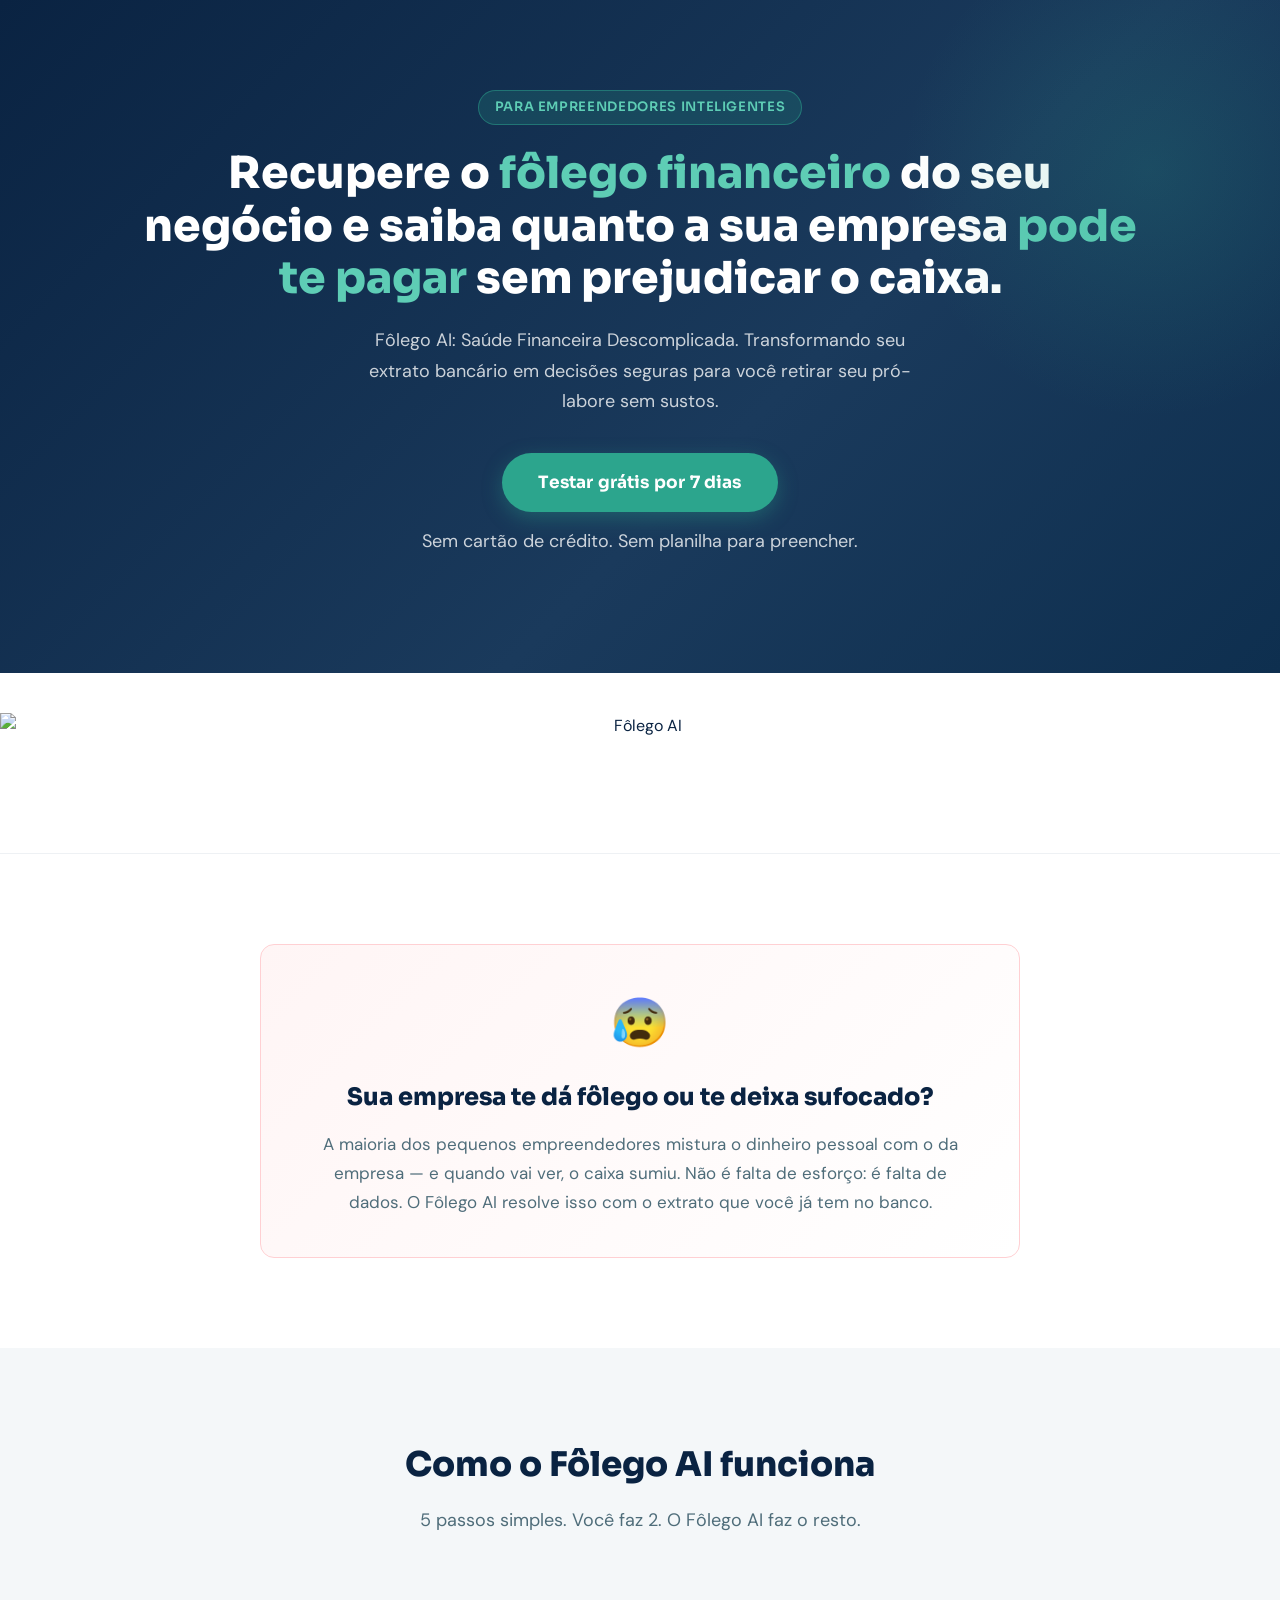
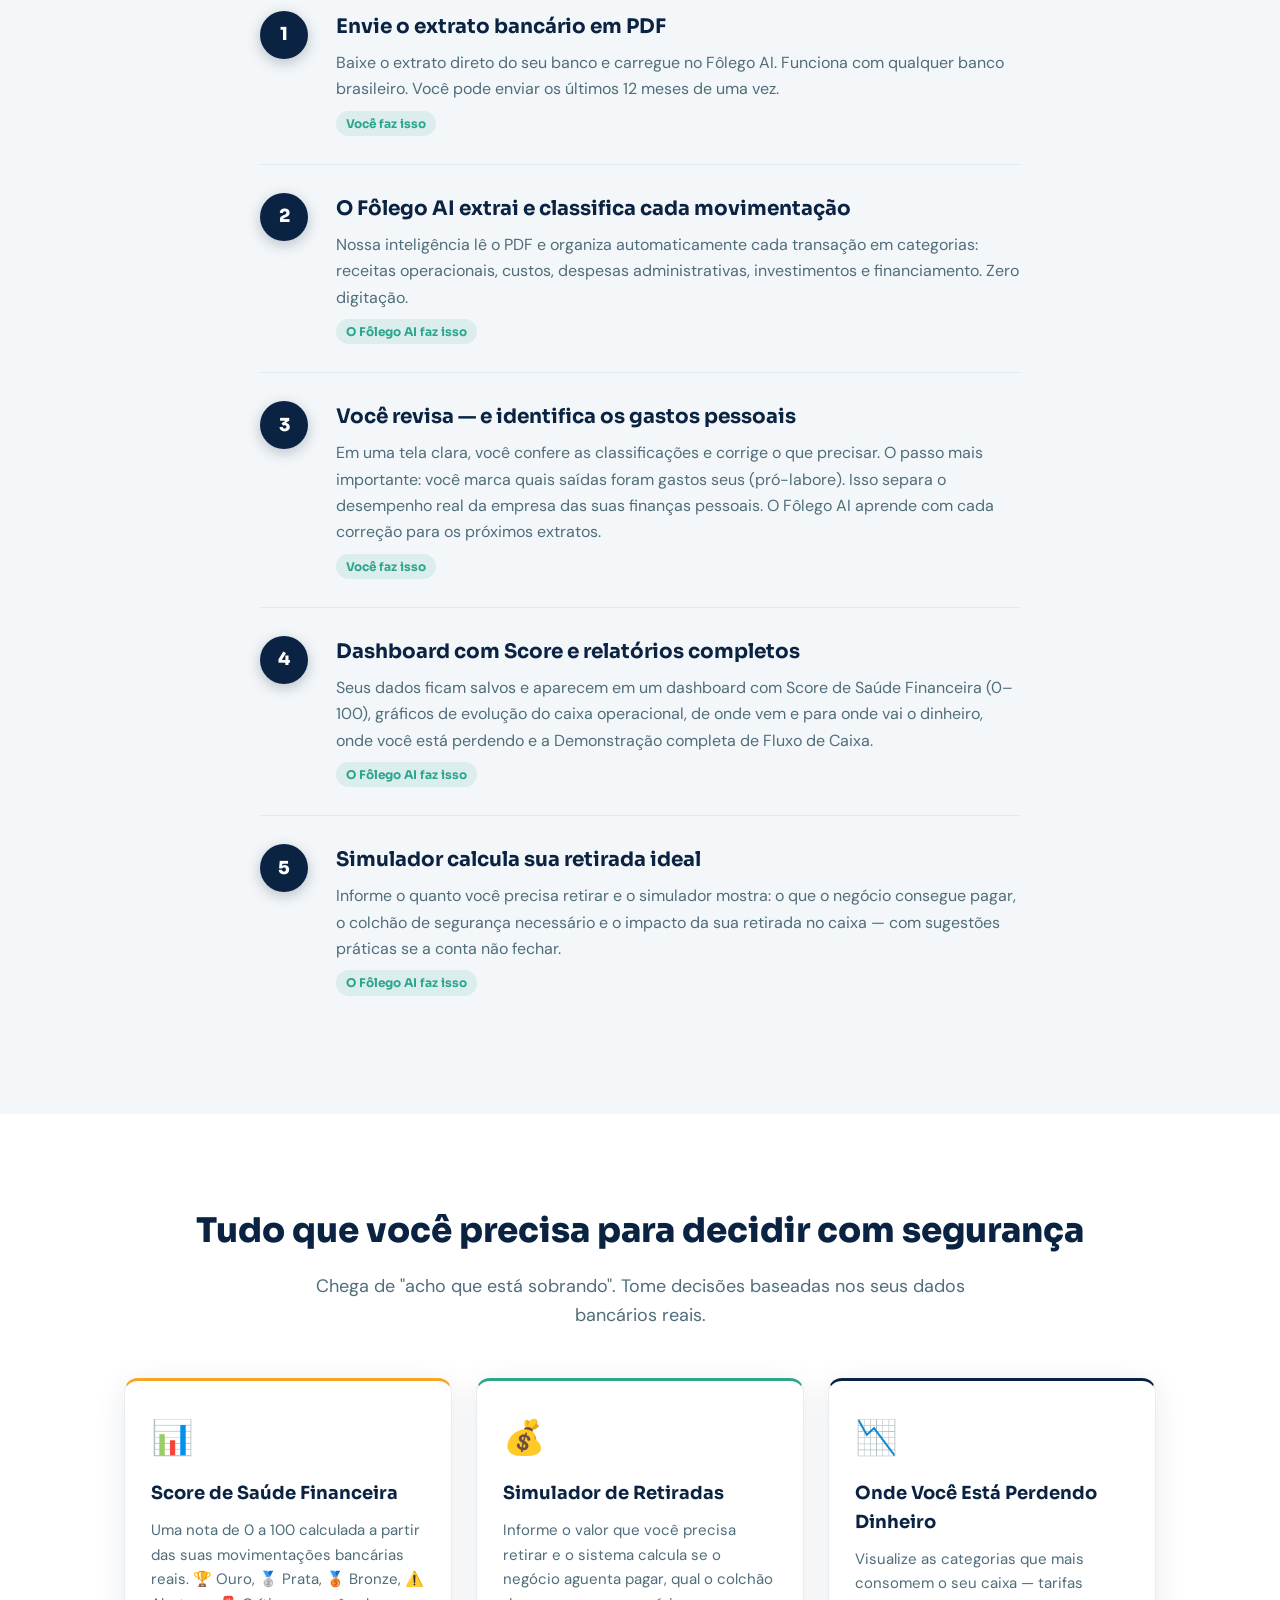
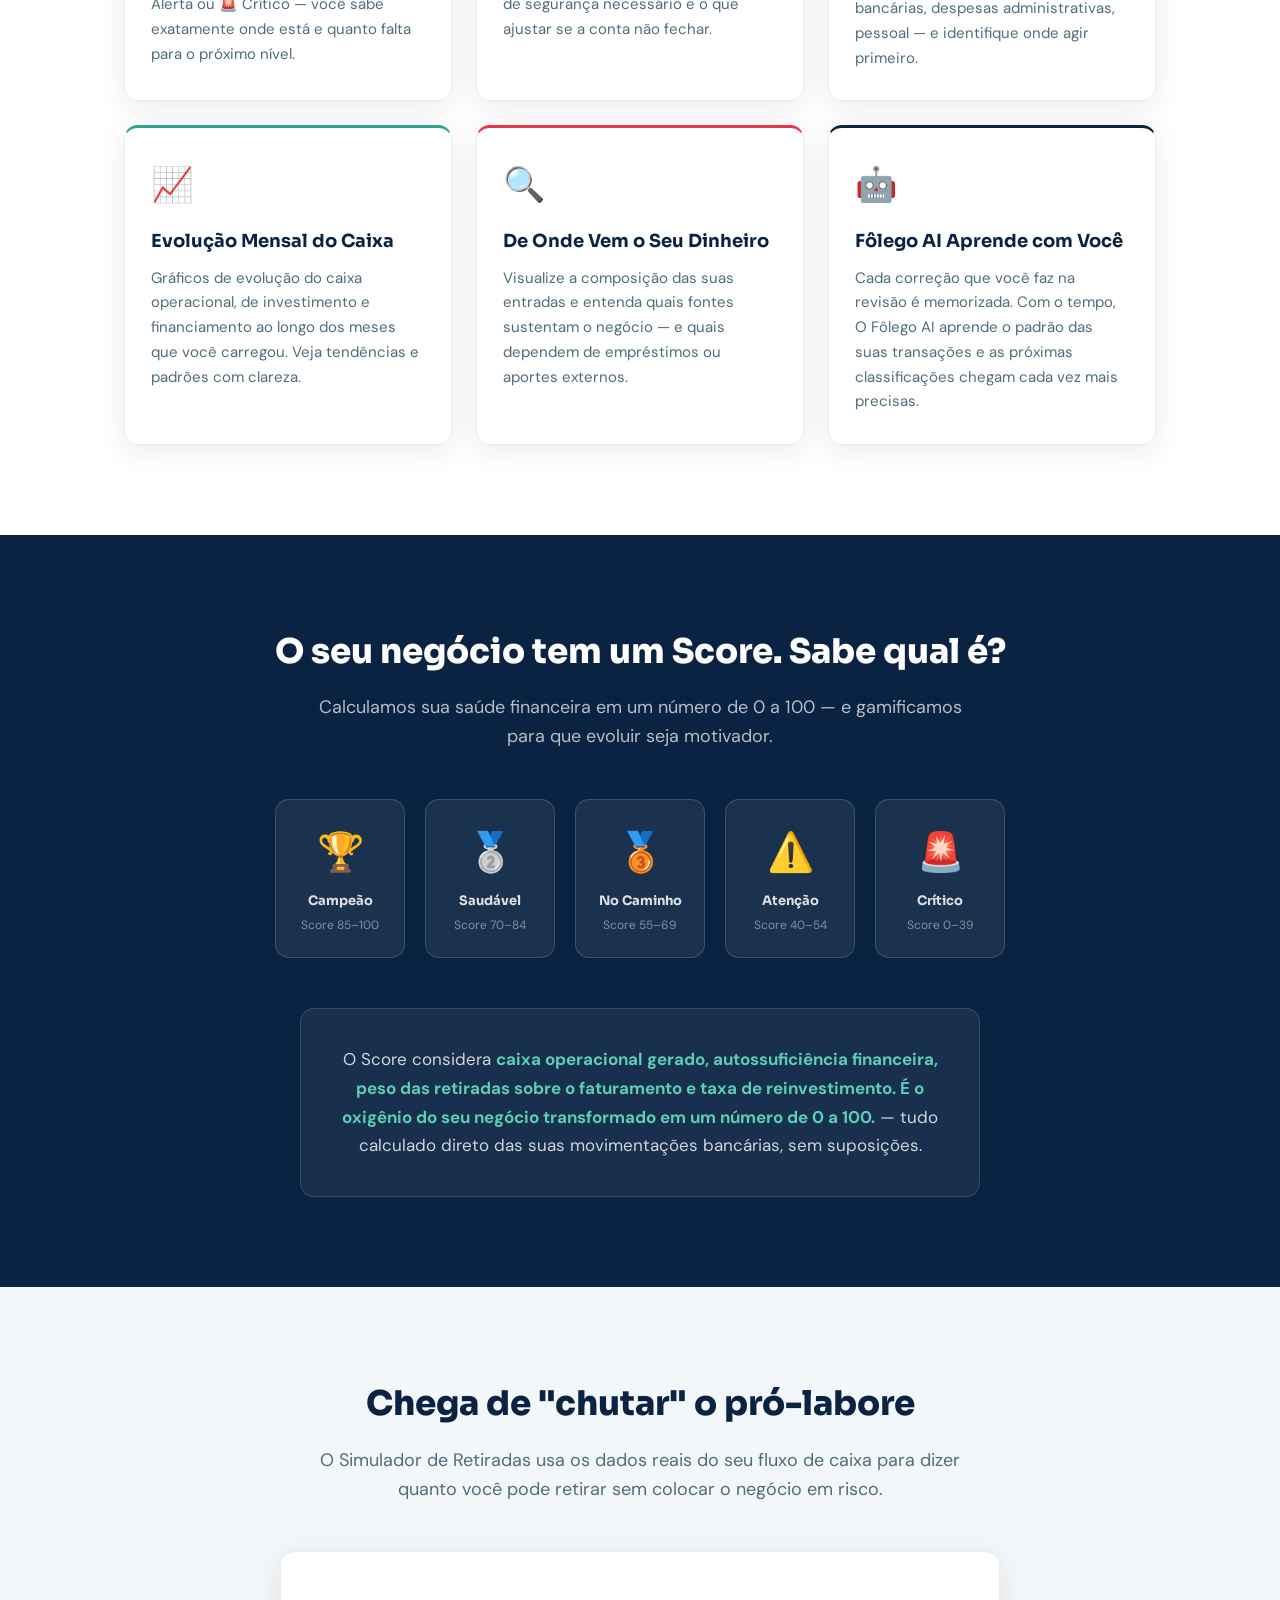
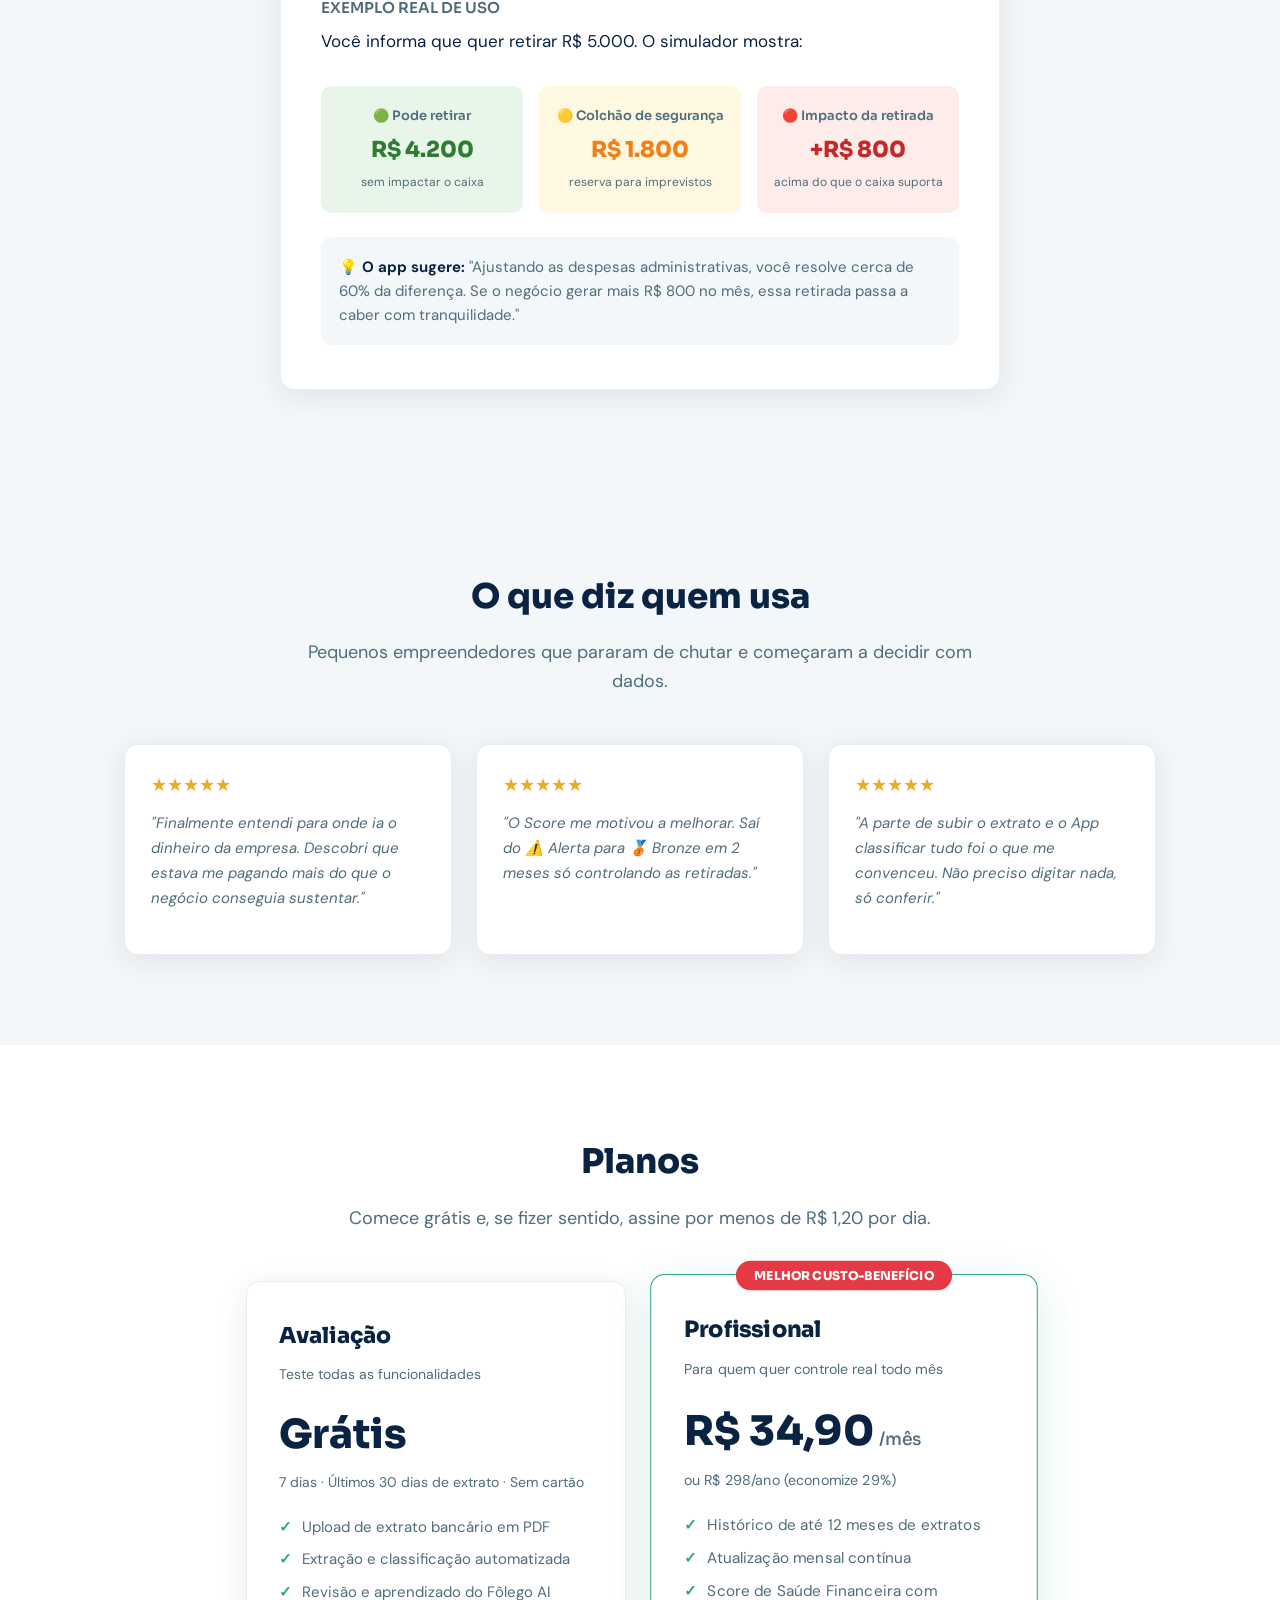
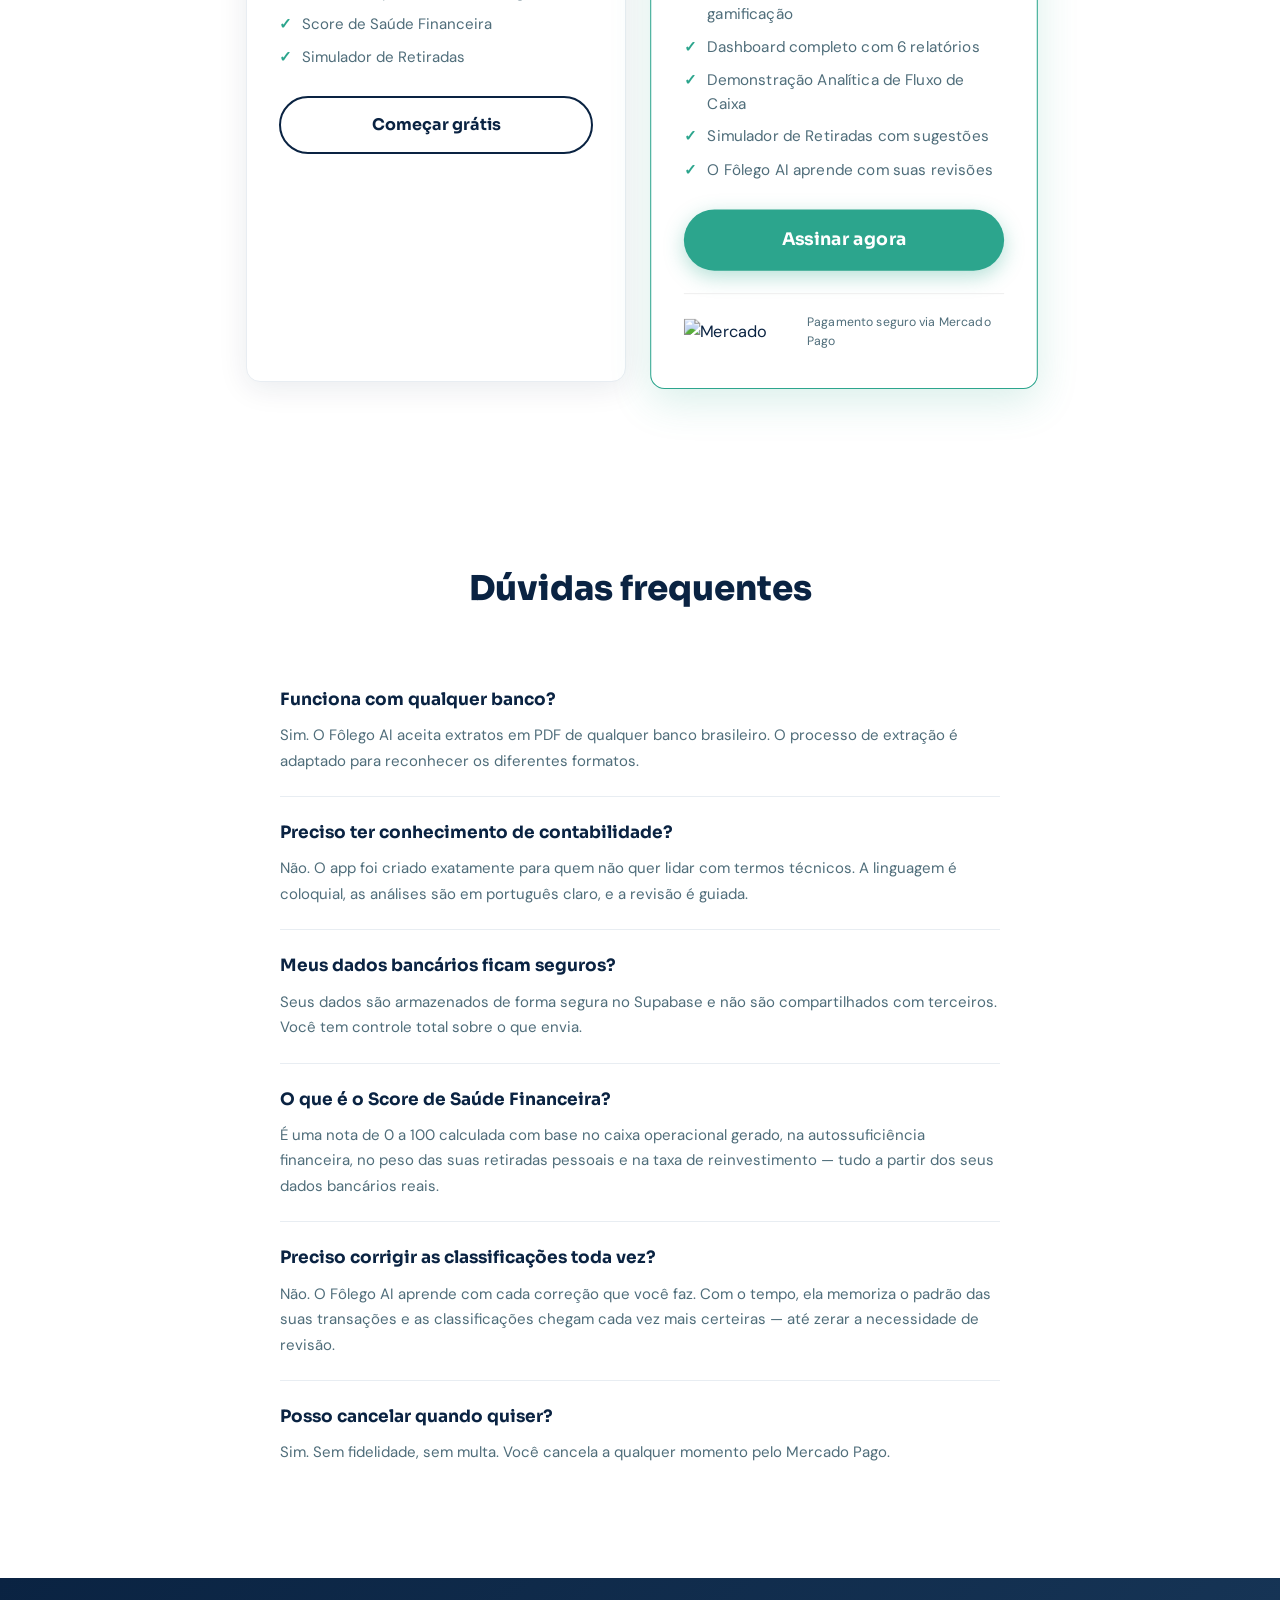
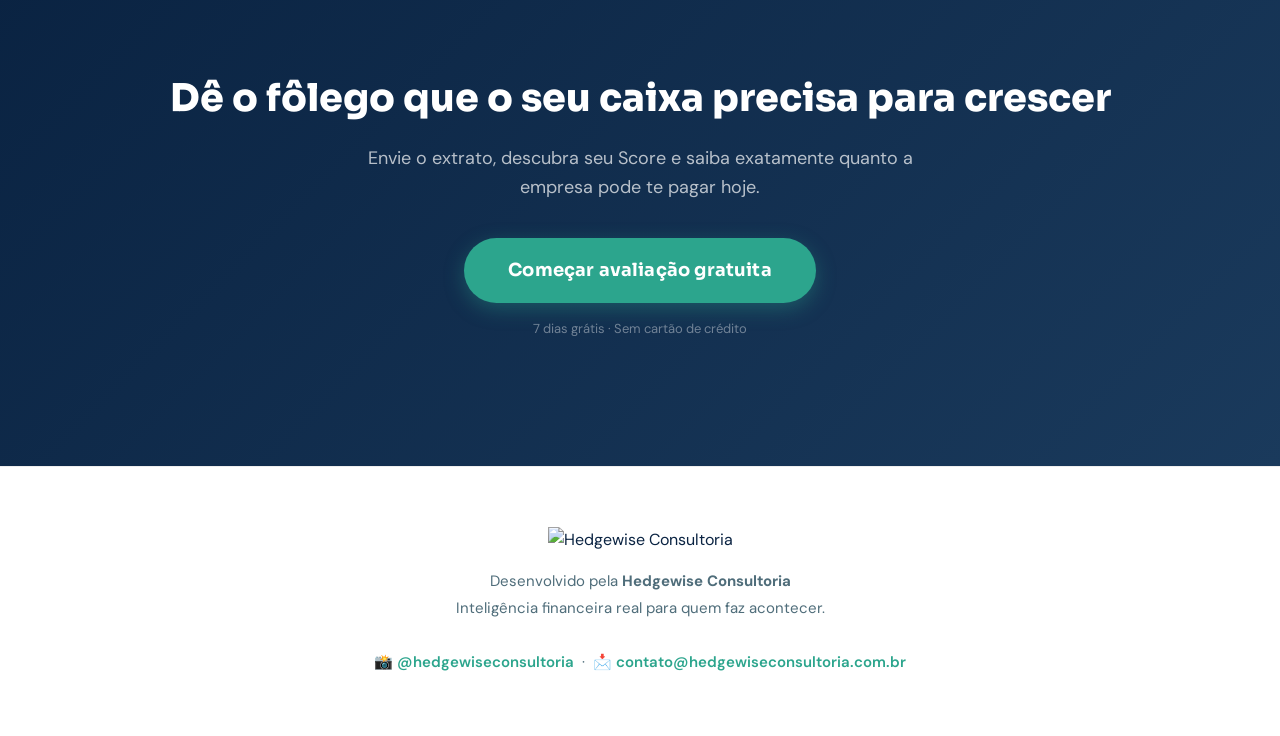
==== index.html @ f3ce1bfc "Update index.html" ====
<!doctype html>
<html lang="pt-BR">
<head>
  <link rel="apple-touch-icon" href="https://raw.githubusercontent.com/hedgewiseconsultoria/inteligenciafinanceira/main/logo.png">
  <link rel="icon" type="image/png" href="https://raw.githubusercontent.com/hedgewiseconsultoria/inteligenciafinanceira/main/logo.png">
  <meta charset="utf-8" />
  <meta name="viewport" content="width=device-width, initial-scale=1.0">

  <!-- SEO -->
  <title>Fôlego AI — Recupere a saúde financeira da sua empresa</title>
  <meta name="description" content="Saiba exatamente quanto pode retirar da sua empresa sem sufocar o caixa. O Fôlego AI analisa o seu extrato bancário e dá-lhe clareza para gerir o seu pró-labore com segurança.">
  <meta name="keywords" content="Fôlego AI, saúde financeira, gestão de caixa, retirada de sócios, pró-labore seguro, análise de extrato bancário, inteligência financeira para empresas, fluxo de caixa, gestão financeira, empreendedor, pequeno empreendedor, MEI, pró-labore, extrato bancário, saúde financeira empresa, simulador retiradas, finanças empresariais">
  <meta name="robots" content="index, follow">
  <meta property="og:title" content="Fôlego AI — O respiro que o seu caixa precisa">
  <meta property="og:description" content="Transforme o seu extrato bancário em decisões seguras. Descubra o seu Score de Saúde Financeira agora.">
  <meta property="og:image" content="https://raw.githubusercontent.com/hedgewiseconsultoria/inteligenciafinanceira/main/folego_ai.png">
  <meta property="og:type" content="website">

  <link href="https://fonts.googleapis.com/css2?family=Sora:wght@300;400;600;700;800&family=DM+Sans:wght@400;500;600&display=swap" rel="stylesheet">

  <style>
    :root {
      --primary: #0A2342;
      --secondary: #4F6D7A;
      --accent: #2CA58D;  
      --highlight: #E63946;
      --light: #F4F7F9;
      --white: #FFFFFF;
      --radius: 14px;
      --shadow: 0 6px 30px rgba(10,35,66,0.09);
    }

    * { margin: 0; padding: 0; box-sizing: border-box; }
    body { background: var(--white); color: var(--primary); line-height: 1.6; font-family: 'DM Sans', sans-serif; }
    h1,h2,h3,h4 { font-family: 'Sora', sans-serif; }
    .container { width: 100%; max-width: 1080px; margin: auto; padding: 0 24px; }
    section { padding: 90px 0; }
    section h2 { font-size: 34px; font-weight: 800; margin-bottom: 14px; text-align: center; color: var(--primary); }
    .section-sub { text-align: center; font-size: 18px; color: var(--secondary); max-width: 680px; margin: 0 auto 48px; }

    .btn {
      display: inline-block;
      background: var(--accent);
      color: var(--white);
      text-decoration: none;
      padding: 16px 36px;
      border-radius: 50px;
      font-weight: 700;
      font-size: 17px;
      font-family: 'Sora', sans-serif;
      transition: all 0.25s;
      box-shadow: 0 6px 20px rgba(44,165,141,0.35);
      letter-spacing: 0.01em;
    }
    .btn:hover { transform: translateY(-3px); box-shadow: 0 10px 30px rgba(44,165,141,0.45); }
    .btn-outline {
      display: inline-block;
      border: 2px solid var(--primary);
      color: var(--primary);
      text-decoration: none;
      padding: 14px 32px;
      border-radius: 50px;
      font-weight: 700;
      font-size: 16px;
      font-family: 'Sora', sans-serif;
      transition: all 0.25s;
    }
    .btn-outline:hover { background: var(--primary); color: white; }

    /* ===== HERO ===== */
    .hero {
      background: linear-gradient(135deg, #0A2342 0%, #1a3a5c 60%, #0e2f4f 100%);
      padding: 90px 0 80px;
      position: relative;
      overflow: hidden;
    }
    .hero::before {
      content: '';
      position: absolute;
      top: -80px; right: -120px;
      width: 500px; height: 500px;
      background: radial-gradient(circle, rgba(44,165,141,0.18) 0%, transparent 70%);
      border-radius: 50%;
    }
    .hero-inner {
      display: flex;
      align-items: center;
      justify-content: center;
    }
    .hero-text { width: 100%; max-width: 1000px; margin: 0 auto; text-align: center; }
    .hero-img { flex: 1; min-width: 280px; text-align: center; }
    .hero-img img { width: 100%; max-width: 600px; border-radius: 12px; box-shadow: 0 8px 40px rgba(0,0,0,0.25); }
    .hero-tag {
      display: inline-block;
      background: rgba(44,165,141,0.2);
      border: 1px solid rgba(44,165,141,0.5);
      color: #5ECDB5;
      padding: 6px 16px;
      border-radius: 50px;
      font-size: 13px;
      font-weight: 600;
      font-family: 'Sora', sans-serif;
      letter-spacing: 0.05em;
      text-transform: uppercase;
      margin-bottom: 22px;
    }
    .hero h1 {
      font-size: clamp(28px, 4vw, 44px);
      font-weight: 800;
      color: #fff;
      line-height: 1.2;
      margin-bottom: 20px;
    }
    .hero h1 span { color: #5ECDB5; }
    .hero p {
      font-size: 18px;
      color: rgba(255,255,255,0.78);
      margin-bottom: 36px;
      max-width: 560px;
      line-height: 1.7;
      margin-left: auto;
      margin-right: auto;
    }
    .hero-cta-group { display: flex; gap: 16px; flex-wrap: wrap; align-items: center; justify-content: center; }
    .hero-note { font-size: 13px; color: rgba(255,255,255,0.5); margin-top: 14px; }

    /* ===== LOGO BAND ===== */
    .logo-band {
      background: var(--white);
      padding: 40px 0;
      text-align: center;
      border-bottom: 1px solid #eef1f4;
    }
    .logo-band img {
      height: 100px;
      display: block;
      margin: 0 auto;
    }

    /* ===== PAIN SECTION ===== */
    .pain-section { background: var(--white); }
    .pain-box {
      background: linear-gradient(135deg, #fff5f5, #fff);
      border: 1.5px solid #ffd0d3;
      border-radius: var(--radius);
      padding: 40px 48px;
      max-width: 760px;
      margin: 0 auto;
      text-align: center;
    }
    .pain-box .icon { font-size: 48px; margin-bottom: 16px; }
    .pain-box h3 { font-size: 24px; font-weight: 800; color: var(--primary); margin-bottom: 14px; }
    .pain-box p { font-size: 17px; color: var(--secondary); line-height: 1.7; }

    /* ===== HOW IT WORKS ===== */
    .steps-section { background: var(--light); }
    .steps-grid { display: flex; flex-direction: column; gap: 0; max-width: 760px; margin: 0 auto; }
    .step {
      display: flex;
      gap: 28px;
      align-items: flex-start;
      padding: 28px 0;
      border-bottom: 1px solid #e2e8ed;
      position: relative;
    }
    .step:last-child { border-bottom: none; }
    .step-num {
      flex-shrink: 0;
      width: 48px; height: 48px;
      background: var(--primary);
      color: white;
      border-radius: 50%;
      display: flex; align-items: center; justify-content: center;
      font-family: 'Sora', sans-serif;
      font-weight: 800;
      font-size: 18px;
      box-shadow: 0 4px 14px rgba(10,35,66,0.25);
    }
    .step-content { flex: 1; }
    .step-content h3 { font-size: 20px; font-weight: 700; color: var(--primary); margin-bottom: 7px; }
    .step-content p { font-size: 16px; color: var(--secondary); line-height: 1.65; }
    .step-badge {
      display: inline-block;
      background: rgba(44,165,141,0.12);
      color: var(--accent);
      padding: 3px 10px;
      border-radius: 50px;
      font-size: 12px;
      font-weight: 700;
      font-family: 'Sora', sans-serif;
      margin-top: 8px;
    }

    /* ===== FEATURES ===== */
    .features-section { background: var(--white); }
    .features-grid { display: grid; grid-template-columns: repeat(auto-fit, minmax(290px, 1fr)); gap: 24px; }
    .feature-card {
      background: var(--white);
      border: 1.5px solid #e8edf2;
      border-radius: var(--radius);
      padding: 30px 26px;
      transition: all 0.25s;
      box-shadow: var(--shadow);
    }
    .feature-card:hover { transform: translateY(-4px); box-shadow: 0 14px 40px rgba(10,35,66,0.12); }
    .feature-card .f-icon { font-size: 34px; margin-bottom: 14px; }
    .feature-card h3 { font-size: 18px; font-weight: 700; margin-bottom: 10px; color: var(--primary); }
    .feature-card p { font-size: 15px; color: var(--secondary); line-height: 1.65; }
    .feature-accent { border-top: 3px solid var(--accent); }
    .feature-primary { border-top: 3px solid var(--primary); }
    .feature-highlight { border-top: 3px solid var(--highlight); }
    .feature-gold { border-top: 3px solid #F5A623; }

    /* ===== SCORE / GAMIFICATION ===== */
    .score-section { background: var(--primary); }
    .score-section h2, .score-section .section-sub { color: white; }
    .score-section .section-sub { color: rgba(255,255,255,0.7); }
    .badges-row {
      display: flex;
      justify-content: center;
      gap: 20px;
      flex-wrap: wrap;
      margin-bottom: 50px;
    }
    .badge-item {
      background: rgba(255,255,255,0.07);
      border: 1px solid rgba(255,255,255,0.15);
      border-radius: var(--radius);
      padding: 22px 18px;
      text-align: center;
      min-width: 130px;
      transition: transform 0.2s;
    }
    .badge-item:hover { transform: translateY(-4px); }
    .badge-item .b-icon { font-size: 38px; margin-bottom: 8px; }
    .badge-item .b-label { font-size: 13px; font-weight: 700; font-family: 'Sora', sans-serif; color: rgba(255,255,255,0.85); }
    .badge-item .b-range { font-size: 12px; color: rgba(255,255,255,0.45); margin-top: 4px; }
    .score-highlight {
      background: rgba(255,255,255,0.06);
      border: 1px solid rgba(255,255,255,0.12);
      border-radius: var(--radius);
      padding: 36px 40px;
      max-width: 680px;
      margin: 0 auto;
      text-align: center;
    }
    .score-highlight p { font-size: 17px; color: rgba(255,255,255,0.8); line-height: 1.7; }
    .score-highlight strong { color: #5ECDB5; }

    /* ===== SIMULATOR ===== */
    .simulator-section { background: var(--light); }
    .sim-card {
      background: var(--white);
      border-radius: var(--radius);
      box-shadow: var(--shadow);
      padding: 44px 40px;
      max-width: 720px;
      margin: 0 auto;
      border: 1.5px solid #e8edf2;
    }
    .sim-example {
      display: grid;
      grid-template-columns: 1fr 1fr 1fr;
      gap: 16px;
      margin-top: 30px;
    }
    .sim-box {
      border-radius: 10px;
      padding: 20px 16px;
      text-align: center;
    }
    .sim-box .sb-label { font-size: 13px; color: var(--secondary); font-weight: 600; margin-bottom: 6px; font-family: 'Sora', sans-serif; }
    .sim-box .sb-value { font-size: 22px; font-weight: 800; font-family: 'Sora', sans-serif; }
    .sim-box .sb-desc { font-size: 12px; color: var(--secondary); margin-top: 6px; }

    /* ===== PRICING ===== */
    .pricing-section { background: var(--white); }
    .pricing-grid { display: flex; gap: 28px; justify-content: center; flex-wrap: wrap; }
    .price-card {
      background: var(--white);
      border: 1.5px solid #e8edf2;
      border-radius: var(--radius);
      padding: 36px 32px;
      flex: 1;
      max-width: 380px;
      min-width: 280px;
      box-shadow: var(--shadow);
      position: relative;
    }
    .price-card.featured {
      border-color: var(--accent);
      box-shadow: 0 12px 40px rgba(44,165,141,0.18);
      transform: scale(1.02);
    }
    .price-badge {
      position: absolute;
      top: -14px; left: 50%;
      transform: translateX(-50%);
      background: var(--highlight);
      color: white;
      padding: 5px 18px;
      border-radius: 50px;
      font-size: 12px;
      font-weight: 800;
      font-family: 'Sora', sans-serif;
      white-space: nowrap;
    }
    .price-card h3 { font-size: 22px; font-weight: 800; margin-bottom: 10px; }
    .price-amount { font-size: 40px; font-weight: 800; font-family: 'Sora', sans-serif; color: var(--primary); margin: 18px 0 4px; }
    .price-amount span { font-size: 17px; font-weight: 500; color: var(--secondary); }
    .price-desc { font-size: 14px; color: var(--secondary); margin-bottom: 22px; }
    .price-features { list-style: none; padding: 0; margin: 18px 0 28px; }
    .price-features li {
      display: flex; gap: 10px; align-items: flex-start;
      font-size: 15px; color: var(--secondary);
      margin-bottom: 10px; line-height: 1.5;
    }
    .price-features li::before { content: '✓'; color: var(--accent); font-weight: 800; flex-shrink: 0; }
    .mp-row { display: flex; align-items: center; gap: 10px; margin-top: 22px; padding-top: 18px; border-top: 1px solid #eee; }
    .mp-row img { height: 26px; }
    .mp-row span { font-size: 12px; color: var(--secondary); }

    /* ===== SOCIAL PROOF ===== */
    .proof-section { background: var(--light); }
    .testimonials { display: grid; grid-template-columns: repeat(auto-fit, minmax(280px, 1fr)); gap: 24px; }
    .testimonial {
      background: var(--white);
      border-radius: var(--radius);
      padding: 26px;
      box-shadow: var(--shadow);
      border: 1.5px solid #e8edf2;
    }
    .testimonial .stars { color: #F5A623; font-size: 18px; margin-bottom: 12px; }
    .testimonial p { font-size: 15px; color: var(--secondary); line-height: 1.65; font-style: italic; margin-bottom: 18px; }
    .testimonial .author { font-size: 14px; font-weight: 700; color: var(--primary); font-family: 'Sora', sans-serif; }
    .testimonial .author-role { font-size: 12px; color: var(--secondary); }

    /* ===== FAQ ===== */
    .faq-section { background: var(--white); }
    .faq-list { max-width: 720px; margin: 0 auto; }
    .faq-item { border-bottom: 1px solid #e8edf2; padding: 22px 0; }
    .faq-item:last-child { border-bottom: none; }
    .faq-q { font-size: 17px; font-weight: 700; color: var(--primary); margin-bottom: 10px; font-family: 'Sora', sans-serif; }
    .faq-a { font-size: 15px; color: var(--secondary); line-height: 1.7; }

    /* ===== CTA FINAL ===== */
    .cta-final {
      background: linear-gradient(135deg, #0A2342 0%, #1a3a5c 100%);
      padding: 90px 0;
      text-align: center;
    }
    .cta-final h2 { color: white; font-size: 38px; margin-bottom: 16px; }
    .cta-final p { color: rgba(255,255,255,0.7); font-size: 18px; max-width: 560px; margin: 0 auto 36px; }

    /* ===== FOOTER ===== */
    footer { background: var(--white); border-top: 1px solid #eee; padding: 60px 0; text-align: center; }
    .footer-logo img { height: 100px; margin-bottom: 16px; }
    footer p { font-size: 15px; color: var(--secondary); line-height: 1.8; }
    footer a { color: var(--accent); font-weight: 600; text-decoration: none; }

    /* ===== RESPONSIVE ===== */
    @media(max-width:640px) {
      .hero-inner { flex-direction: column-reverse; gap: 30px; }
      .hero h1 { font-size: 28px; }
      .sim-example { grid-template-columns: 1fr; }
      .price-card.featured { transform: none; }
    }
  </style>
</head>
<body>

<!-- ===== HERO ===== -->
<section class="hero">
  <div class="container">
    <div class="hero-inner">
      <div class="hero-text">
        <div class="hero-tag">Para empreendedores inteligentes</div>
        <h1>Recupere o <span>fôlego financeiro</span> do seu negócio e saiba quanto a sua empresa <span>pode te pagar</span> sem prejudicar o caixa.</h1>
        <p>Fôlego AI: Saúde Financeira Descomplicada. Transformando seu extrato bancário em decisões seguras para você retirar seu pró-labore sem sustos.</p>
        <div class="hero-cta-group">
          <a href="https://inteligenciafinanceira.streamlit.app" target="_blank" class="btn">Testar grátis por 7 dias</a>
        </div>
        <p class="hero-note">Sem cartão de crédito. Sem planilha para preencher.</p>
      </div>

    </div>
  </div>
</section>

<!-- ===== LOGO BAND ===== -->
<div class="logo-band">
  <img src="https://raw.githubusercontent.com/hedgewiseconsultoria/inteligenciafinanceira/main/folego_ai.png" alt="Fôlego AI">
</div>

<!-- ===== DOR ===== -->
<section class="pain-section">
  <div class="container">
    <div class="pain-box">
      <div class="icon">😰</div>
      <h3>Sua empresa te dá fôlego ou te deixa sufocado?</h3>
      <p>A maioria dos pequenos empreendedores mistura o dinheiro pessoal com o da empresa — e quando vai ver, o caixa sumiu. Não é falta de esforço: é falta de dados. O Fôlego AI resolve isso com o extrato que você já tem no banco.</p>
    </div>
  </div>
</section>

<!-- ===== COMO FUNCIONA ===== -->
<section class="steps-section">
  <div class="container">
    <h2>Como o Fôlego AI funciona</h2>
    <p class="section-sub">5 passos simples. Você faz 2. O Fôlego AI faz o resto.</p>
    <div class="steps-grid">
      <div class="step">
        <div class="step-num">1</div>
        <div class="step-content">
          <h3>Envie o extrato bancário em PDF</h3>
          <p>Baixe o extrato direto do seu banco e carregue no Fôlego AI. Funciona com qualquer banco brasileiro. Você pode enviar os últimos 12 meses de uma vez.</p>
          <span class="step-badge">Você faz isso</span>
        </div>
      </div>
      <div class="step">
        <div class="step-num">2</div>
        <div class="step-content">
          <h3>O Fôlego AI extrai e classifica cada movimentação</h3>
          <p>Nossa inteligência lê o PDF e organiza automaticamente cada transação em categorias: receitas operacionais, custos, despesas administrativas, investimentos e financiamento. Zero digitação.</p>
          <span class="step-badge">O Fôlego AI faz isso</span>
        </div>
      </div>
      <div class="step">
        <div class="step-num">3</div>
        <div class="step-content">
          <h3>Você revisa — e identifica os gastos pessoais</h3>
          <p>Em uma tela clara, você confere as classificações e corrige o que precisar. O passo mais importante: você marca quais saídas foram gastos seus (pró-labore). Isso separa o desempenho real da empresa das suas finanças pessoais. O Fôlego AI aprende com cada correção para os próximos extratos.</p>
          <span class="step-badge">Você faz isso</span>
        </div>
      </div>
      <div class="step">
        <div class="step-num">4</div>
        <div class="step-content">
          <h3>Dashboard com Score e relatórios completos</h3>
          <p>Seus dados ficam salvos e aparecem em um dashboard com Score de Saúde Financeira (0–100), gráficos de evolução do caixa operacional, de onde vem e para onde vai o dinheiro, onde você está perdendo e a Demonstração completa de Fluxo de Caixa.</p>
          <span class="step-badge">O Fôlego AI faz isso</span>
        </div>
      </div>
      <div class="step">
        <div class="step-num">5</div>
        <div class="step-content">
          <h3>Simulador calcula sua retirada ideal</h3>
          <p>Informe o quanto você precisa retirar e o simulador mostra: o que o negócio consegue pagar, o colchão de segurança necessário e o impacto da sua retirada no caixa — com sugestões práticas se a conta não fechar.</p>
          <span class="step-badge">O Fôlego AI faz isso</span>
        </div>
      </div>
    </div>
  </div>
</section>

<!-- ===== FUNCIONALIDADES ===== -->
<section class="features-section">
  <div class="container">
    <h2>Tudo que você precisa para decidir com segurança</h2>
    <p class="section-sub">Chega de "acho que está sobrando". Tome decisões baseadas nos seus dados bancários reais.</p>
    <div class="features-grid">
      <div class="feature-card feature-gold">
        <div class="f-icon">📊</div>
        <h3>Score de Saúde Financeira</h3>
        <p>Uma nota de 0 a 100 calculada a partir das suas movimentações bancárias reais. 🏆 Ouro, 🥈 Prata, 🥉 Bronze, ⚠️ Alerta ou 🚨 Crítico — você sabe exatamente onde está e quanto falta para o próximo nível.</p>
      </div>
      <div class="feature-card feature-accent">
        <div class="f-icon">💰</div>
        <h3>Simulador de Retiradas</h3>
        <p>Informe o valor que você precisa retirar e o sistema calcula se o negócio aguenta pagar, qual o colchão de segurança necessário e o que ajustar se a conta não fechar.</p>
      </div>
      <div class="feature-card feature-primary">
        <div class="f-icon">📉</div>
        <h3>Onde Você Está Perdendo Dinheiro</h3>
        <p>Visualize as categorias que mais consomem o seu caixa — tarifas bancárias, despesas administrativas, pessoal — e identifique onde agir primeiro.</p>
      </div>
      <div class="feature-card feature-accent">
        <div class="f-icon">📈</div>
        <h3>Evolução Mensal do Caixa</h3>
        <p>Gráficos de evolução do caixa operacional, de investimento e financiamento ao longo dos meses que você carregou. Veja tendências e padrões com clareza.</p>
      </div>
      <div class="feature-card feature-highlight">
        <div class="f-icon">🔍</div>
        <h3>De Onde Vem o Seu Dinheiro</h3>
        <p>Visualize a composição das suas entradas e entenda quais fontes sustentam o negócio — e quais dependem de empréstimos ou aportes externos.</p>
      </div>
      <div class="feature-card feature-primary">
        <div class="f-icon">🤖</div>
        <h3>Fôlego AI Aprende com Você</h3>
        <p>Cada correção que você faz na revisão é memorizada. Com o tempo, O Fôlego AI aprende o padrão das suas transações e as próximas classificações chegam cada vez mais precisas.</p>
      </div>
    </div>
  </div>
</section>

<!-- ===== GAMIFICATION / SCORE ===== -->
<section class="score-section">
  <div class="container">
    <h2>O seu negócio tem um Score. Sabe qual é?</h2>
    <p class="section-sub">Calculamos sua saúde financeira em um número de 0 a 100 — e gamificamos para que evoluir seja motivador.</p>
    <div class="badges-row">
      <div class="badge-item">
        <div class="b-icon">🏆</div>
        <div class="b-label">Campeão</div>
        <div class="b-range">Score 85–100</div>
      </div>
      <div class="badge-item">
        <div class="b-icon">🥈</div>
        <div class="b-label">Saudável</div>
        <div class="b-range">Score 70–84</div>
      </div>
      <div class="badge-item">
        <div class="b-icon">🥉</div>
        <div class="b-label">No Caminho</div>
        <div class="b-range">Score 55–69</div>
      </div>
      <div class="badge-item">
        <div class="b-icon">⚠️</div>
        <div class="b-label">Atenção</div>
        <div class="b-range">Score 40–54</div>
      </div>
      <div class="badge-item">
        <div class="b-icon">🚨</div>
        <div class="b-label">Crítico</div>
        <div class="b-range">Score 0–39</div>
      </div>
    </div>
    <div class="score-highlight">
      <p>O Score considera <strong>caixa operacional gerado, autossuficiência financeira, peso das retiradas sobre o faturamento e taxa de reinvestimento. É o oxigênio do seu negócio transformado em um número de 0 a 100.</strong> — tudo calculado direto das suas movimentações bancárias, sem suposições.</p>
    </div>
  </div>
</section>

<!-- ===== SIMULADOR EXAMPLE ===== -->
<section class="simulator-section">
  <div class="container">
    <h2>Chega de "chutar" o pró-labore</h2>
    <p class="section-sub">O Simulador de Retiradas usa os dados reais do seu fluxo de caixa para dizer quanto você pode retirar sem colocar o negócio em risco.</p>
    <div class="sim-card">
      <p style="font-size:15px; color:var(--secondary); margin-bottom: 8px; font-weight:600; font-family:'Sora',sans-serif;">EXEMPLO REAL DE USO</p>
      <p style="font-size:17px; color:var(--primary); margin-bottom:24px;">Você informa que quer retirar R$ 5.000. O simulador mostra:</p>
      <div class="sim-example">
        <div class="sim-box" style="background:#E8F5E9;">
          <div class="sb-label">🟢 Pode retirar</div>
          <div class="sb-value" style="color:#2e7d32;">R$ 4.200</div>
          <div class="sb-desc">sem impactar o caixa</div>
        </div>
        <div class="sim-box" style="background:#FFF8E1;">
          <div class="sb-label">🟡 Colchão de segurança</div>
          <div class="sb-value" style="color:#f57f17;">R$ 1.800</div>
          <div class="sb-desc">reserva para imprevistos</div>
        </div>
        <div class="sim-box" style="background:#FDECEA;">
          <div class="sb-label">🔴 Impacto da retirada</div>
          <div class="sb-value" style="color:#c62828;">+R$ 800</div>
          <div class="sb-desc">acima do que o caixa suporta</div>
        </div>
      </div>
      <div style="margin-top:24px; padding:18px; background:var(--light); border-radius:10px; font-size:15px; color:var(--secondary);">
        💡 <strong style="color:var(--primary);">O app sugere:</strong> "Ajustando as despesas administrativas, você resolve cerca de 60% da diferença. Se o negócio gerar mais R$ 800 no mês, essa retirada passa a caber com tranquilidade."
      </div>
    </div>
  </div>
</section>

<!-- ===== PROVA SOCIAL ===== -->
<section class="proof-section">
  <div class="container">
    <h2>O que diz quem usa</h2>
    <p class="section-sub">Pequenos empreendedores que pararam de chutar e começaram a decidir com dados.</p>
    <div class="testimonials">
      <div class="testimonial">
        <div class="stars">★★★★★</div>
        <p>"Finalmente entendi para onde ia o dinheiro da empresa. Descobri que estava me pagando mais do que o negócio conseguia sustentar."</p>
        <div class="author"><!-- Nome do cliente --></div>
        <div class="author-role"><!-- Segmento / cargo --></div>
      </div>
      <div class="testimonial">
        <div class="stars">★★★★★</div>
        <p>"O Score me motivou a melhorar. Saí do ⚠️ Alerta para 🥉 Bronze em 2 meses só controlando as retiradas."</p>
        <div class="author"><!-- Nome do cliente --></div>
        <div class="author-role"><!-- Segmento / cargo --></div>
      </div>
      <div class="testimonial">
        <div class="stars">★★★★★</div>
        <p>"A parte de subir o extrato e o App classificar tudo foi o que me convenceu. Não preciso digitar nada, só conferir."</p>
        <div class="author"><!-- Nome do cliente --></div>
        <div class="author-role"><!-- Segmento / cargo --></div>
      </div>
    </div>
  </div>
</section>

<!-- ===== PRICING ===== -->
<section class="pricing-section">
  <div class="container">
    <h2>Planos</h2>
    <p class="section-sub">Comece grátis e, se fizer sentido, assine por menos de R$ 1,20 por dia.</p>
    <div class="pricing-grid">
      <div class="price-card">
        <h3>Avaliação</h3>
        <p style="font-size:14px; color:var(--secondary);">Teste todas as funcionalidades</p>
        <div class="price-amount">Grátis<span></span></div>
        <p class="price-desc">7 dias · Últimos 30 dias de extrato · Sem cartão</p>
        <ul class="price-features">
          <li>Upload de extrato bancário em PDF</li>
          <li>Extração e classificação automatizada</li>
          <li>Revisão e aprendizado do Fôlego AI</li>
          <li>Score de Saúde Financeira</li>
          <li>Simulador de Retiradas</li>
        </ul>
        <a href="https://inteligenciafinanceira.streamlit.app" target="_blank" class="btn-outline" style="display:block; text-align:center;">Começar grátis</a>
      </div>
      <div class="price-card featured">
        <div class="price-badge">MELHOR CUSTO-BENEFÍCIO</div>
        <h3>Profissional</h3>
        <p style="font-size:14px; color:var(--secondary);">Para quem quer controle real todo mês</p>
        <div class="price-amount">R$ 34,90<span> /mês</span></div>
        <p class="price-desc">ou R$ 298/ano (economize 29%)</p>
        <ul class="price-features">
          <li>Histórico de até 12 meses de extratos</li>
          <li>Atualização mensal contínua</li>
          <li>Score de Saúde Financeira com gamificação</li>
          <li>Dashboard completo com 6 relatórios</li>
          <li>Demonstração Analítica de Fluxo de Caixa</li>
          <li>Simulador de Retiradas com sugestões</li>
          <li>O Fôlego AI aprende com suas revisões</li>
        </ul>
        <a href="https://inteligenciafinanceira.streamlit.app" target="_blank" class="btn" style="display:block; text-align:center;">Assinar agora</a>
        <div class="mp-row">
          <img src="https://raw.githubusercontent.com/hedgewiseconsultoria/inteligenciafinanceira/main/mp_logo.png" alt="Mercado Pago">
          <span>Pagamento seguro via Mercado Pago</span>
        </div>
      </div>
    </div>
  </div>
</section>

<!-- ===== FAQ ===== -->
<section class="faq-section">
  <div class="container">
    <h2>Dúvidas frequentes</h2>
    <p class="section-sub"></p>
    <div class="faq-list">
      <div class="faq-item">
        <div class="faq-q">Funciona com qualquer banco?</div>
        <div class="faq-a">Sim. O Fôlego AI aceita extratos em PDF de qualquer banco brasileiro. O processo de extração é adaptado para reconhecer os diferentes formatos.</div>
      </div>
      <div class="faq-item">
        <div class="faq-q">Preciso ter conhecimento de contabilidade?</div>
        <div class="faq-a">Não. O app foi criado exatamente para quem não quer lidar com termos técnicos. A linguagem é coloquial, as análises são em português claro, e a revisão é guiada.</div>
      </div>
      <div class="faq-item">
        <div class="faq-q">Meus dados bancários ficam seguros?</div>
        <div class="faq-a">Seus dados são armazenados de forma segura no Supabase e não são compartilhados com terceiros. Você tem controle total sobre o que envia.</div>
      </div>
      <div class="faq-item">
        <div class="faq-q">O que é o Score de Saúde Financeira?</div>
        <div class="faq-a">É uma nota de 0 a 100 calculada com base no caixa operacional gerado, na autossuficiência financeira, no peso das suas retiradas pessoais e na taxa de reinvestimento — tudo a partir dos seus dados bancários reais.</div>
      </div>
      <div class="faq-item">
        <div class="faq-q">Preciso corrigir as classificações toda vez?</div>
        <div class="faq-a">Não. O Fôlego AI aprende com cada correção que você faz. Com o tempo, ela memoriza o padrão das suas transações e as classificações chegam cada vez mais certeiras — até zerar a necessidade de revisão.</div>
      </div>
      <div class="faq-item">
        <div class="faq-q">Posso cancelar quando quiser?</div>
        <div class="faq-a">Sim. Sem fidelidade, sem multa. Você cancela a qualquer momento pelo Mercado Pago.</div>
      </div>
    </div>
  </div>
</section>

<!-- ===== CTA FINAL ===== -->
<section class="cta-final">
  <div class="container">
    <h2>Dê o fôlego que o seu caixa precisa para crescer</h2>
    <p>Envie o extrato, descubra seu Score e saiba exatamente quanto a empresa pode te pagar hoje.</p>
    <a href="https://inteligenciafinanceira.streamlit.app" target="_blank" class="btn" style="font-size:18px; padding:18px 44px;">Começar avaliação gratuita</a>
    <p style="color:rgba(255,255,255,0.4); font-size:13px; margin-top:16px;">7 dias grátis · Sem cartão de crédito</p>
  </div>
</section>

<!-- ===== FOOTER ===== -->
<footer>
  <div class="container">
    <div class="footer-logo">
      <img src="https://raw.githubusercontent.com/hedgewiseconsultoria/inteligenciafinanceira/main/logo.png" alt="Hedgewise Consultoria">
    </div>
    <p>
      Desenvolvido pela <strong>Hedgewise Consultoria</strong><br>
      Inteligência financeira real para quem faz acontecer.<br><br>
      📸 <a href="https://instagram.com/hedgewiseconsultoria" target="_blank">@hedgewiseconsultoria</a> &nbsp;·&nbsp;
      📩 <a href="mailto:contato@hedgewiseconsultoria.com.br">contato@hedgewiseconsultoria.com.br</a
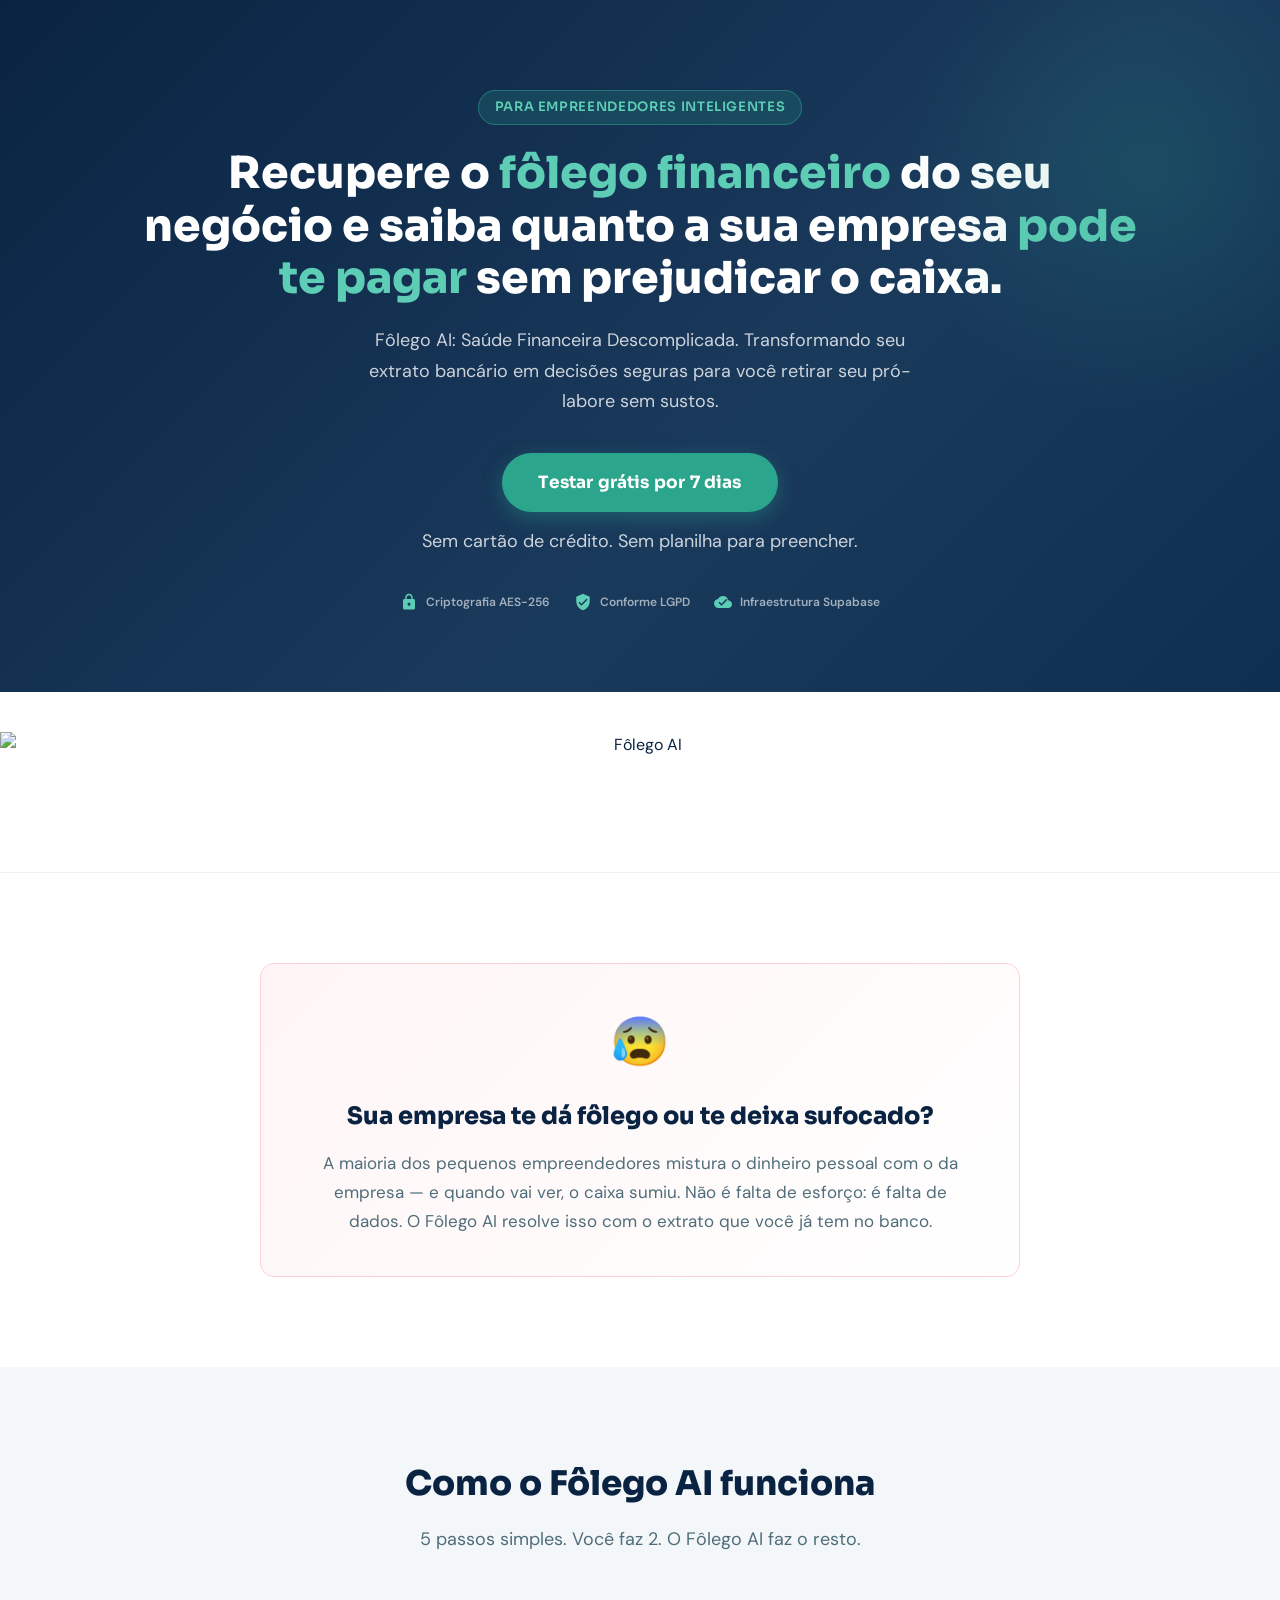
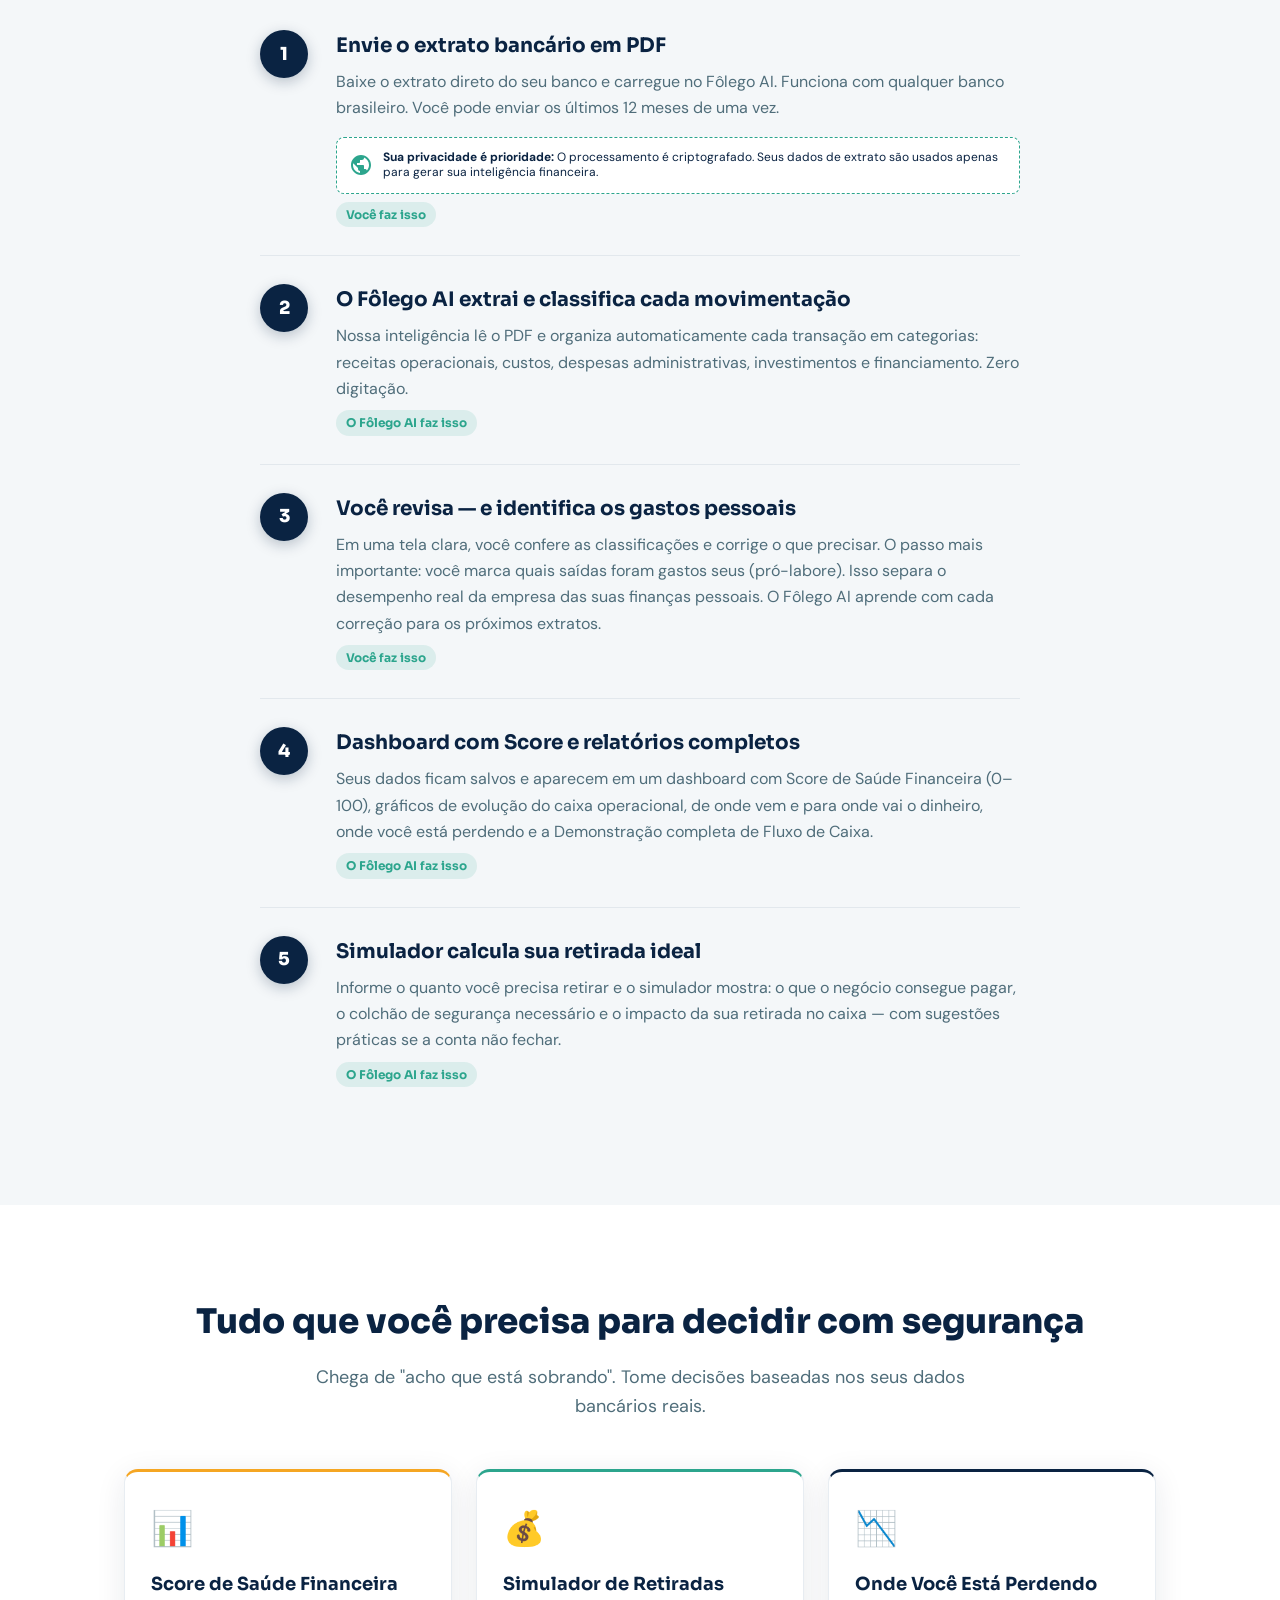
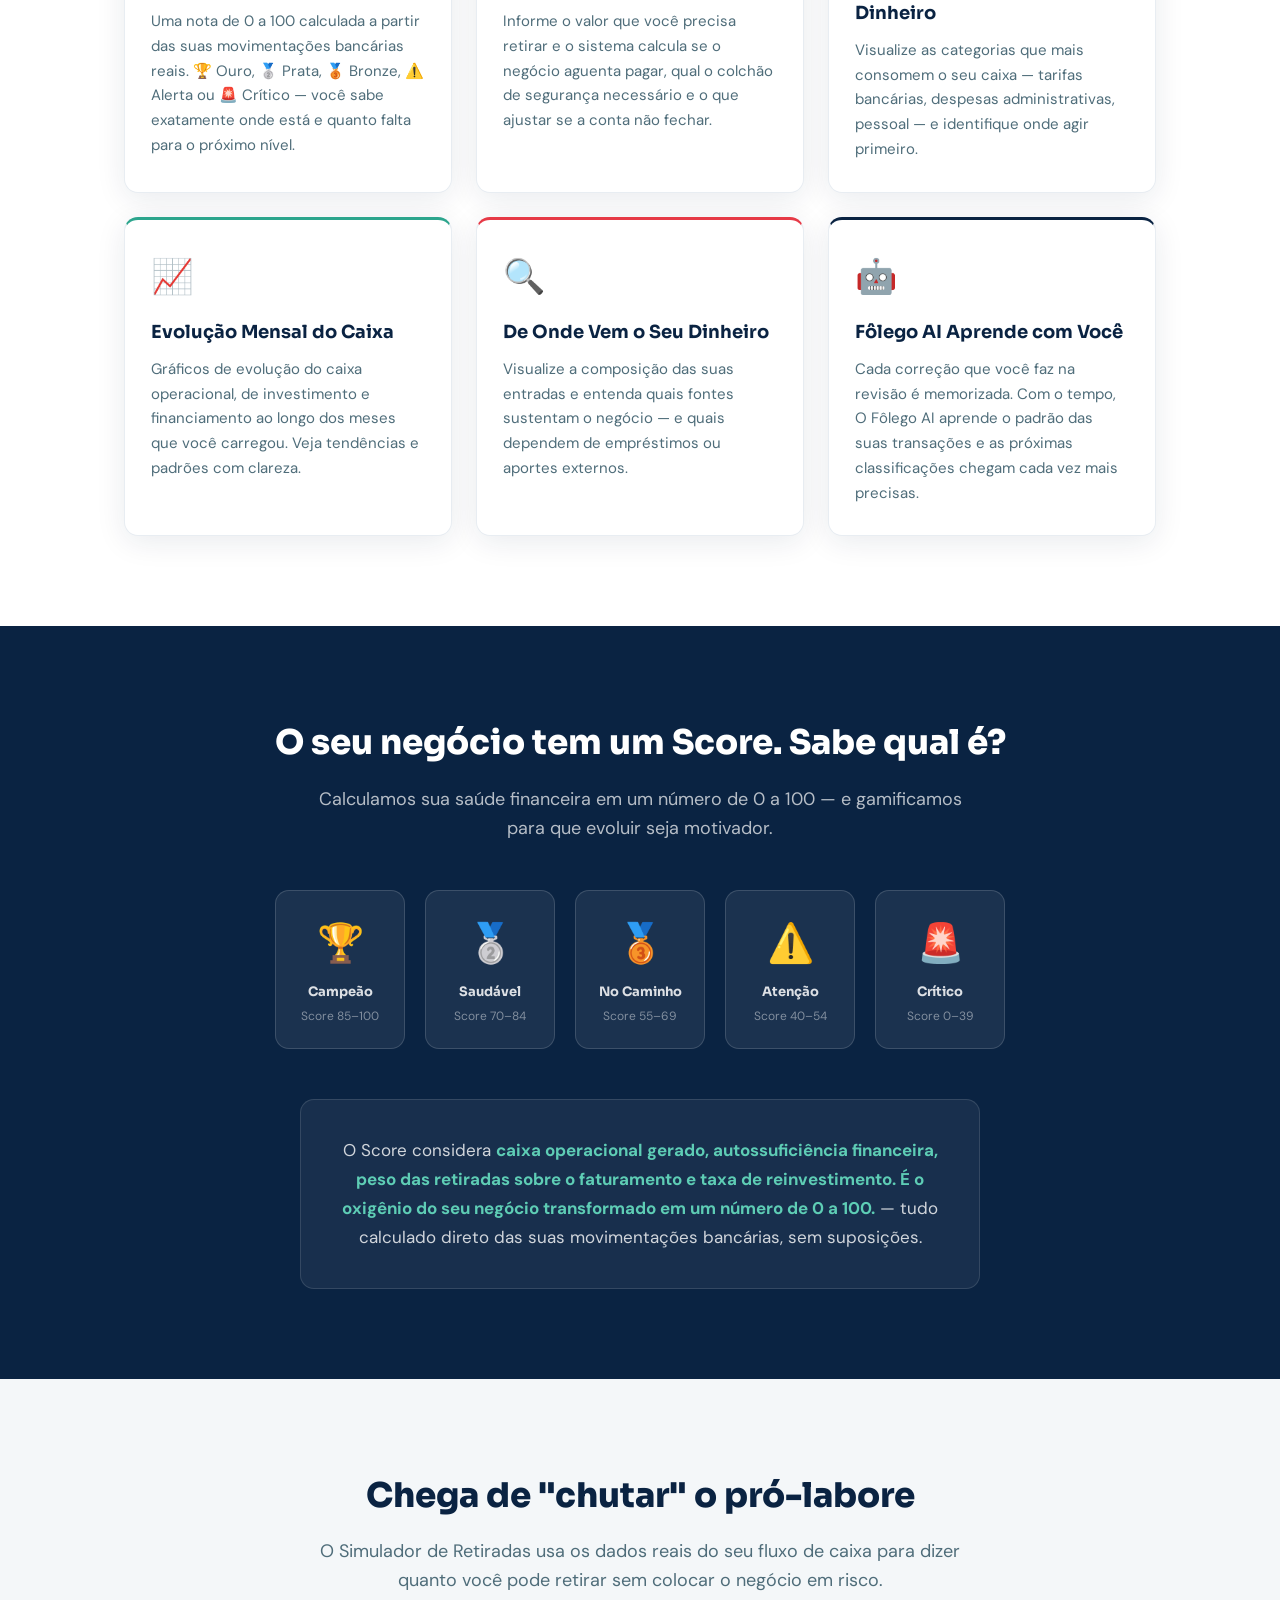
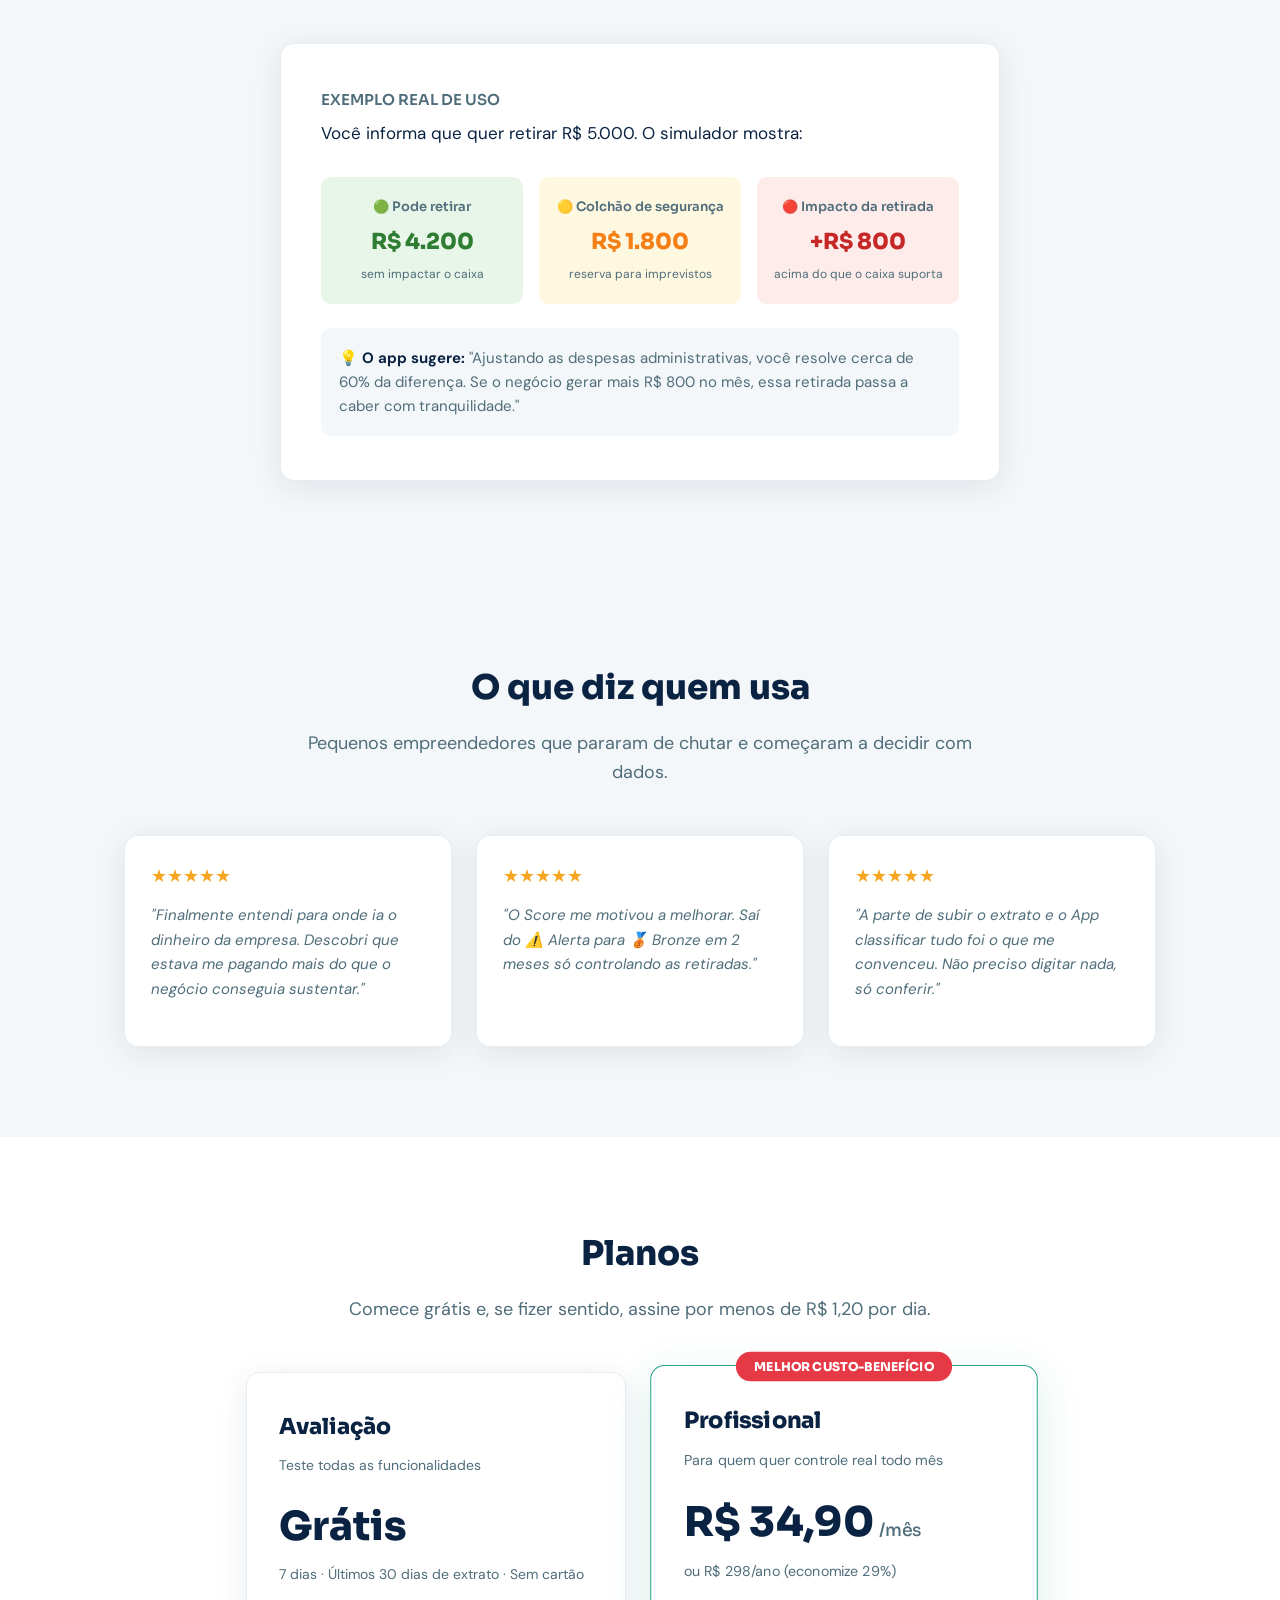
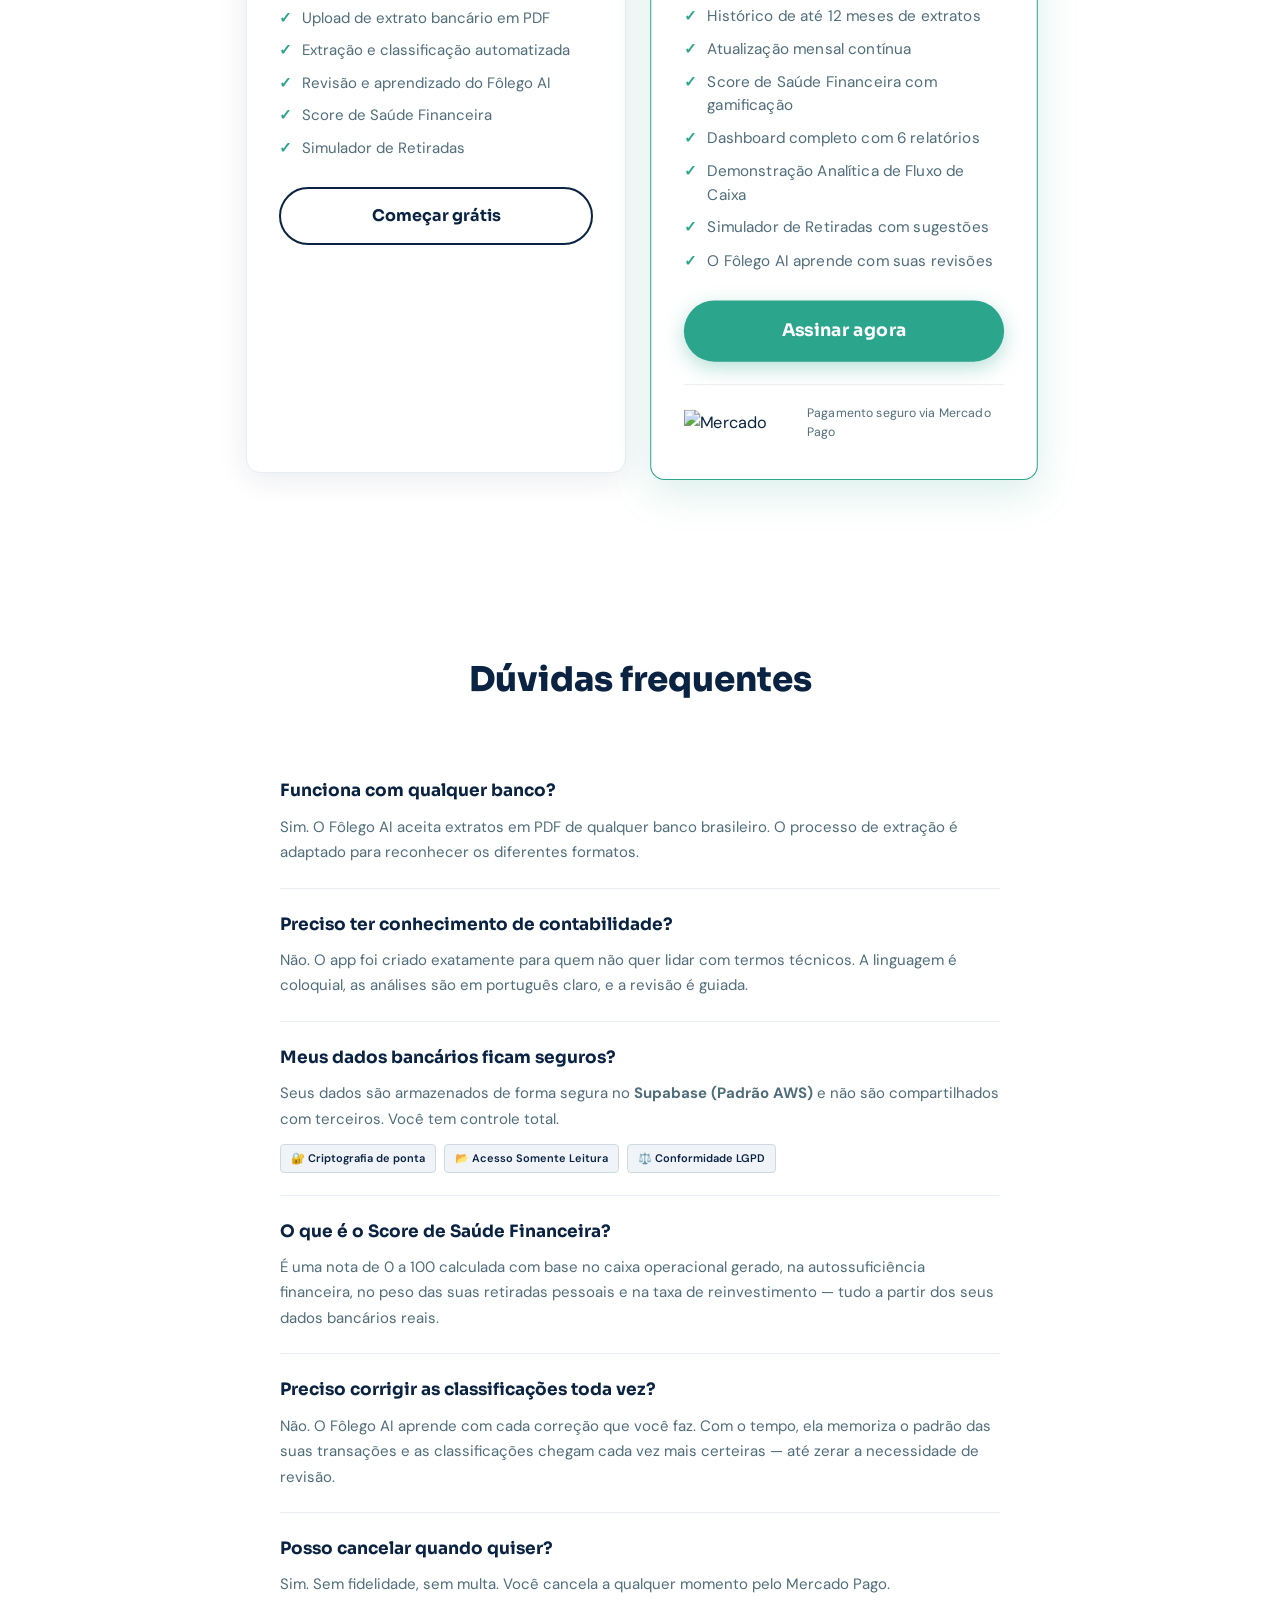
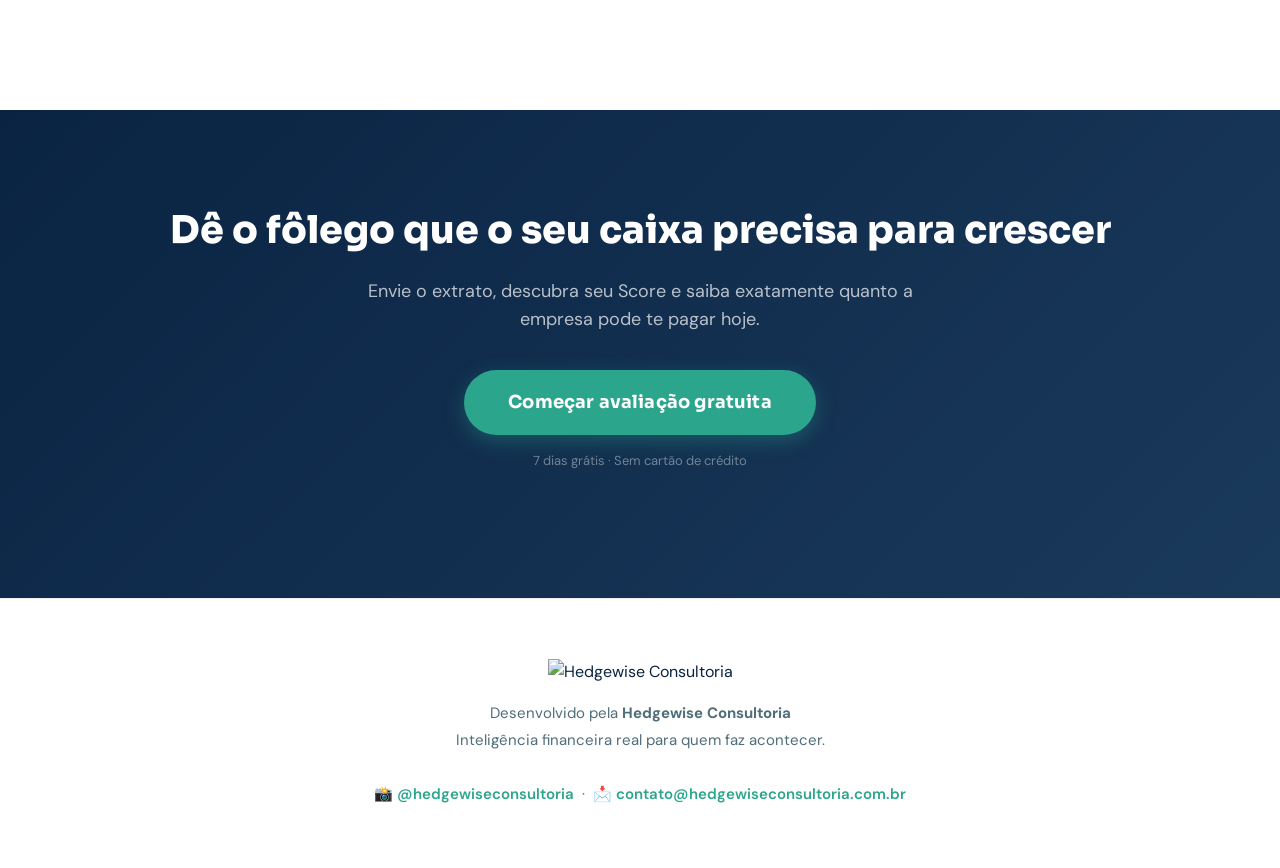
==== commit 42df9184: "Update index.html" ====
--- a/index.html
+++ b/index.html
@@ -6,7 +6,6 @@
   <meta charset="utf-8" />
   <meta name="viewport" content="width=device-width, initial-scale=1.0">
 
-  <!-- SEO -->
   <title>Fôlego AI — Recupere a saúde financeira da sua empresa</title>
   <meta name="description" content="Saiba exatamente quanto pode retirar da sua empresa sem sufocar o caixa. O Fôlego AI analisa o seu extrato bancário e dá-lhe clareza para gerir o seu pró-labore com segurança.">
   <meta name="keywords" content="Fôlego AI, saúde financeira, gestão de caixa, retirada de sócios, pró-labore seguro, análise de extrato bancário, inteligência financeira para empresas, fluxo de caixa, gestão financeira, empreendedor, pequeno empreendedor, MEI, pró-labore, extrato bancário, saúde financeira empresa, simulador retiradas, finanças empresariais">
@@ -66,6 +65,28 @@
       transition: all 0.25s;
     }
     .btn-outline:hover { background: var(--primary); color: white; }
+
+    /* Estilos dos Selos de Confiança */
+    .trust-badges-hero {
+      display: flex;
+      justify-content: center;
+      gap: 24px;
+      margin-top: 30px;
+      flex-wrap: wrap;
+    }
+    .trust-badge-item {
+      display: flex;
+      align-items: center;
+      gap: 8px;
+      color: rgba(255,255,255,0.6);
+      font-size: 12px;
+      font-weight: 600;
+    }
+    .trust-badge-item svg {
+      width: 18px;
+      height: 18px;
+      fill: #5ECDB5;
+    }
 
     /* ===== HERO ===== */
     .hero {
@@ -369,7 +390,6 @@
 </head>
 <body>
 
-<!-- ===== HERO ===== -->
 <section class="hero">
   <div class="container">
     <div class="hero-inner">
@@ -381,18 +401,31 @@
           <a href="https://inteligenciafinanceira.streamlit.app" target="_blank" class="btn">Testar grátis por 7 dias</a>
         </div>
         <p class="hero-note">Sem cartão de crédito. Sem planilha para preencher.</p>
-      </div>
-
-    </div>
-  </div>
-</section>
-
-<!-- ===== LOGO BAND ===== -->
+        
+        <div class="trust-badges-hero">
+            <div class="trust-badge-item">
+                <svg viewBox="0 0 24 24"><path d="M18 8h-1V6c0-2.76-2.24-5-5-5S7 3.24 7 6v2H6c-1.1 0-2 .9-2 2v10c0 1.1.9 2 2 2h12c1.1 0 2-.9 2-2V10c0-1.1-.9-2-2-2zm-6 9c-1.1 0-2-.9-2-2s.9-2 2-2 2 .9 2 2-.9 2-2 2zm3.1-9H8.9V6c0-1.71 1.39-3.1 3.1-3.1 1.71 0 3.1 1.39 3.1 3.1v2z"/></svg>
+                Criptografia AES-256
+            </div>
+            <div class="trust-badge-item">
+                <svg viewBox="0 0 24 24"><path d="M12 1L3 5v6c0 5.55 3.84 10.74 9 12 5.16-1.26 9-6.45 9-12V5l-9-4zm-2 16l-4-4 1.41-1.41L10 14.17l6.59-6.59L18 9l-8 8z"/></svg>
+                Conforme LGPD
+            </div>
+            <div class="trust-badge-item">
+                <svg viewBox="0 0 24 24"><path d="M19.35 10.04C18.67 6.59 15.64 4 12 4 9.11 4 6.6 5.64 5.35 8.04 2.34 8.36 0 10.91 0 14c0 3.31 2.69 6 6 6h13c2.76 0 5-2.24 5-5 0-2.64-2.05-4.78-4.65-4.96zM10 17l-4-4 1.41-1.41L10 14.17l6.59-6.59L18 9l-8 8z"/></svg>
+                Infraestrutura Supabase
+            </div>
+        </div>
+      </div>
+
+    </div>
+  </div>
+</section>
+
 <div class="logo-band">
   <img src="https://raw.githubusercontent.com/hedgewiseconsultoria/inteligenciafinanceira/main/folego_ai.png" alt="Fôlego AI">
 </div>
 
-<!-- ===== DOR ===== -->
 <section class="pain-section">
   <div class="container">
     <div class="pain-box">
@@ -403,7 +436,6 @@
   </div>
 </section>
 
-<!-- ===== COMO FUNCIONA ===== -->
 <section class="steps-section">
   <div class="container">
     <h2>Como o Fôlego AI funciona</h2>
@@ -414,6 +446,14 @@
         <div class="step-content">
           <h3>Envie o extrato bancário em PDF</h3>
           <p>Baixe o extrato direto do seu banco e carregue no Fôlego AI. Funciona com qualquer banco brasileiro. Você pode enviar os últimos 12 meses de uma vez.</p>
+          
+          <div style="margin-top: 15px; display: flex; gap: 10px; align-items: center; background: #fff; padding: 12px; border-radius: 8px; border: 1px dashed var(--accent);">
+            <svg style="width:24px; height:24px; fill:var(--accent); flex-shrink:0;" viewBox="0 0 24 24"><path d="M12 2C6.48 2 2 6.48 2 12s4.48 10 10 10 10-4.48 10-10S17.52 2 12 2zm-1 17.93c-3.95-.49-7-3.85-7-7.93 0-.62.08-1.21.21-1.79L9 15v1c0 1.1.9 2 2 2v1.93zm6.9-2.54c-.26-.81-1-1.39-1.9-1.39h-1v-3c0-.55-.45-1-1-1H8v-2h2c.55 0 1-.45 1-1V7h2c1.1 0 2-.9 2-2v-.41c2.93 1.19 5 4.06 5 7.41 0 2.08-.8 3.97-2.1 5.39z"/></svg>
+            <p style="font-size: 12px !important; line-height: 1.3 !important; color: var(--primary) !important; margin: 0 !important;">
+                <strong>Sua privacidade é prioridade:</strong> O processamento é criptografado. Seus dados de extrato são usados apenas para gerar sua inteligência financeira.
+            </p>
+          </div>
+
           <span class="step-badge">Você faz isso</span>
         </div>
       </div>
@@ -453,7 +493,6 @@
   </div>
 </section>
 
-<!-- ===== FUNCIONALIDADES ===== -->
 <section class="features-section">
   <div class="container">
     <h2>Tudo que você precisa para decidir com segurança</h2>
@@ -493,7 +532,6 @@
   </div>
 </section>
 
-<!-- ===== GAMIFICATION / SCORE ===== -->
 <section class="score-section">
   <div class="container">
     <h2>O seu negócio tem um Score. Sabe qual é?</h2>
@@ -531,7 +569,6 @@
   </div>
 </section>
 
-<!-- ===== SIMULADOR EXAMPLE ===== -->
 <section class="simulator-section">
   <div class="container">
     <h2>Chega de "chutar" o pró-labore</h2>
@@ -563,7 +600,6 @@
   </div>
 </section>
 
-<!-- ===== PROVA SOCIAL ===== -->
 <section class="proof-section">
   <div class="container">
     <h2>O que diz quem usa</h2>
@@ -572,26 +608,25 @@
       <div class="testimonial">
         <div class="stars">★★★★★</div>
         <p>"Finalmente entendi para onde ia o dinheiro da empresa. Descobri que estava me pagando mais do que o negócio conseguia sustentar."</p>
-        <div class="author"><!-- Nome do cliente --></div>
-        <div class="author-role"><!-- Segmento / cargo --></div>
+        <div class="author"></div>
+        <div class="author-role"></div>
       </div>
       <div class="testimonial">
         <div class="stars">★★★★★</div>
         <p>"O Score me motivou a melhorar. Saí do ⚠️ Alerta para 🥉 Bronze em 2 meses só controlando as retiradas."</p>
-        <div class="author"><!-- Nome do cliente --></div>
-        <div class="author-role"><!-- Segmento / cargo --></div>
+        <div class="author"></div>
+        <div class="author-role"></div>
       </div>
       <div class="testimonial">
         <div class="stars">★★★★★</div>
         <p>"A parte de subir o extrato e o App classificar tudo foi o que me convenceu. Não preciso digitar nada, só conferir."</p>
-        <div class="author"><!-- Nome do cliente --></div>
-        <div class="author-role"><!-- Segmento / cargo --></div>
-      </div>
-    </div>
-  </div>
-</section>
-
-<!-- ===== PRICING ===== -->
+        <div class="author"></div>
+        <div class="author-role"></div>
+      </div>
+    </div>
+  </div>
+</section>
+
 <section class="pricing-section">
   <div class="container">
     <h2>Planos</h2>
@@ -636,7 +671,6 @@
   </div>
 </section>
 
-<!-- ===== FAQ ===== -->
 <section class="faq-section">
   <div class="container">
     <h2>Dúvidas frequentes</h2>
@@ -652,7 +686,14 @@
       </div>
       <div class="faq-item">
         <div class="faq-q">Meus dados bancários ficam seguros?</div>
-        <div class="faq-a">Seus dados são armazenados de forma segura no Supabase e não são compartilhados com terceiros. Você tem controle total sobre o que envia.</div>
+        <div class="faq-a">
+          Seus dados são armazenados de forma segura no <strong>Supabase (Padrão AWS)</strong> e não são compartilhados com terceiros. Você tem controle total.
+          <div style="display: flex; gap: 8px; margin-top: 12px; flex-wrap: wrap;">
+            <span style="font-size: 11px; background: #f0f4f8; padding: 4px 10px; border-radius: 4px; border: 1px solid #d1d9e0; color: var(--primary); font-weight: 600;">🔐 Criptografia de ponta</span>
+            <span style="font-size: 11px; background: #f0f4f8; padding: 4px 10px; border-radius: 4px; border: 1px solid #d1d9e0; color: var(--primary); font-weight: 600;">📂 Acesso Somente Leitura</span>
+            <span style="font-size: 11px; background: #f0f4f8; padding: 4px 10px; border-radius: 4px; border: 1px solid #d1d9e0; color: var(--primary); font-weight: 600;">⚖️ Conformidade LGPD</span>
+          </div>
+        </div>
       </div>
       <div class="faq-item">
         <div class="faq-q">O que é o Score de Saúde Financeira?</div>
@@ -670,7 +711,6 @@
   </div>
 </section>
 
-<!-- ===== CTA FINAL ===== -->
 <section class="cta-final">
   <div class="container">
     <h2>Dê o fôlego que o seu caixa precisa para crescer</h2>
@@ -680,7 +720,6 @@
   </div>
 </section>
 
-<!-- ===== FOOTER ===== -->
 <footer>
   <div class="container">
     <div class="footer-logo">
@@ -690,4 +729,10 @@
       Desenvolvido pela <strong>Hedgewise Consultoria</strong><br>
       Inteligência financeira real para quem faz acontecer.<br><br>
       📸 <a href="https://instagram.com/hedgewiseconsultoria" target="_blank">@hedgewiseconsultoria</a> &nbsp;·&nbsp;
-      📩 <a href="mailto:contato@hedgewiseconsultoria.com.br">contato@hedgewiseconsultoria.com.br</a
+      📩 <a href="mailto:contato@hedgewiseconsultoria.com.br">contato@hedgewiseconsultoria.com.br</a>
+    </p>
+  </div>
+</footer>
+
+</body>
+</html>
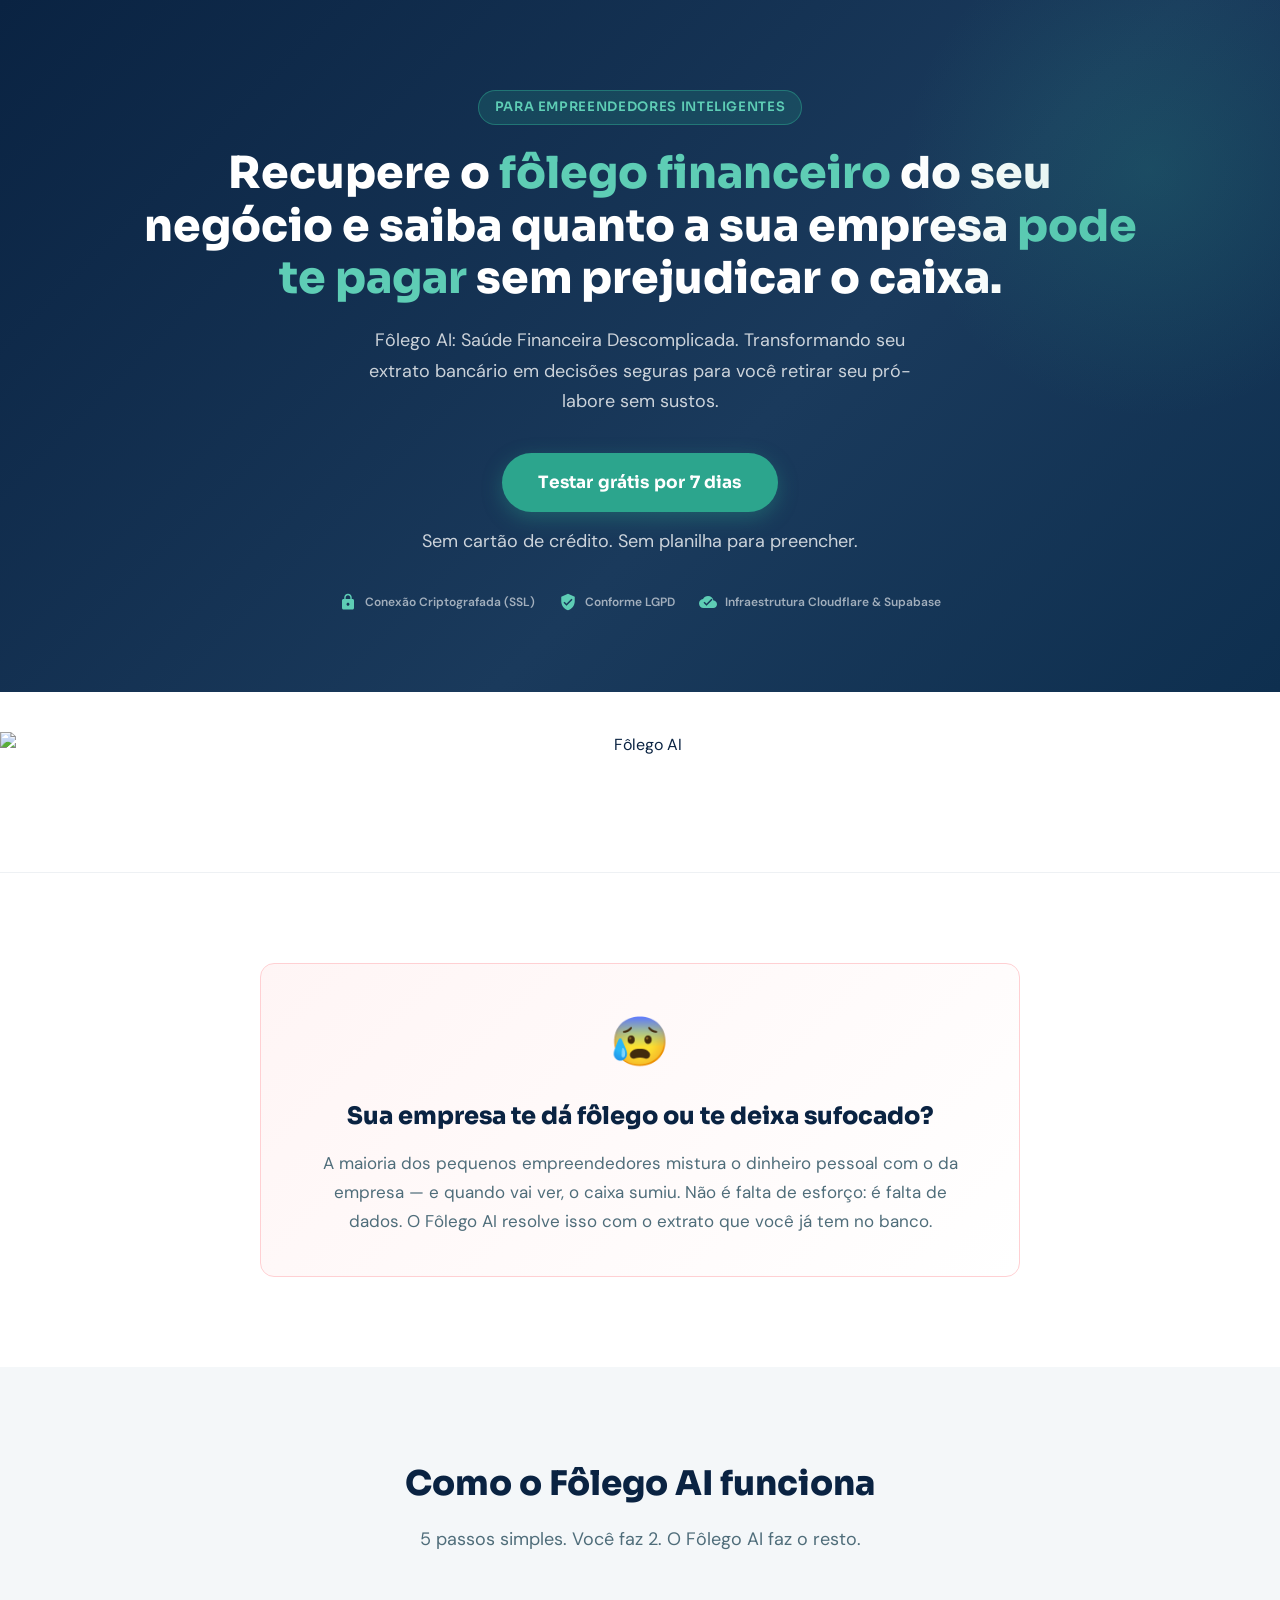
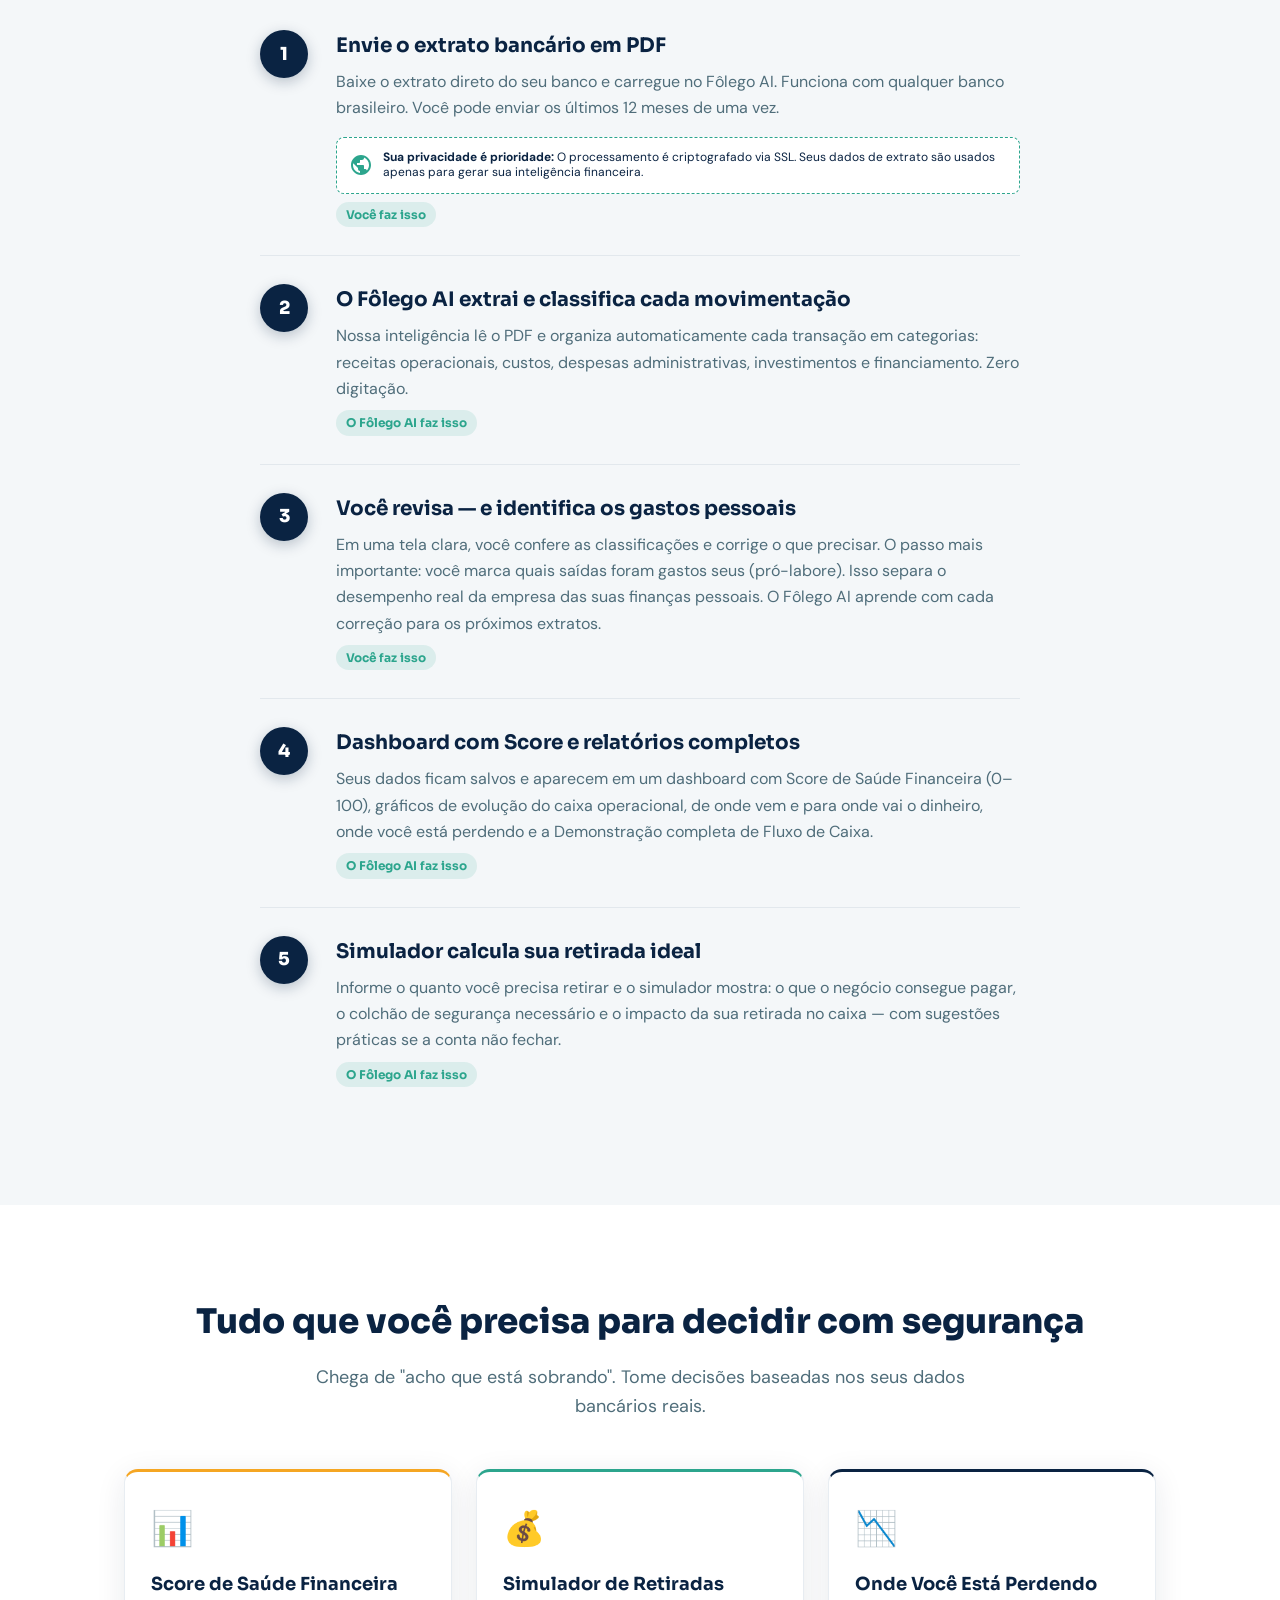
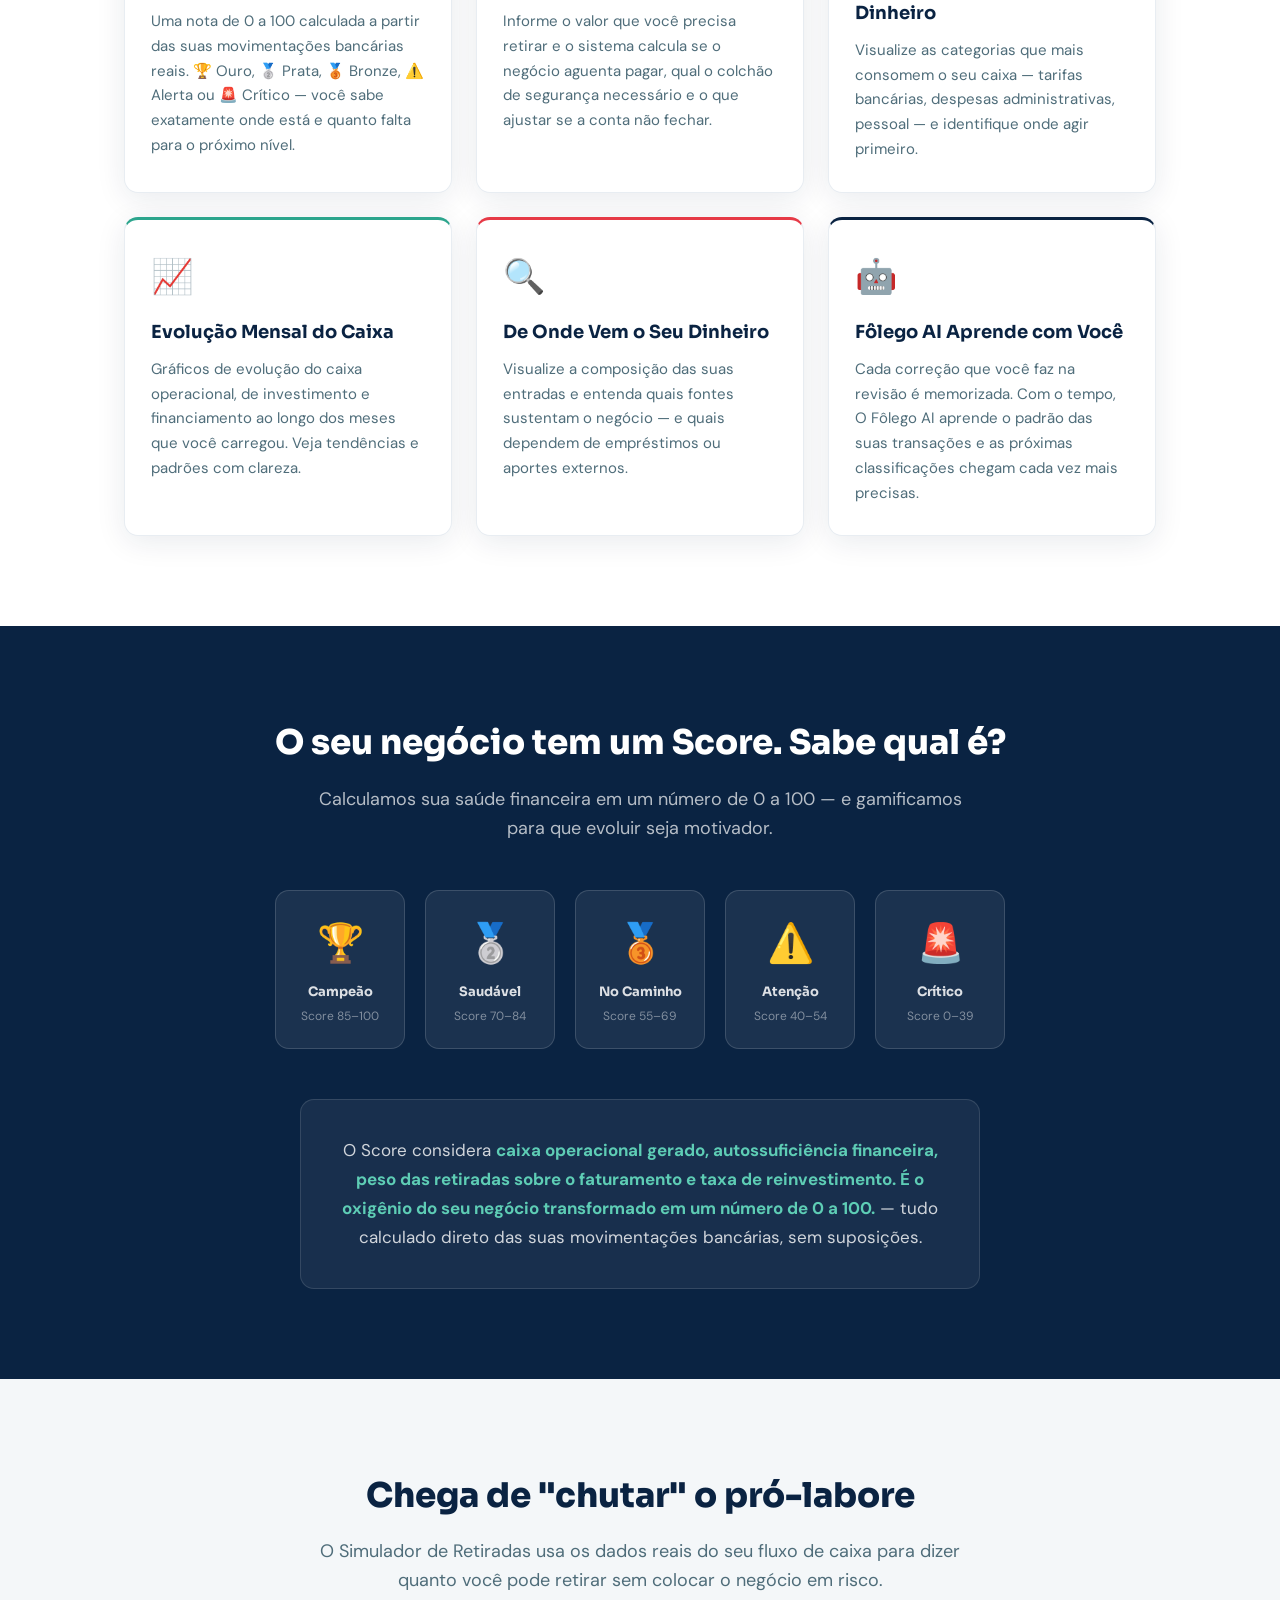
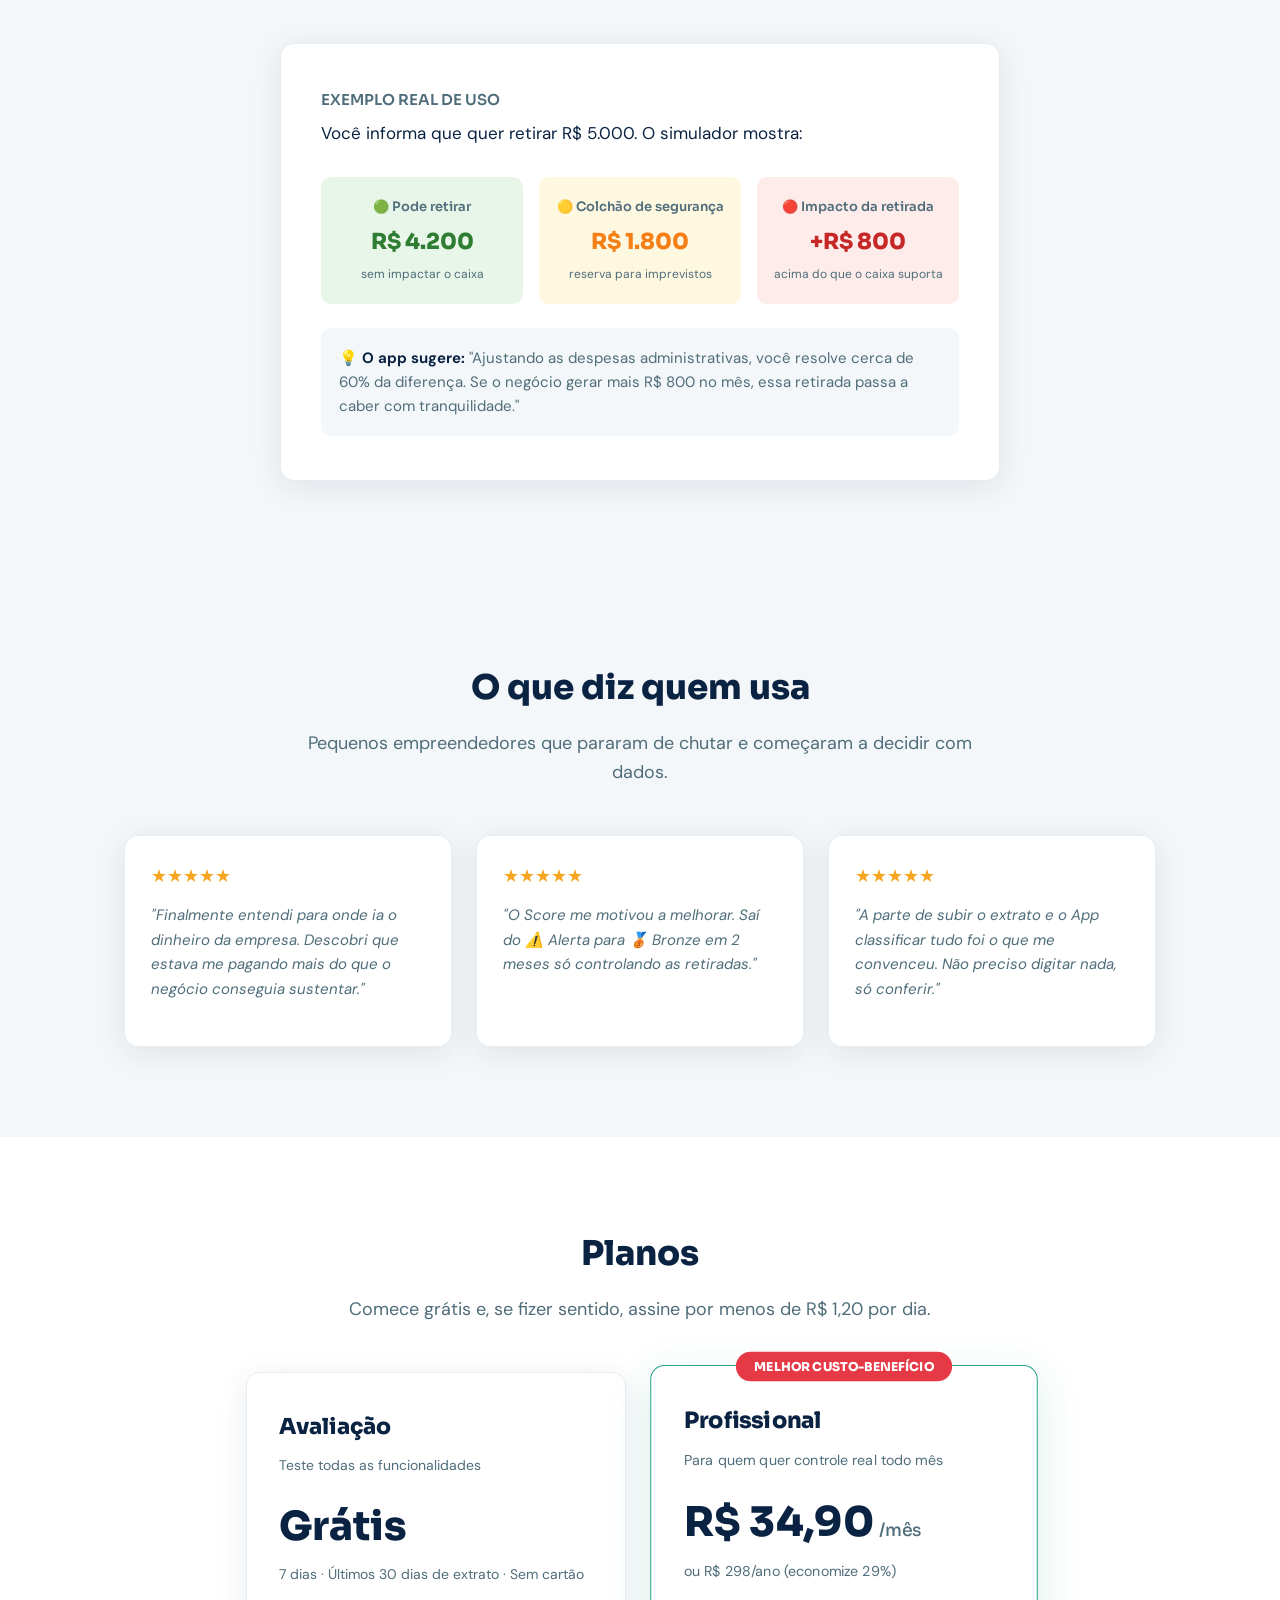
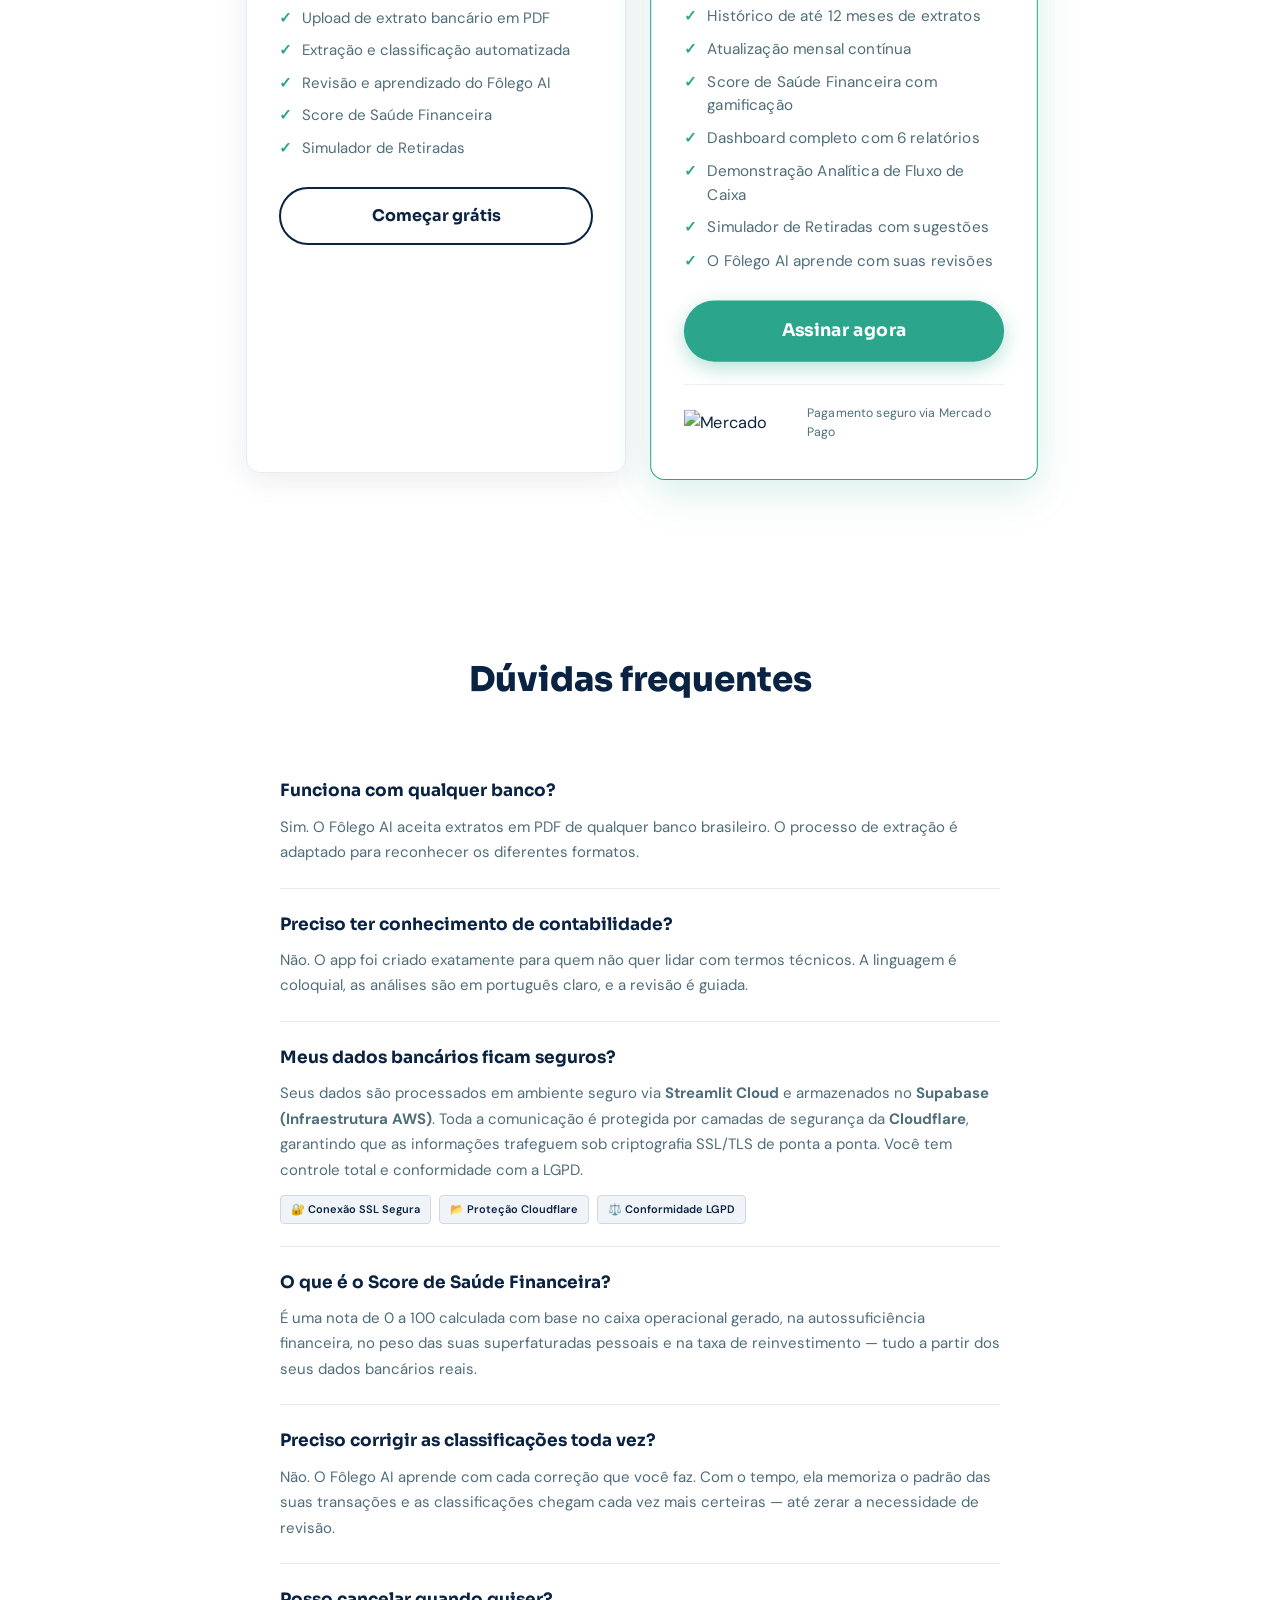
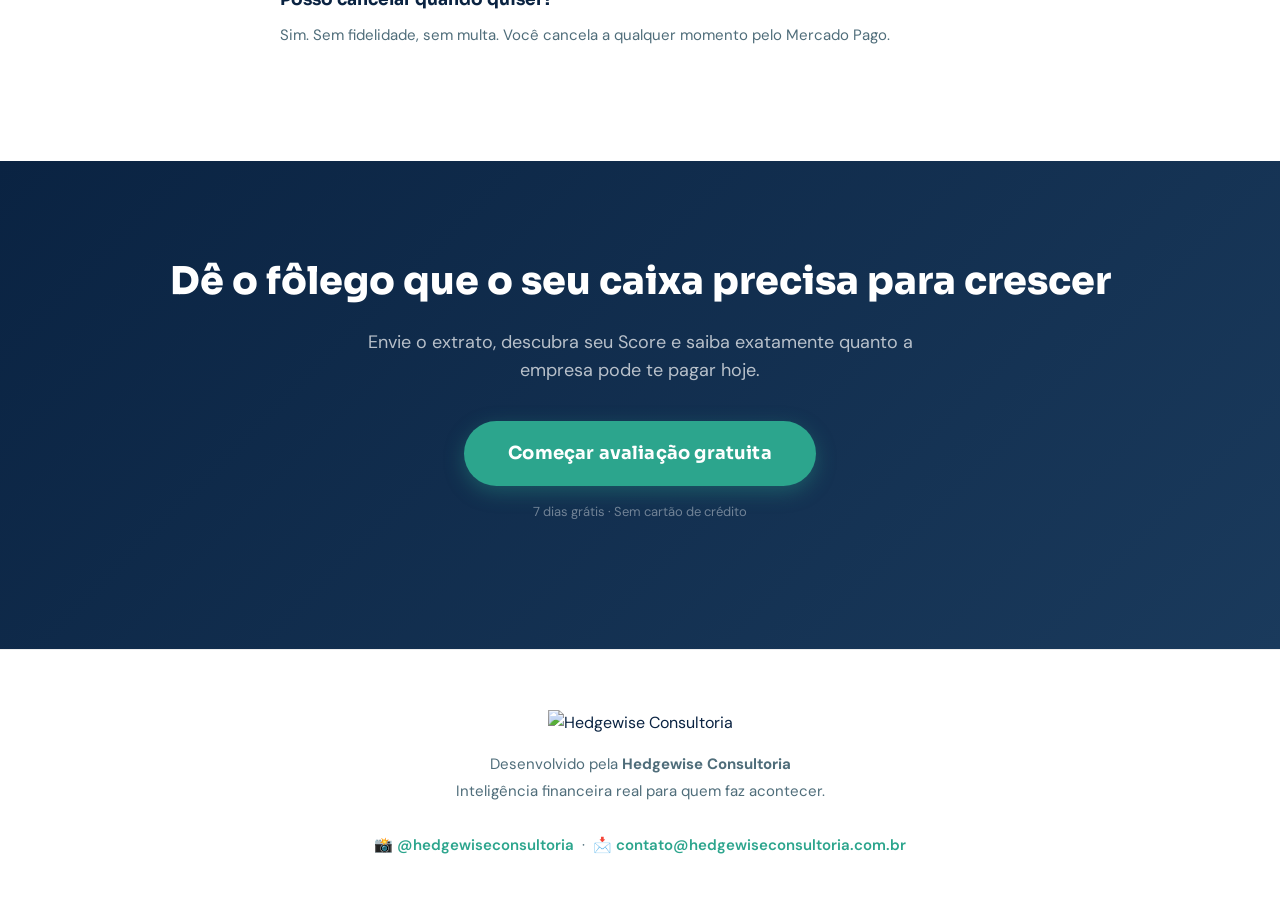
==== commit 3cc7dfd7: "Update index.html" ====
--- a/index.html
+++ b/index.html
@@ -405,7 +405,7 @@
         <div class="trust-badges-hero">
             <div class="trust-badge-item">
                 <svg viewBox="0 0 24 24"><path d="M18 8h-1V6c0-2.76-2.24-5-5-5S7 3.24 7 6v2H6c-1.1 0-2 .9-2 2v10c0 1.1.9 2 2 2h12c1.1 0 2-.9 2-2V10c0-1.1-.9-2-2-2zm-6 9c-1.1 0-2-.9-2-2s.9-2 2-2 2 .9 2 2-.9 2-2 2zm3.1-9H8.9V6c0-1.71 1.39-3.1 3.1-3.1 1.71 0 3.1 1.39 3.1 3.1v2z"/></svg>
-                Criptografia AES-256
+                Conexão Criptografada (SSL)
             </div>
             <div class="trust-badge-item">
                 <svg viewBox="0 0 24 24"><path d="M12 1L3 5v6c0 5.55 3.84 10.74 9 12 5.16-1.26 9-6.45 9-12V5l-9-4zm-2 16l-4-4 1.41-1.41L10 14.17l6.59-6.59L18 9l-8 8z"/></svg>
@@ -413,7 +413,7 @@
             </div>
             <div class="trust-badge-item">
                 <svg viewBox="0 0 24 24"><path d="M19.35 10.04C18.67 6.59 15.64 4 12 4 9.11 4 6.6 5.64 5.35 8.04 2.34 8.36 0 10.91 0 14c0 3.31 2.69 6 6 6h13c2.76 0 5-2.24 5-5 0-2.64-2.05-4.78-4.65-4.96zM10 17l-4-4 1.41-1.41L10 14.17l6.59-6.59L18 9l-8 8z"/></svg>
-                Infraestrutura Supabase
+                Infraestrutura Cloudflare & Supabase
             </div>
         </div>
       </div>
@@ -450,7 +450,7 @@
           <div style="margin-top: 15px; display: flex; gap: 10px; align-items: center; background: #fff; padding: 12px; border-radius: 8px; border: 1px dashed var(--accent);">
             <svg style="width:24px; height:24px; fill:var(--accent); flex-shrink:0;" viewBox="0 0 24 24"><path d="M12 2C6.48 2 2 6.48 2 12s4.48 10 10 10 10-4.48 10-10S17.52 2 12 2zm-1 17.93c-3.95-.49-7-3.85-7-7.93 0-.62.08-1.21.21-1.79L9 15v1c0 1.1.9 2 2 2v1.93zm6.9-2.54c-.26-.81-1-1.39-1.9-1.39h-1v-3c0-.55-.45-1-1-1H8v-2h2c.55 0 1-.45 1-1V7h2c1.1 0 2-.9 2-2v-.41c2.93 1.19 5 4.06 5 7.41 0 2.08-.8 3.97-2.1 5.39z"/></svg>
             <p style="font-size: 12px !important; line-height: 1.3 !important; color: var(--primary) !important; margin: 0 !important;">
-                <strong>Sua privacidade é prioridade:</strong> O processamento é criptografado. Seus dados de extrato são usados apenas para gerar sua inteligência financeira.
+                <strong>Sua privacidade é prioridade:</strong> O processamento é criptografado via SSL. Seus dados de extrato são usados apenas para gerar sua inteligência financeira.
             </p>
           </div>
 
@@ -687,17 +687,17 @@
       <div class="faq-item">
         <div class="faq-q">Meus dados bancários ficam seguros?</div>
         <div class="faq-a">
-          Seus dados são armazenados de forma segura no <strong>Supabase (Padrão AWS)</strong> e não são compartilhados com terceiros. Você tem controle total.
+          Seus dados são processados em ambiente seguro via <strong>Streamlit Cloud</strong> e armazenados no <strong>Supabase (Infraestrutura AWS)</strong>. Toda a comunicação é protegida por camadas de segurança da <strong>Cloudflare</strong>, garantindo que as informações trafeguem sob criptografia SSL/TLS de ponta a ponta. Você tem controle total e conformidade com a LGPD.
           <div style="display: flex; gap: 8px; margin-top: 12px; flex-wrap: wrap;">
-            <span style="font-size: 11px; background: #f0f4f8; padding: 4px 10px; border-radius: 4px; border: 1px solid #d1d9e0; color: var(--primary); font-weight: 600;">🔐 Criptografia de ponta</span>
-            <span style="font-size: 11px; background: #f0f4f8; padding: 4px 10px; border-radius: 4px; border: 1px solid #d1d9e0; color: var(--primary); font-weight: 600;">📂 Acesso Somente Leitura</span>
+            <span style="font-size: 11px; background: #f0f4f8; padding: 4px 10px; border-radius: 4px; border: 1px solid #d1d9e0; color: var(--primary); font-weight: 600;">🔐 Conexão SSL Segura</span>
+            <span style="font-size: 11px; background: #f0f4f8; padding: 4px 10px; border-radius: 4px; border: 1px solid #d1d9e0; color: var(--primary); font-weight: 600;">📂 Proteção Cloudflare</span>
             <span style="font-size: 11px; background: #f0f4f8; padding: 4px 10px; border-radius: 4px; border: 1px solid #d1d9e0; color: var(--primary); font-weight: 600;">⚖️ Conformidade LGPD</span>
           </div>
         </div>
       </div>
       <div class="faq-item">
         <div class="faq-q">O que é o Score de Saúde Financeira?</div>
-        <div class="faq-a">É uma nota de 0 a 100 calculada com base no caixa operacional gerado, na autossuficiência financeira, no peso das suas retiradas pessoais e na taxa de reinvestimento — tudo a partir dos seus dados bancários reais.</div>
+        <div class="faq-a">É uma nota de 0 a 100 calculada com base no caixa operacional gerado, na autossuficiência financeira, no peso das suas superfaturadas pessoais e na taxa de reinvestimento — tudo a partir dos seus dados bancários reais.</div>
       </div>
       <div class="faq-item">
         <div class="faq-q">Preciso corrigir as classificações toda vez?</div>
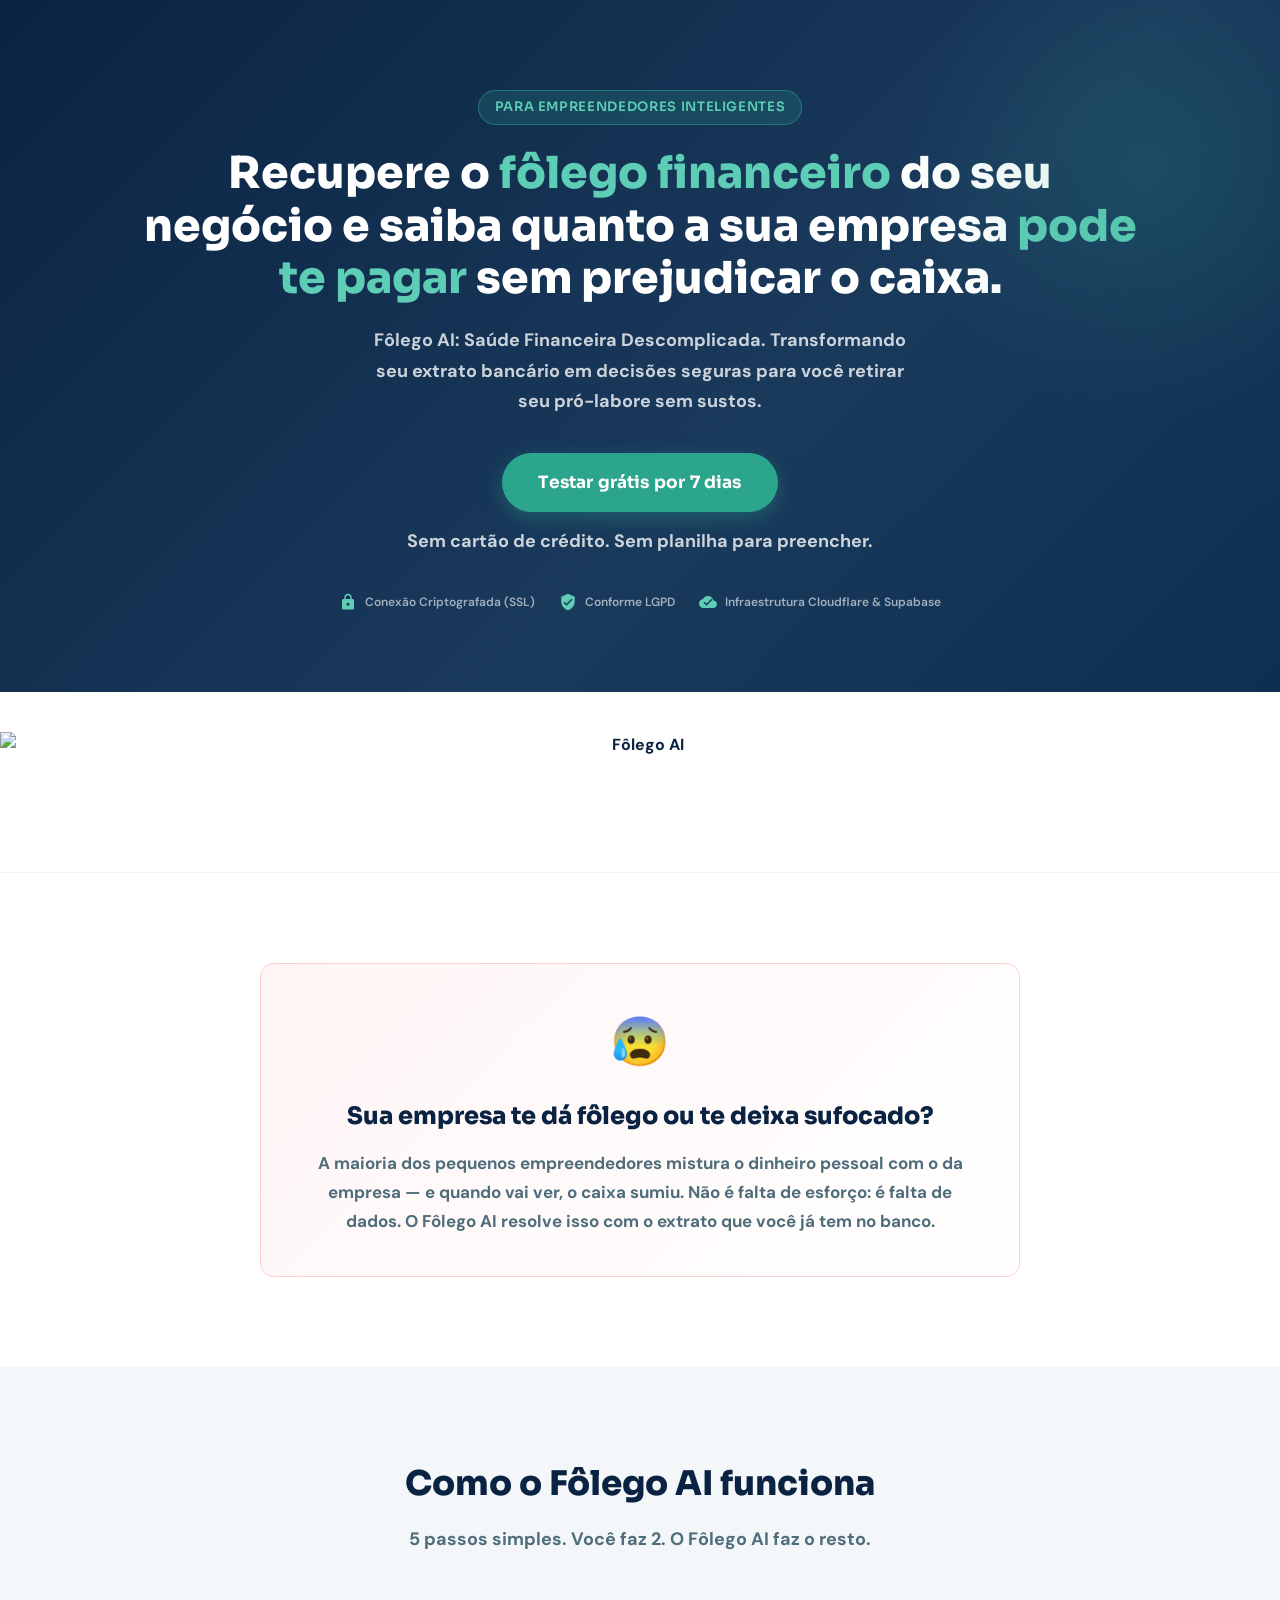
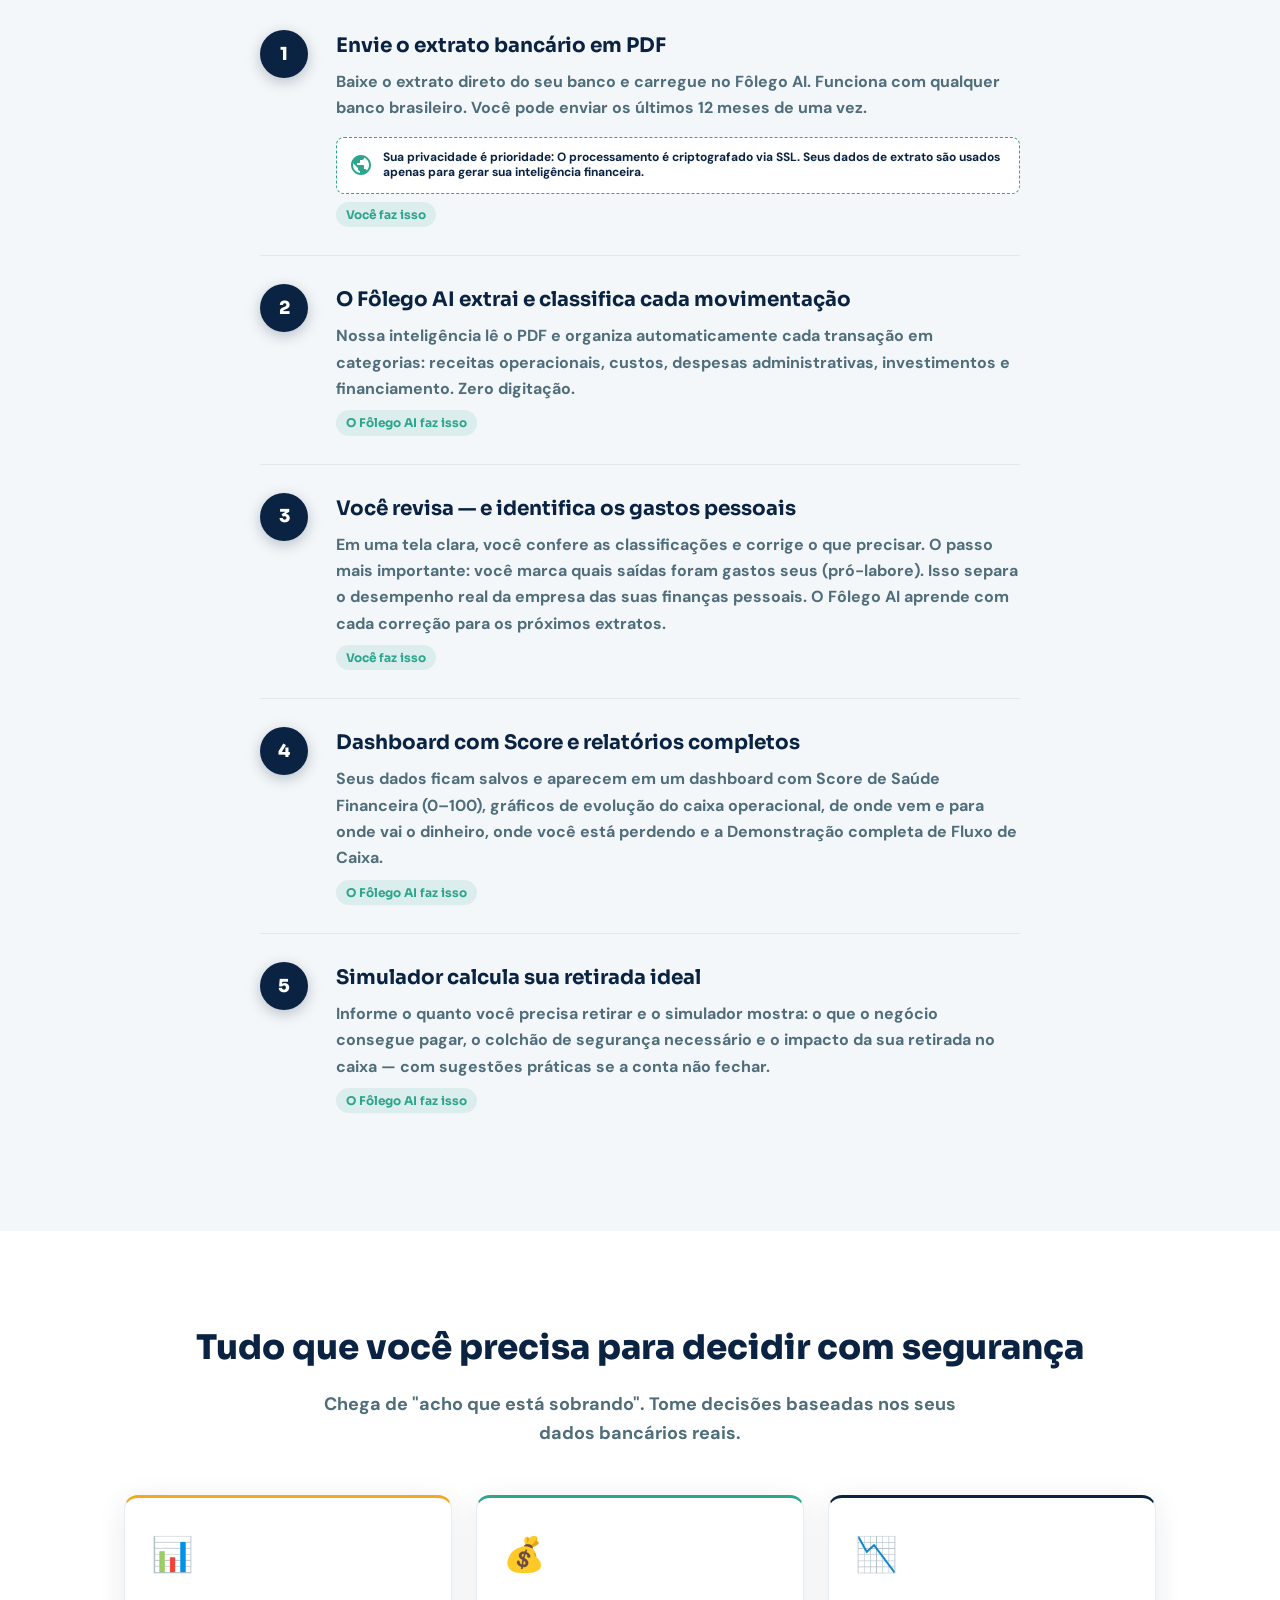
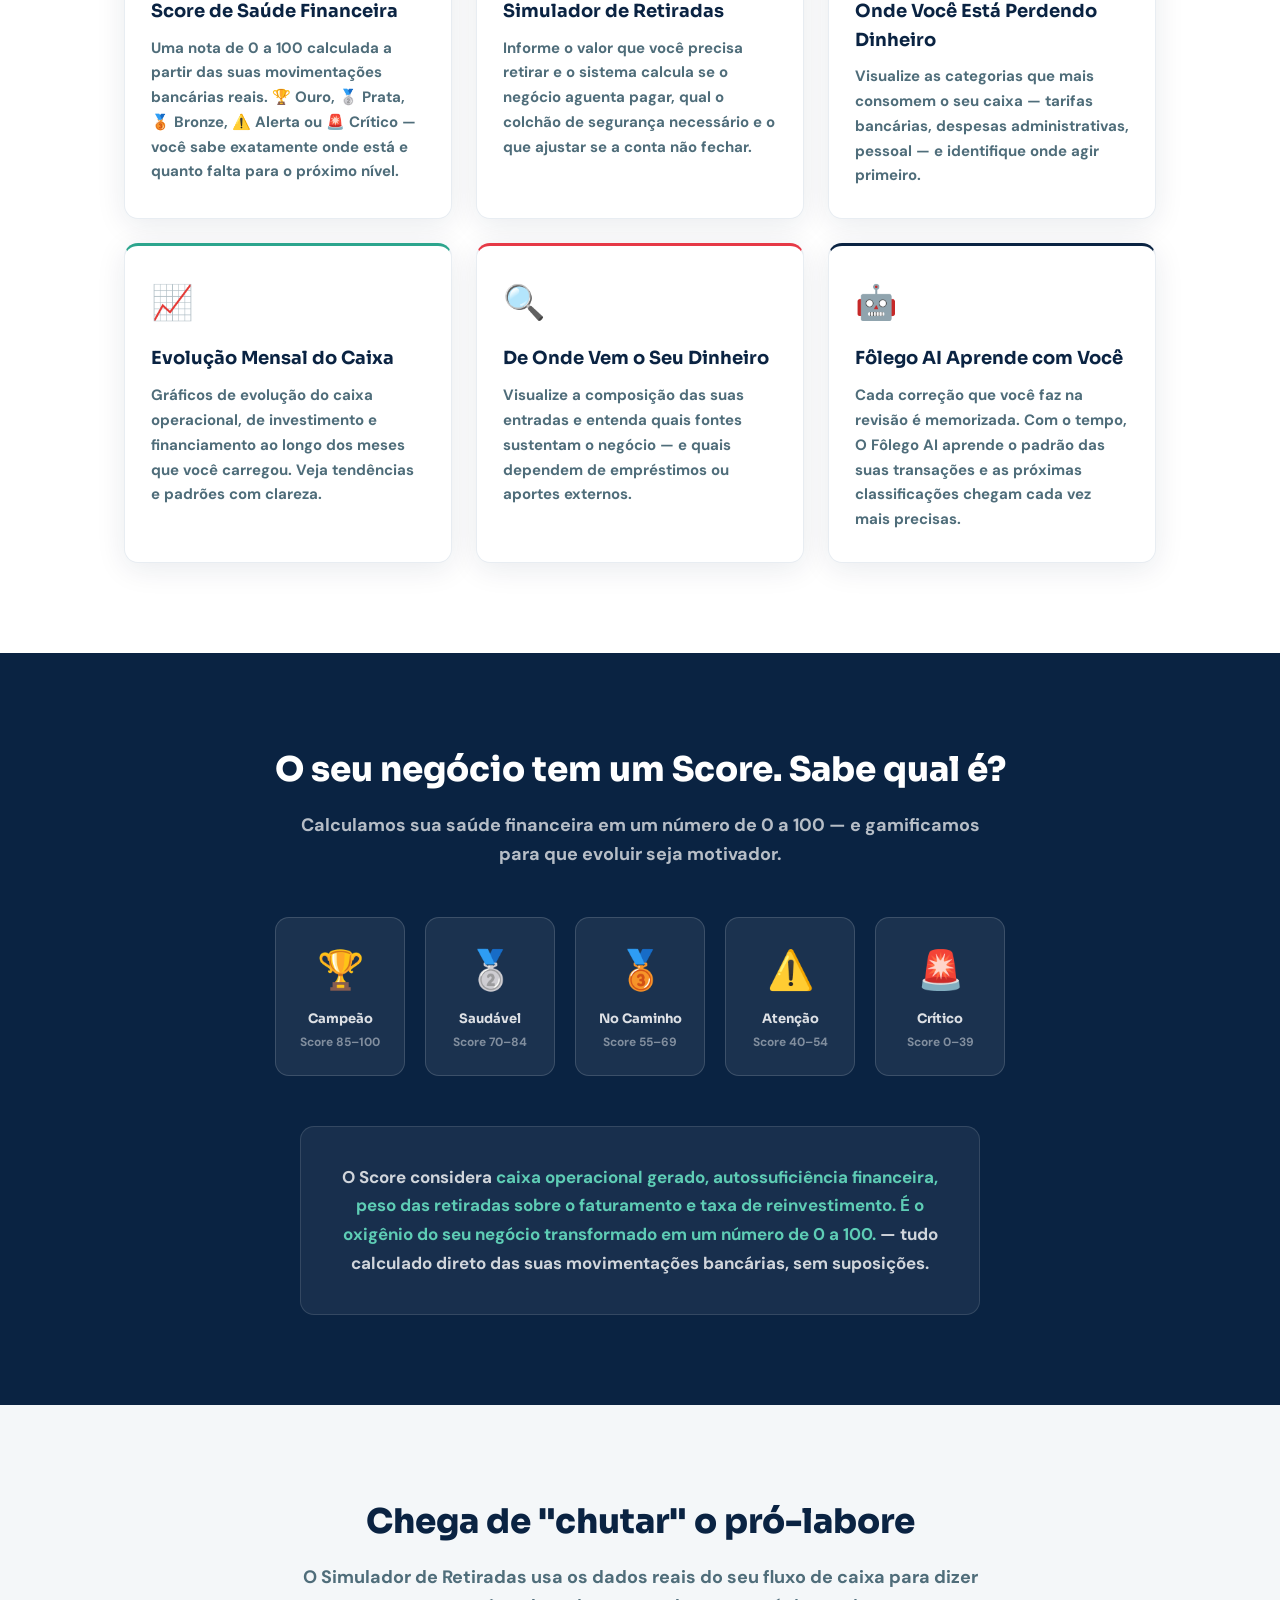
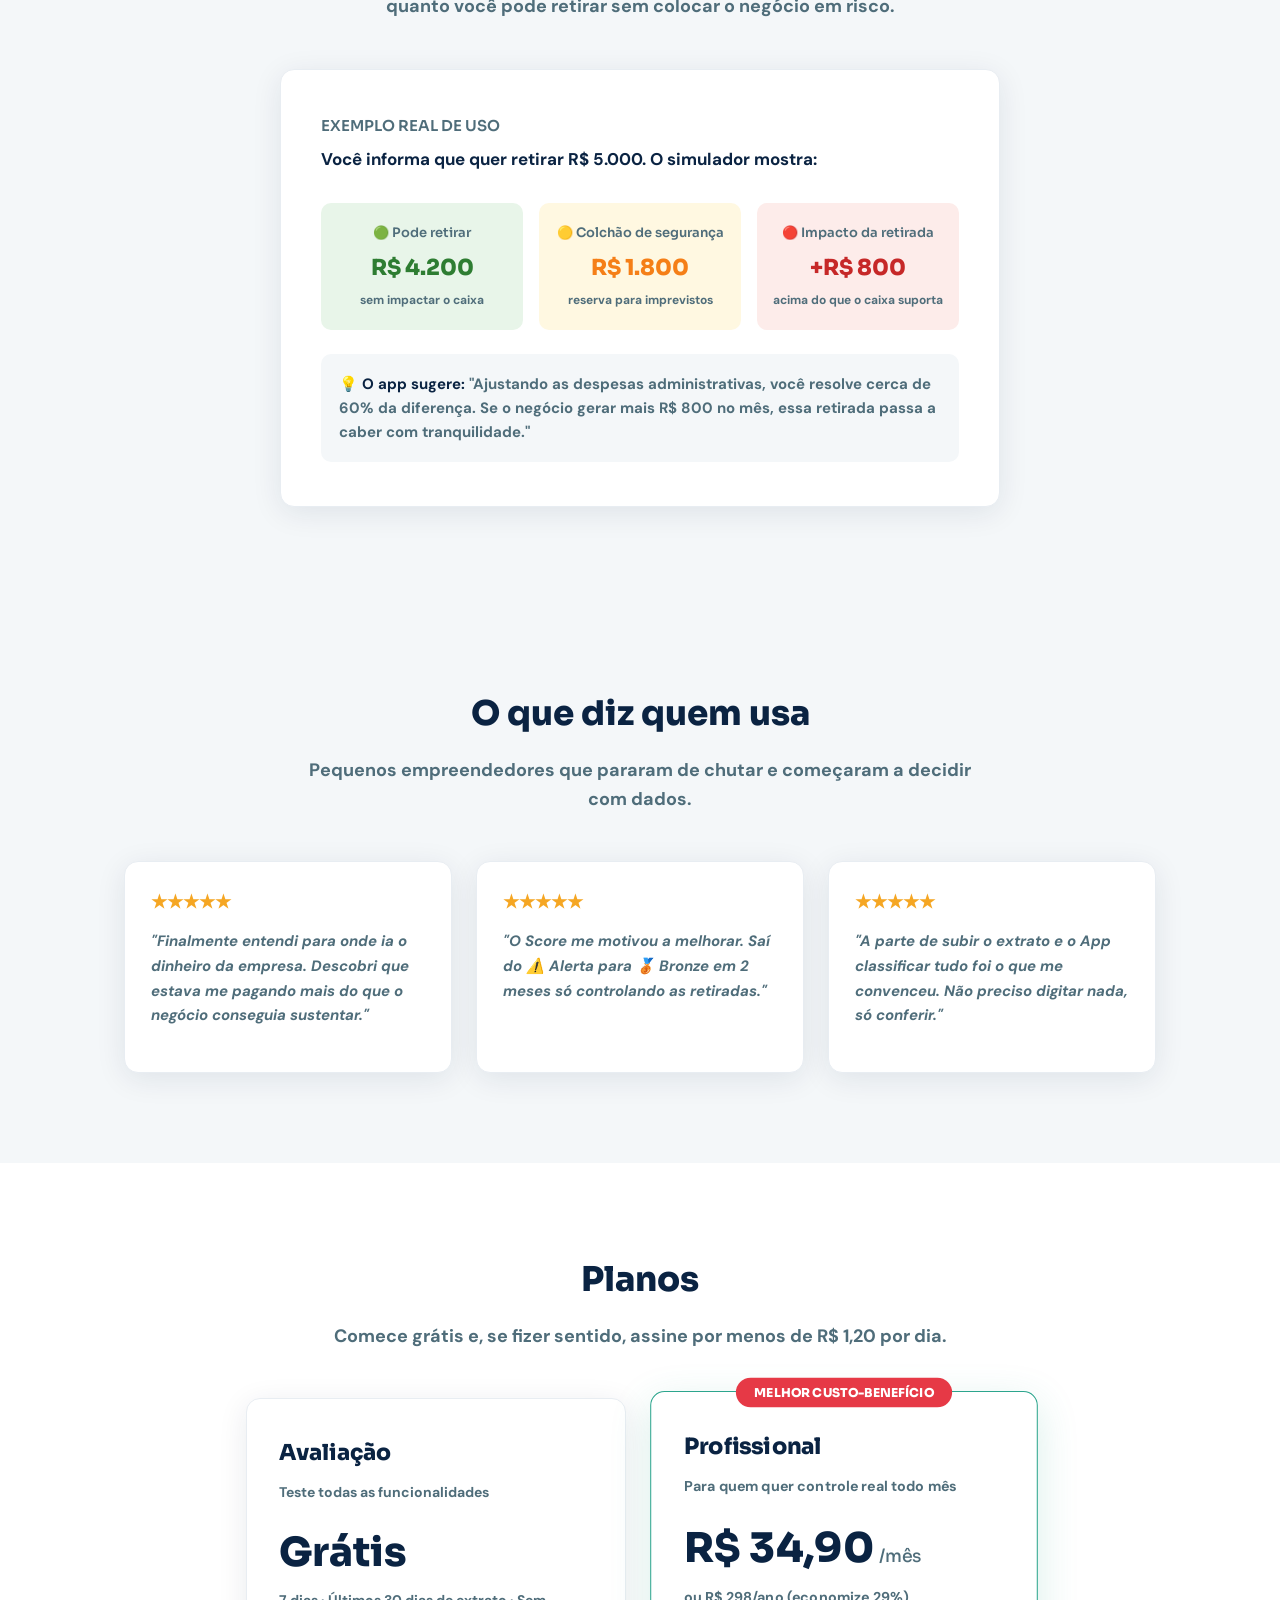
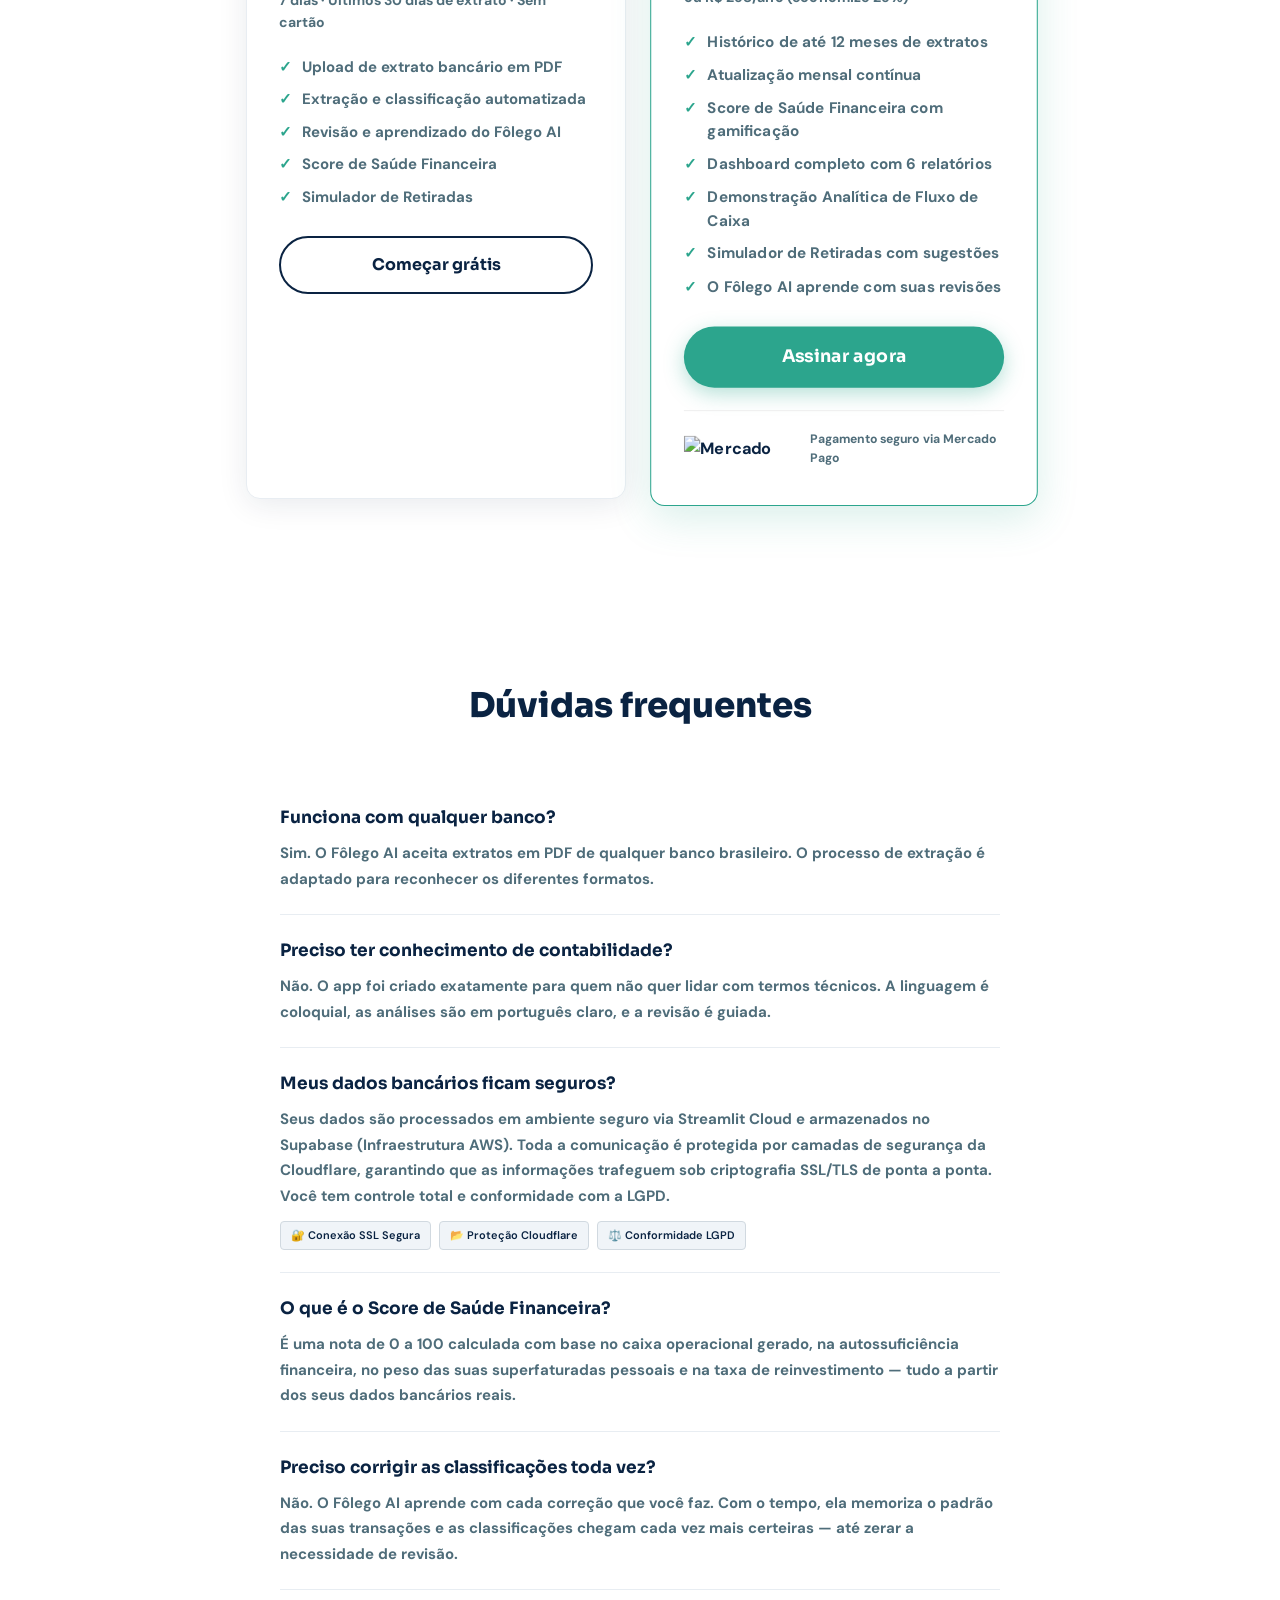
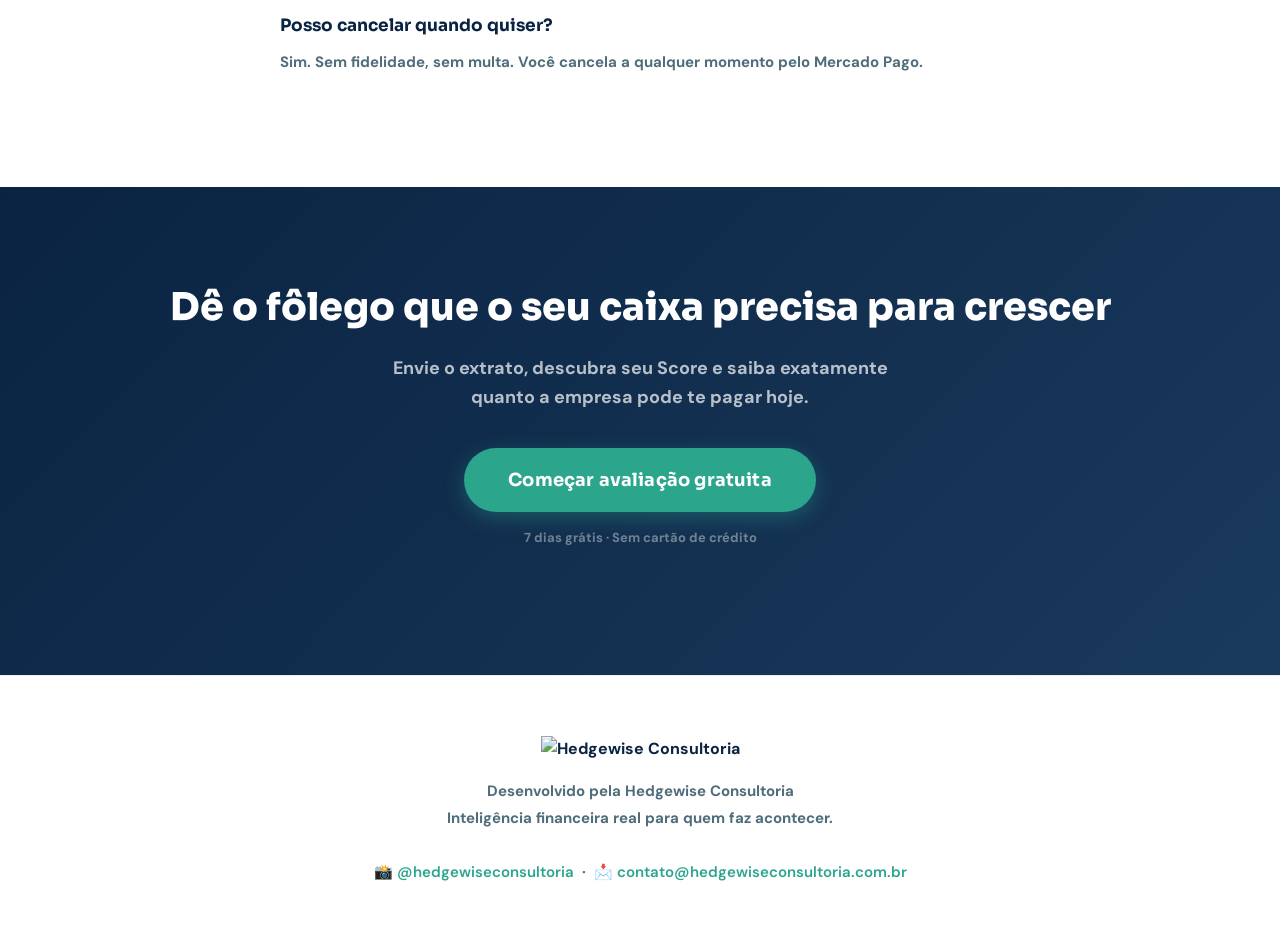
==== commit c15a66be: "Update index.html" ====
--- a/index.html
+++ b/index.html
@@ -396,7 +396,7 @@
       <div class="hero-text">
         <div class="hero-tag">Para empreendedores inteligentes</div>
         <h1>Recupere o <span>fôlego financeiro</span> do seu negócio e saiba quanto a sua empresa <span>pode te pagar</span> sem prejudicar o caixa.</h1>
-        <p>Fôlego AI: Saúde Financeira Descomplicada. Transformando seu extrato bancário em decisões seguras para você retirar seu pró-labore sem sustos.</p>
+        <p><strong>Fôlego AI<strong>: Saúde Financeira Descomplicada. Transformando seu extrato bancário em decisões seguras para você retirar seu pró-labore sem sustos.</p>
         <div class="hero-cta-group">
           <a href="https://inteligenciafinanceira.streamlit.app" target="_blank" class="btn">Testar grátis por 7 dias</a>
         </div>
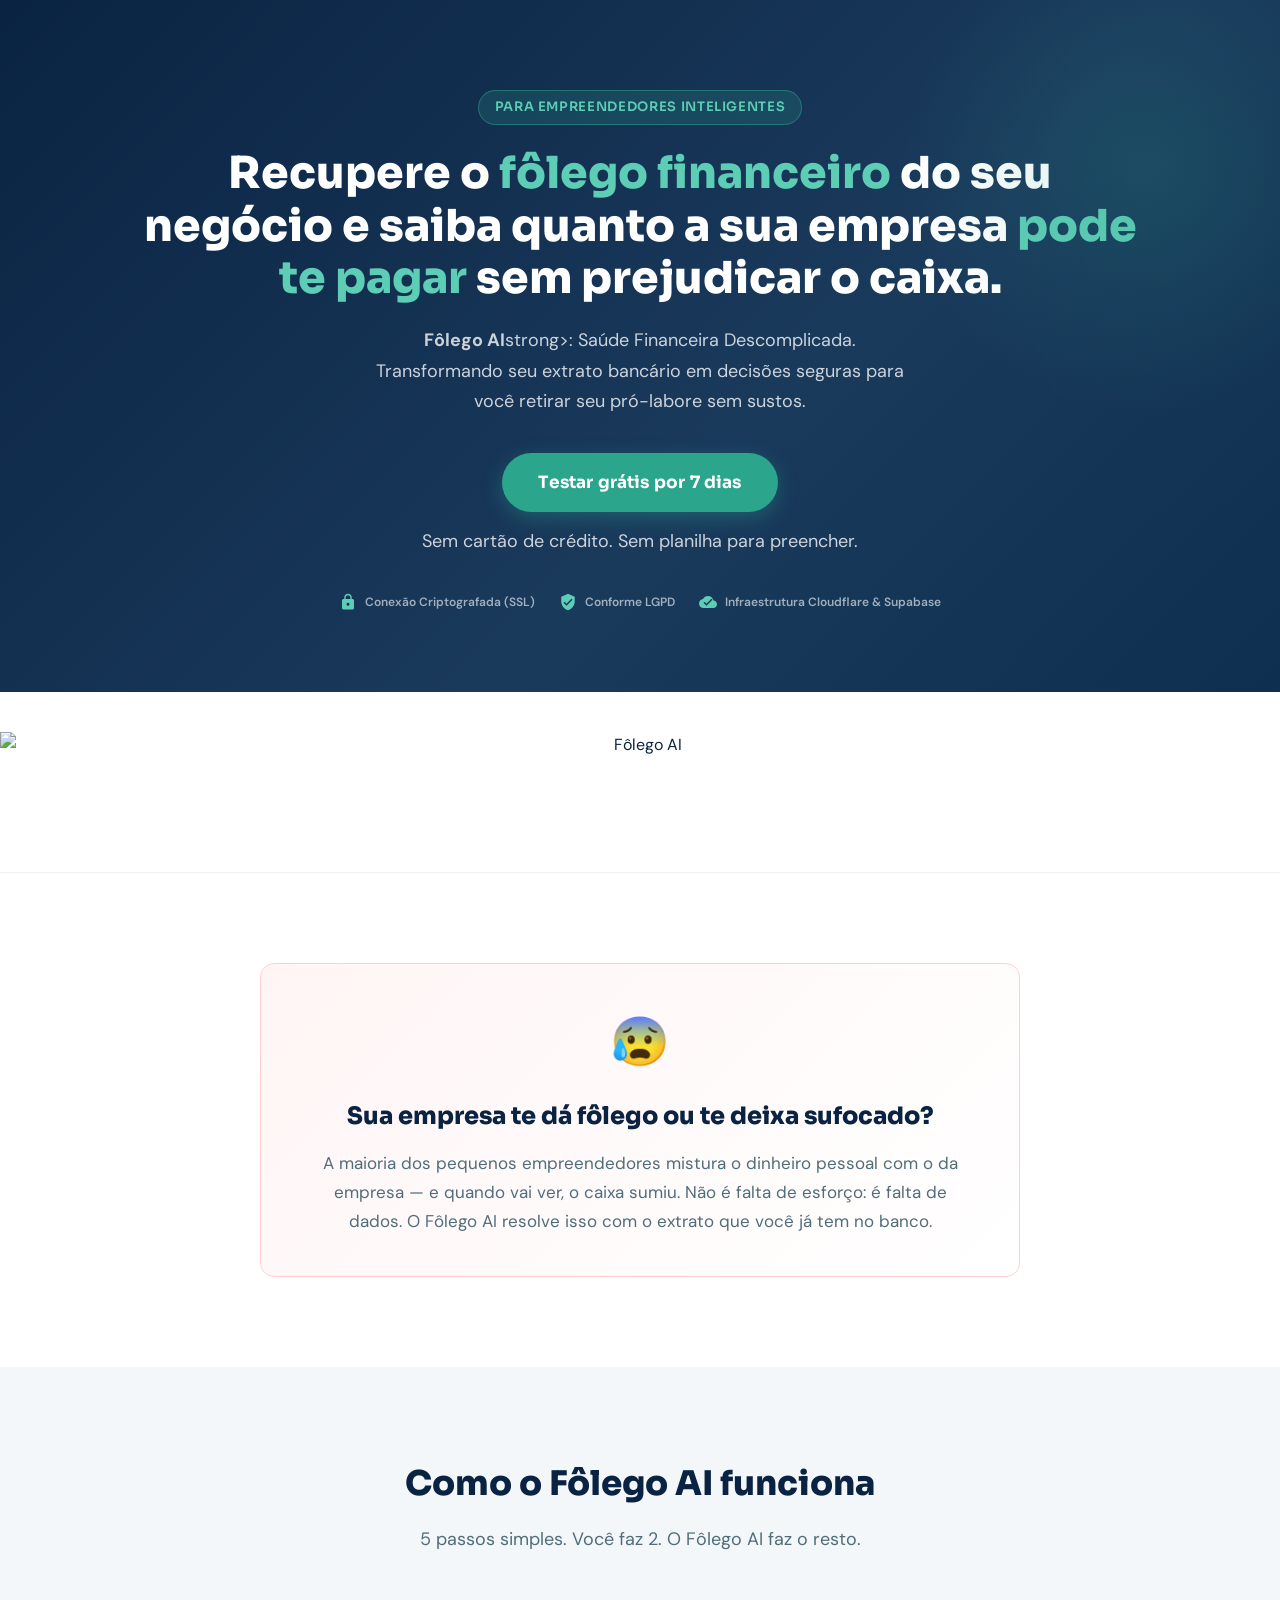
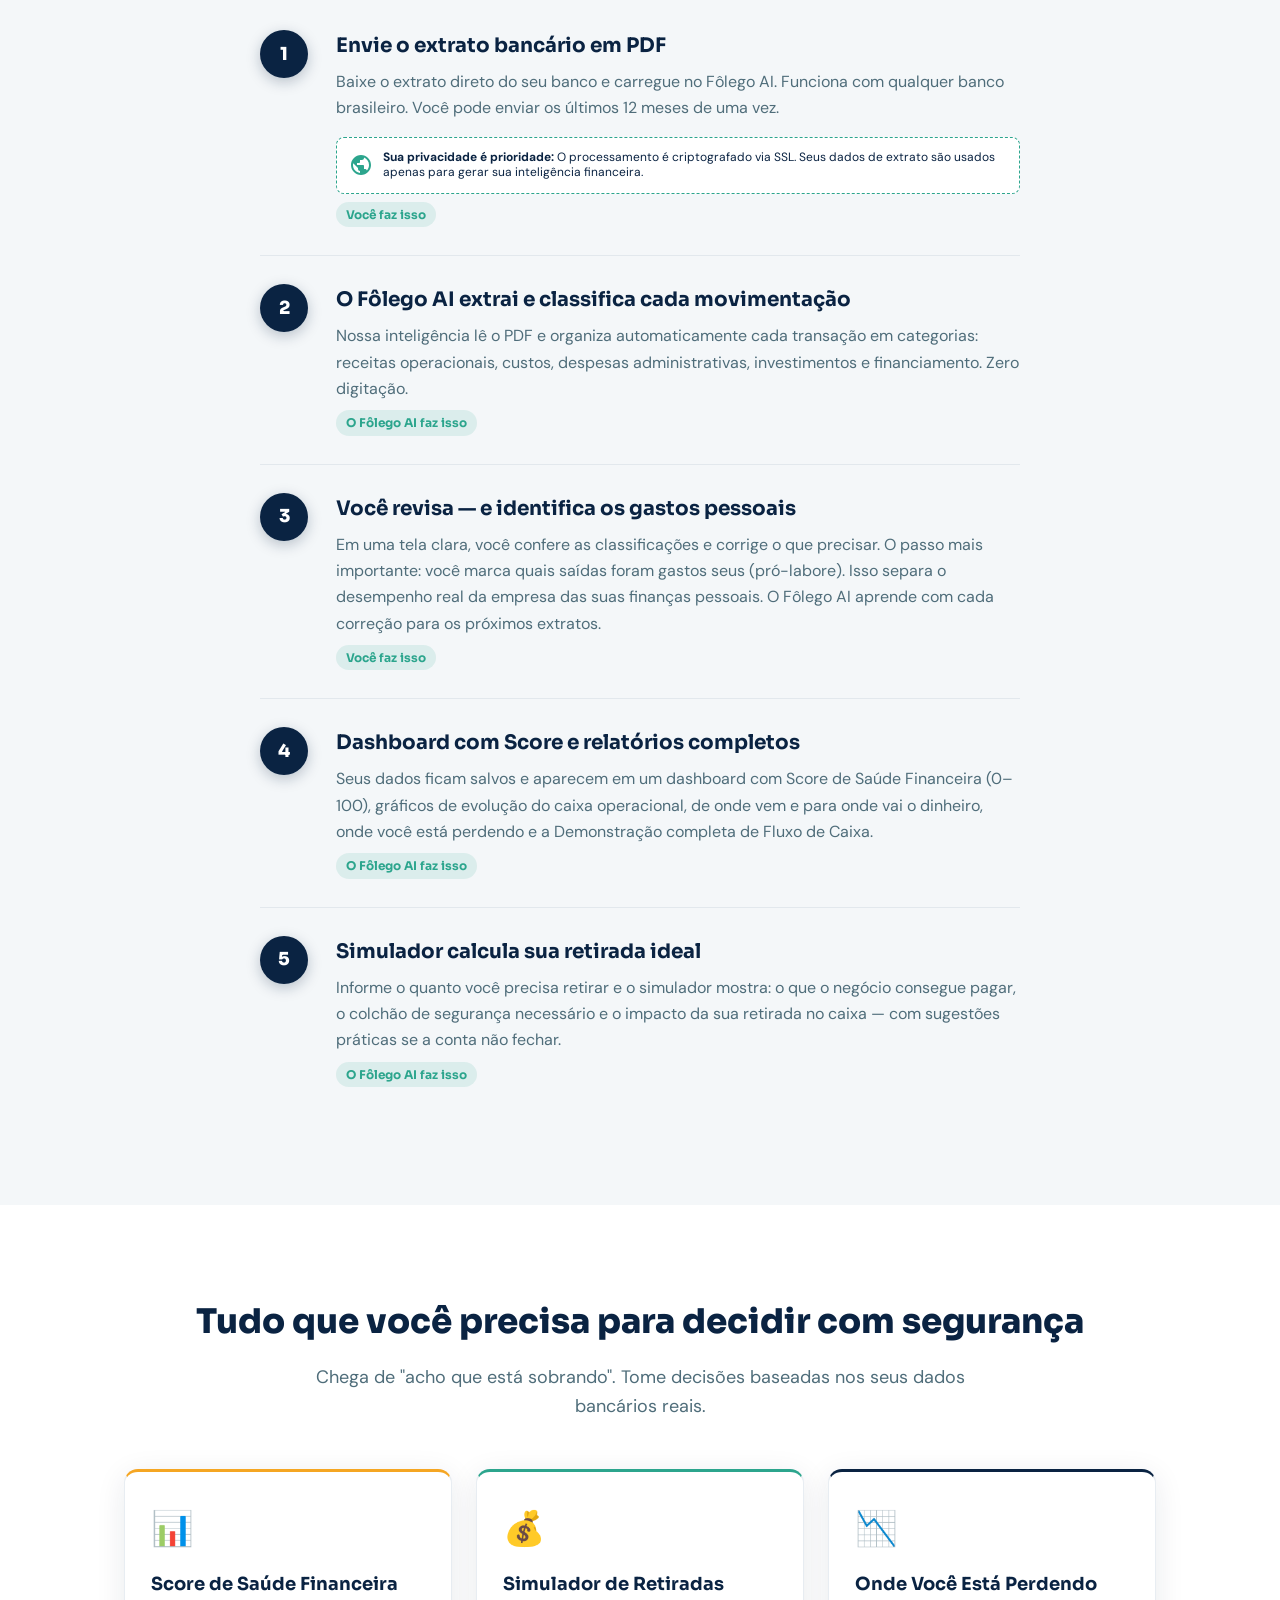
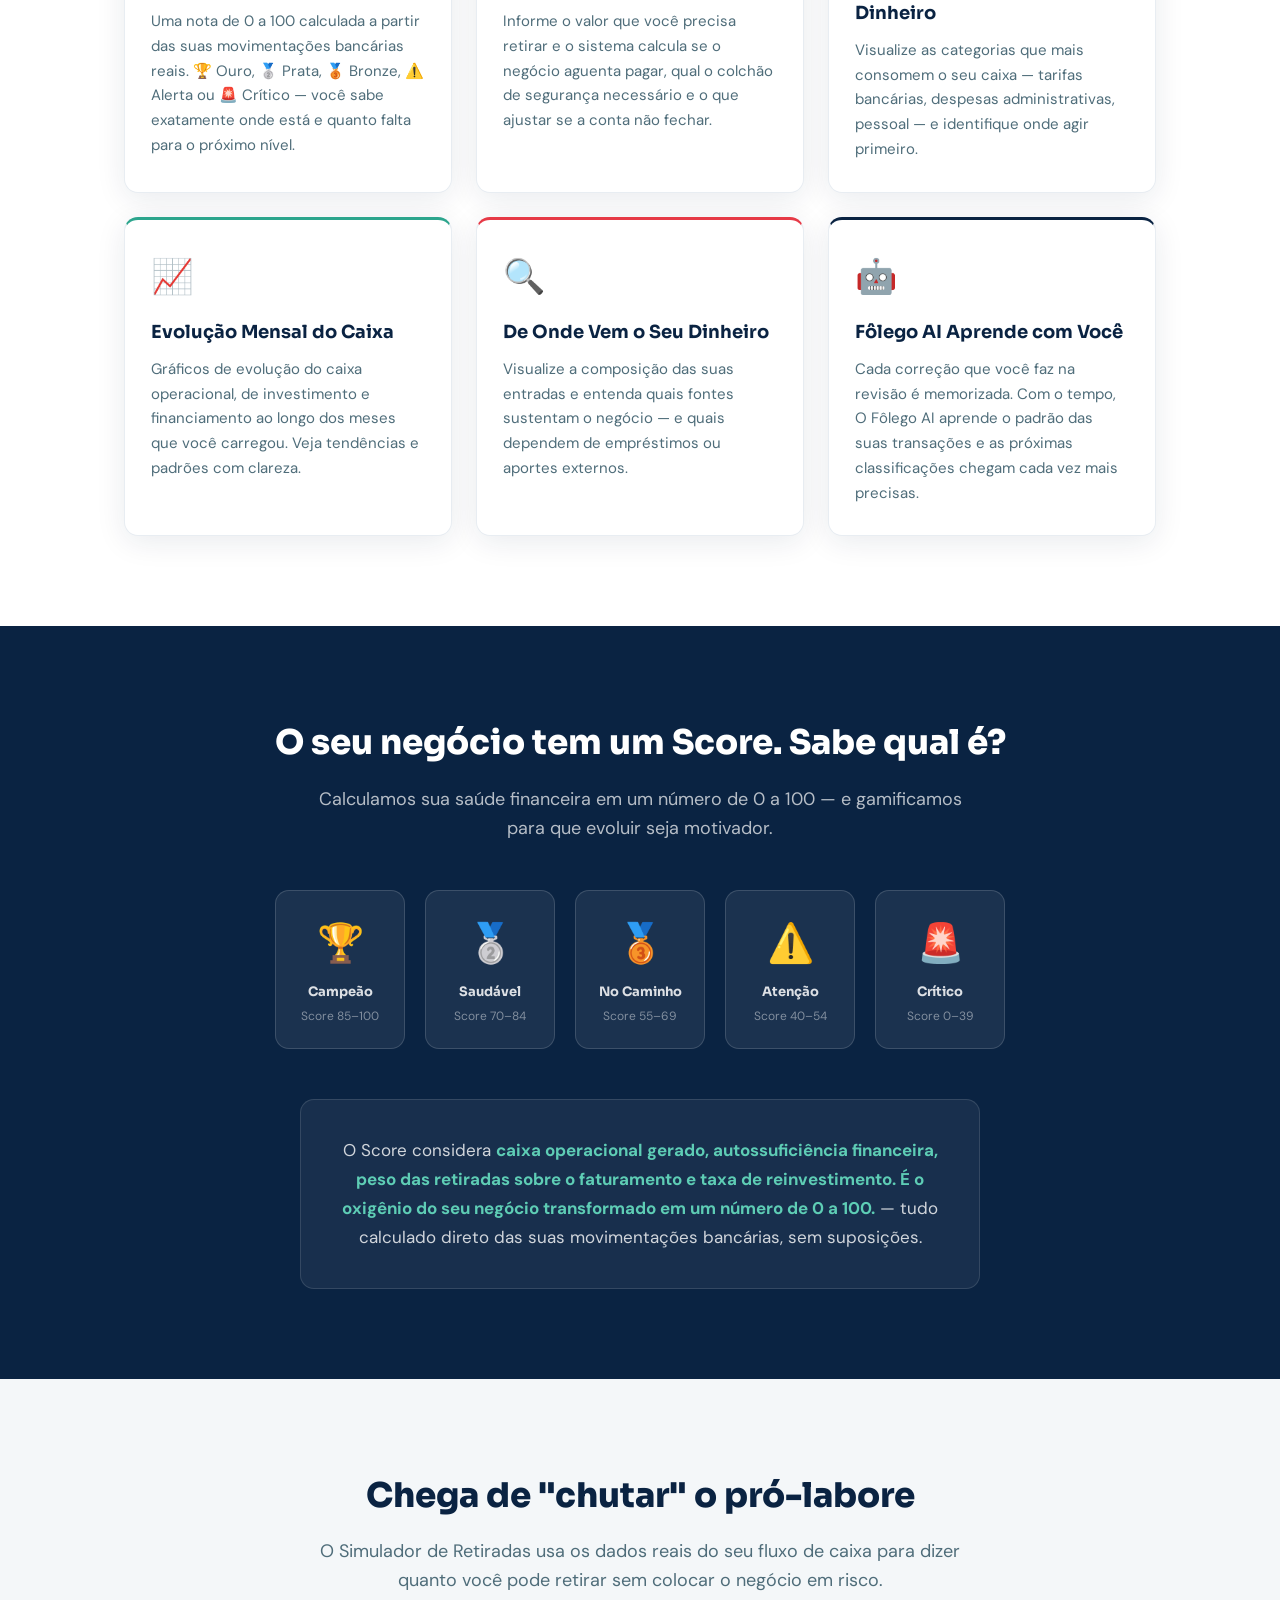
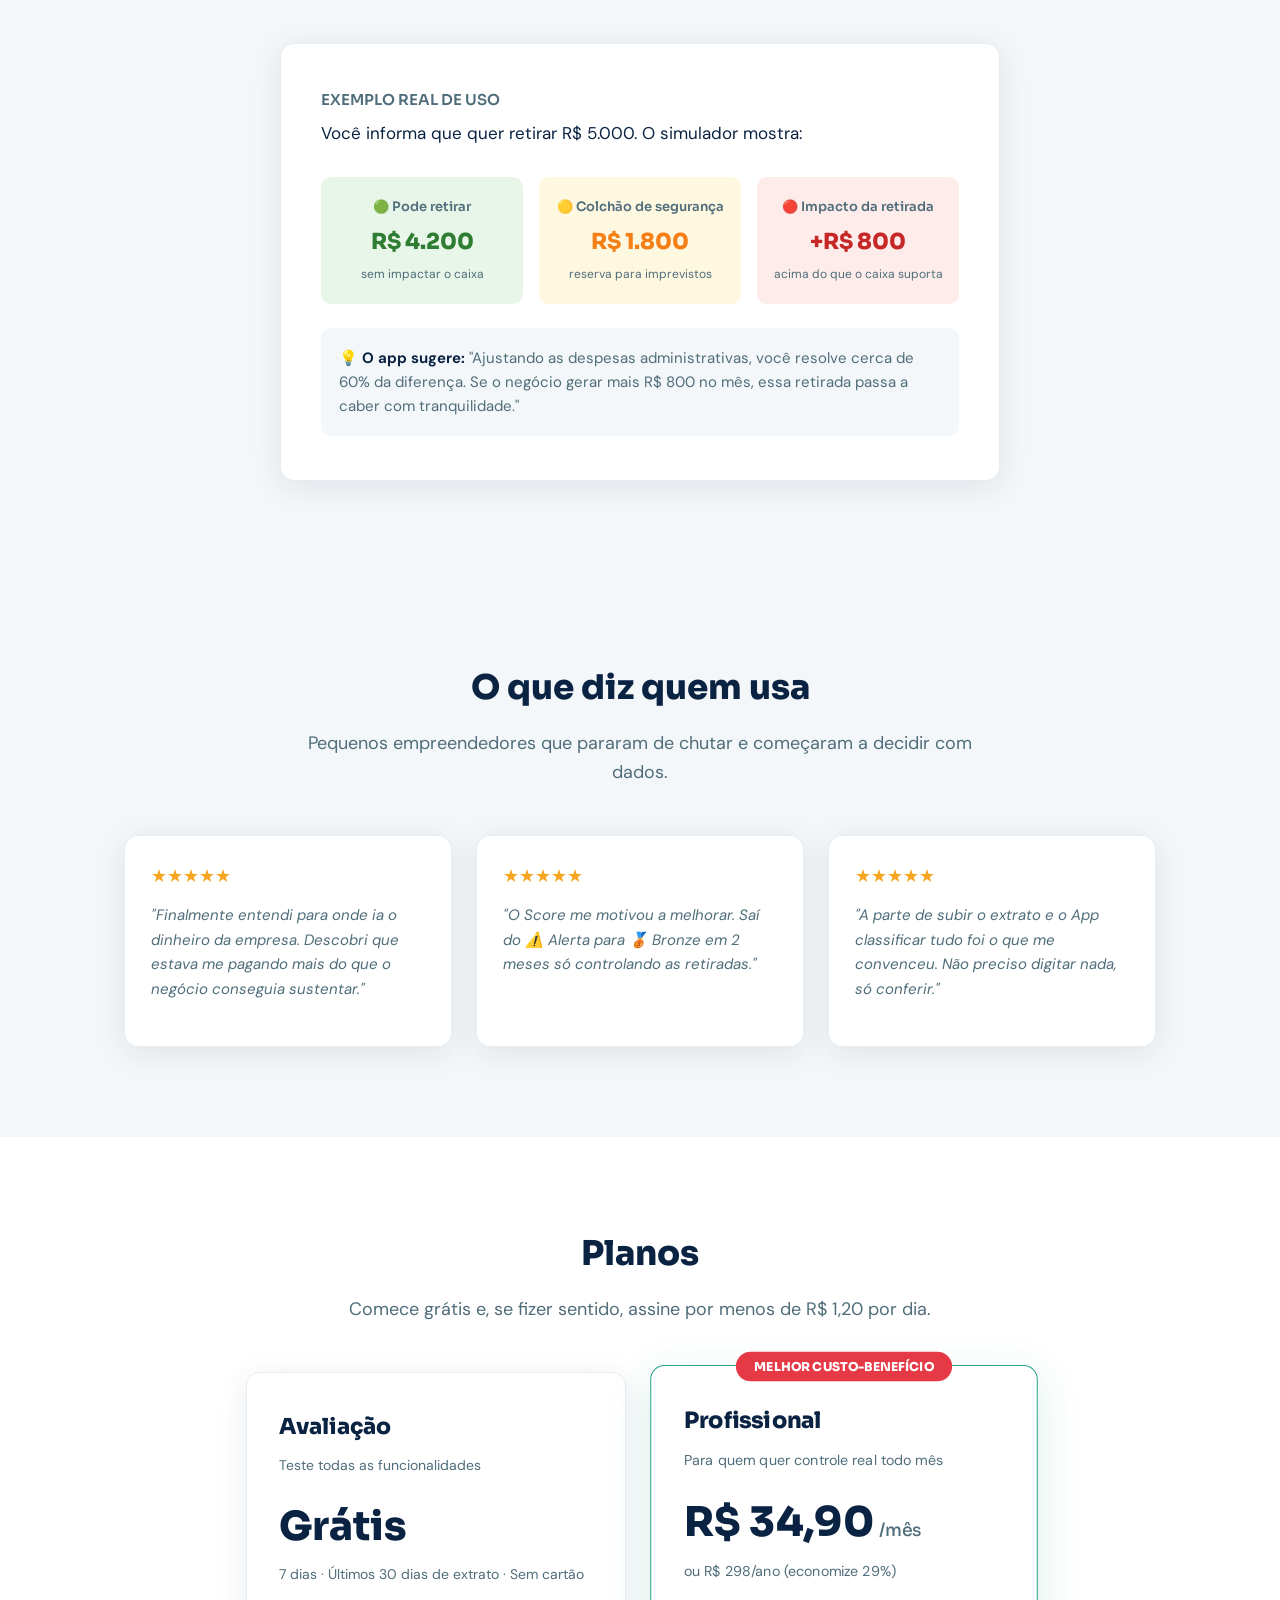
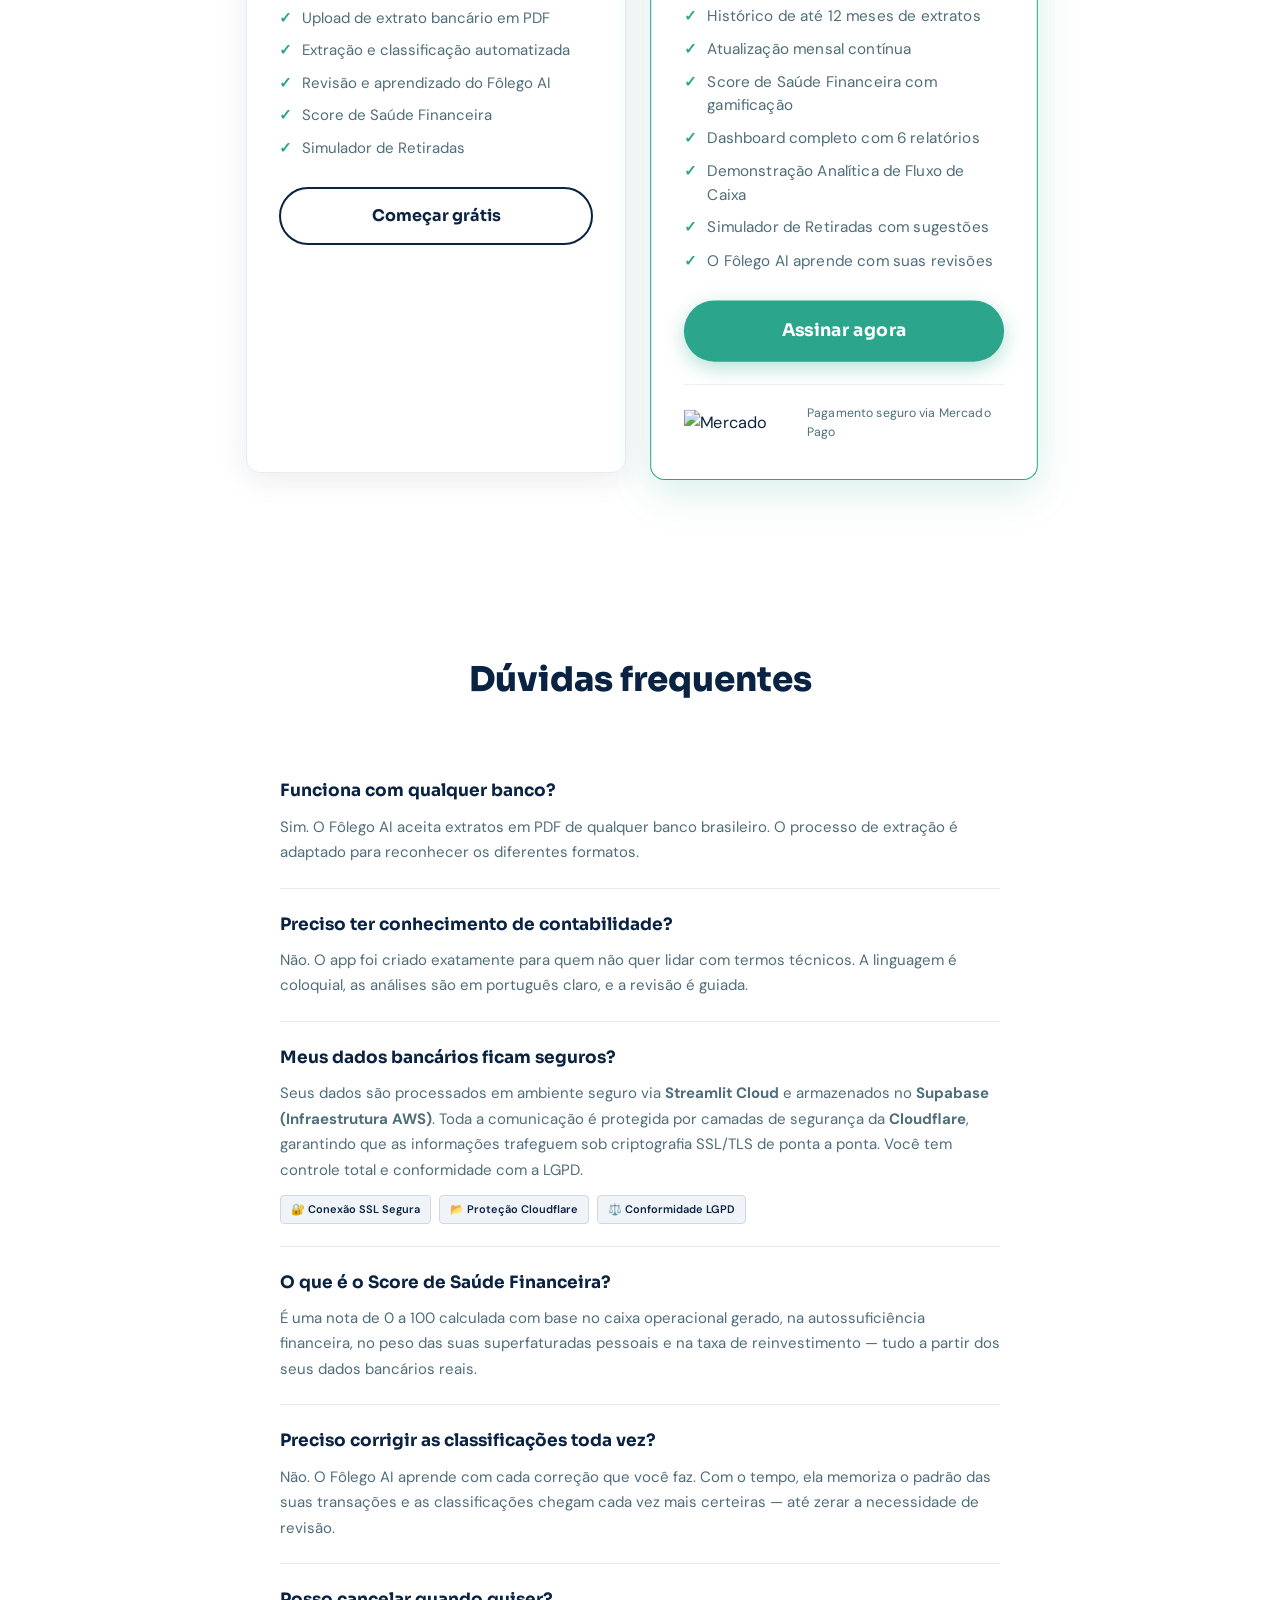
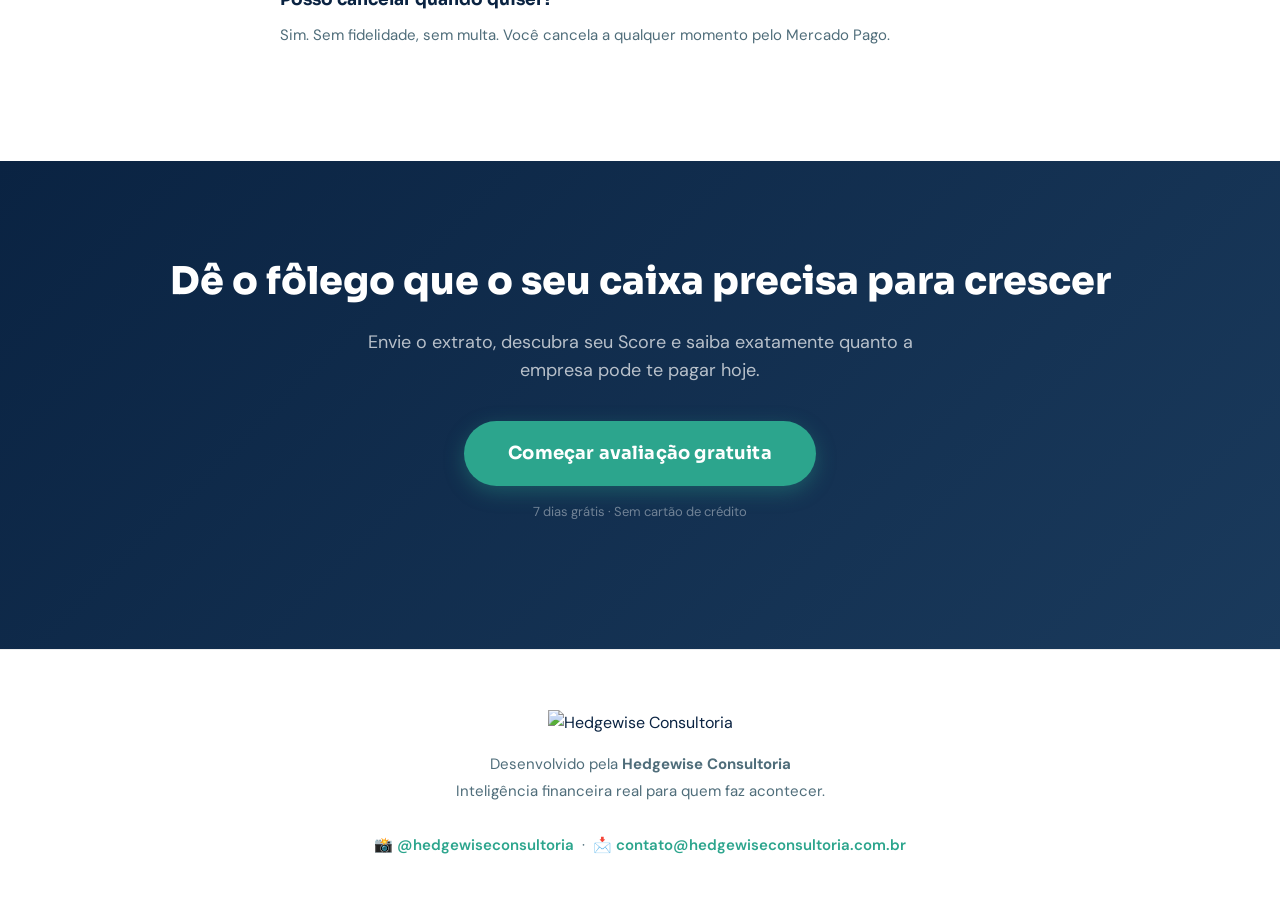
==== commit e851d8ab: "Update index.html" ====
--- a/index.html
+++ b/index.html
@@ -396,7 +396,7 @@
       <div class="hero-text">
         <div class="hero-tag">Para empreendedores inteligentes</div>
         <h1>Recupere o <span>fôlego financeiro</span> do seu negócio e saiba quanto a sua empresa <span>pode te pagar</span> sem prejudicar o caixa.</h1>
-        <p><strong>Fôlego AI<strong>: Saúde Financeira Descomplicada. Transformando seu extrato bancário em decisões seguras para você retirar seu pró-labore sem sustos.</p>
+        <p><strong>Fôlego AI</strong>strong>: Saúde Financeira Descomplicada. Transformando seu extrato bancário em decisões seguras para você retirar seu pró-labore sem sustos.</p>
         <div class="hero-cta-group">
           <a href="https://inteligenciafinanceira.streamlit.app" target="_blank" class="btn">Testar grátis por 7 dias</a>
         </div>
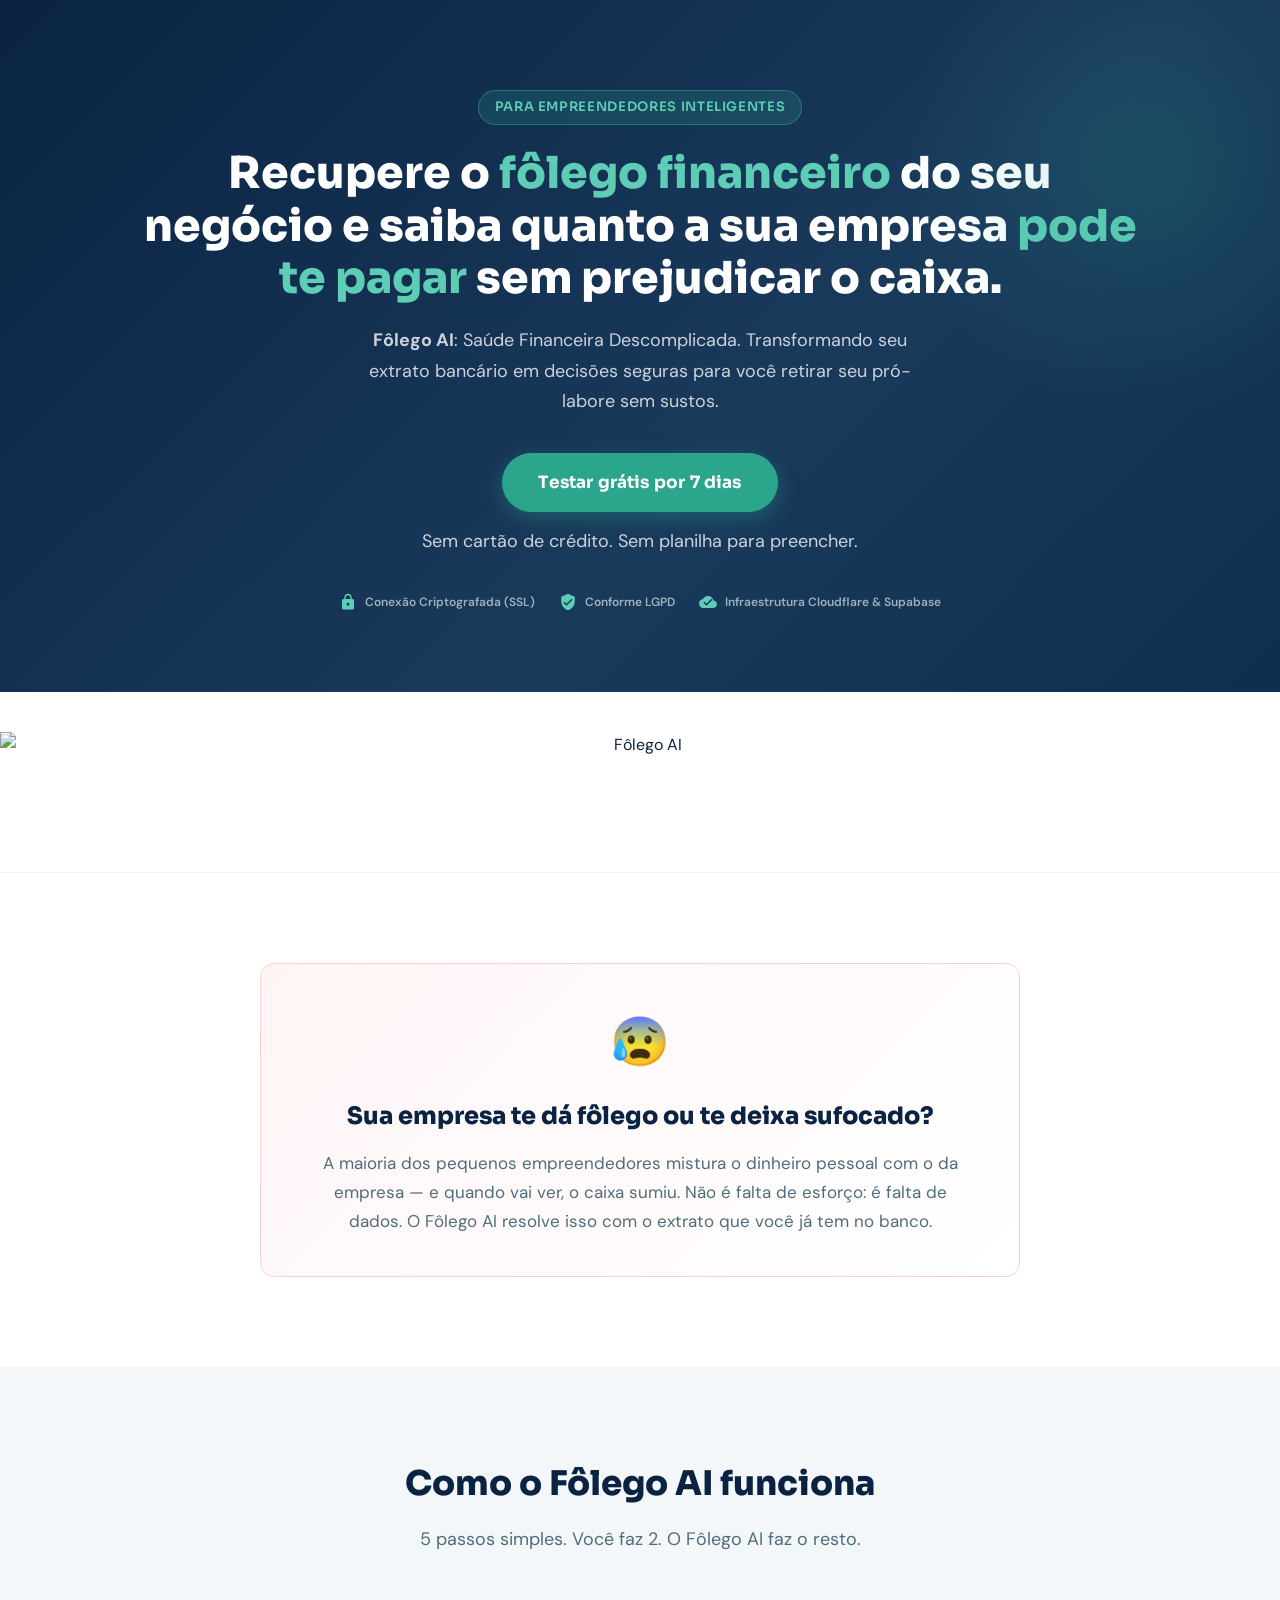
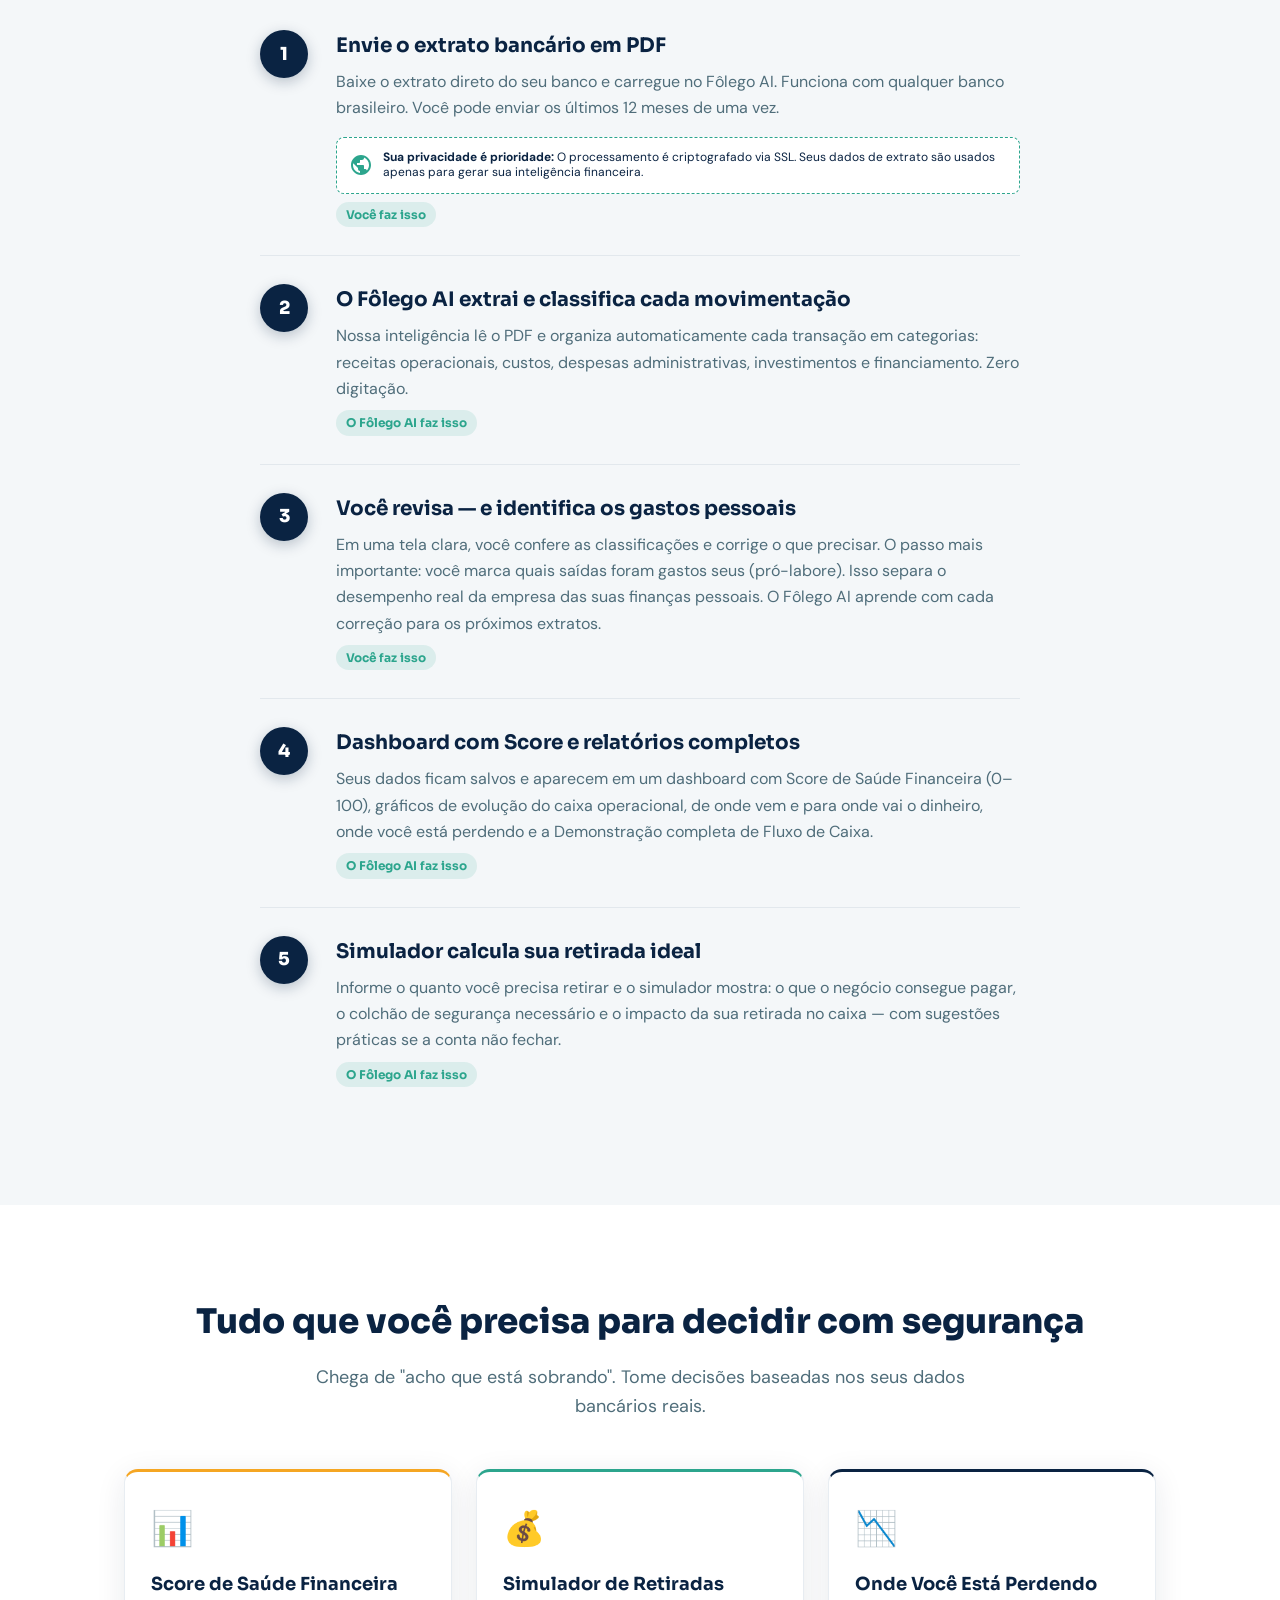
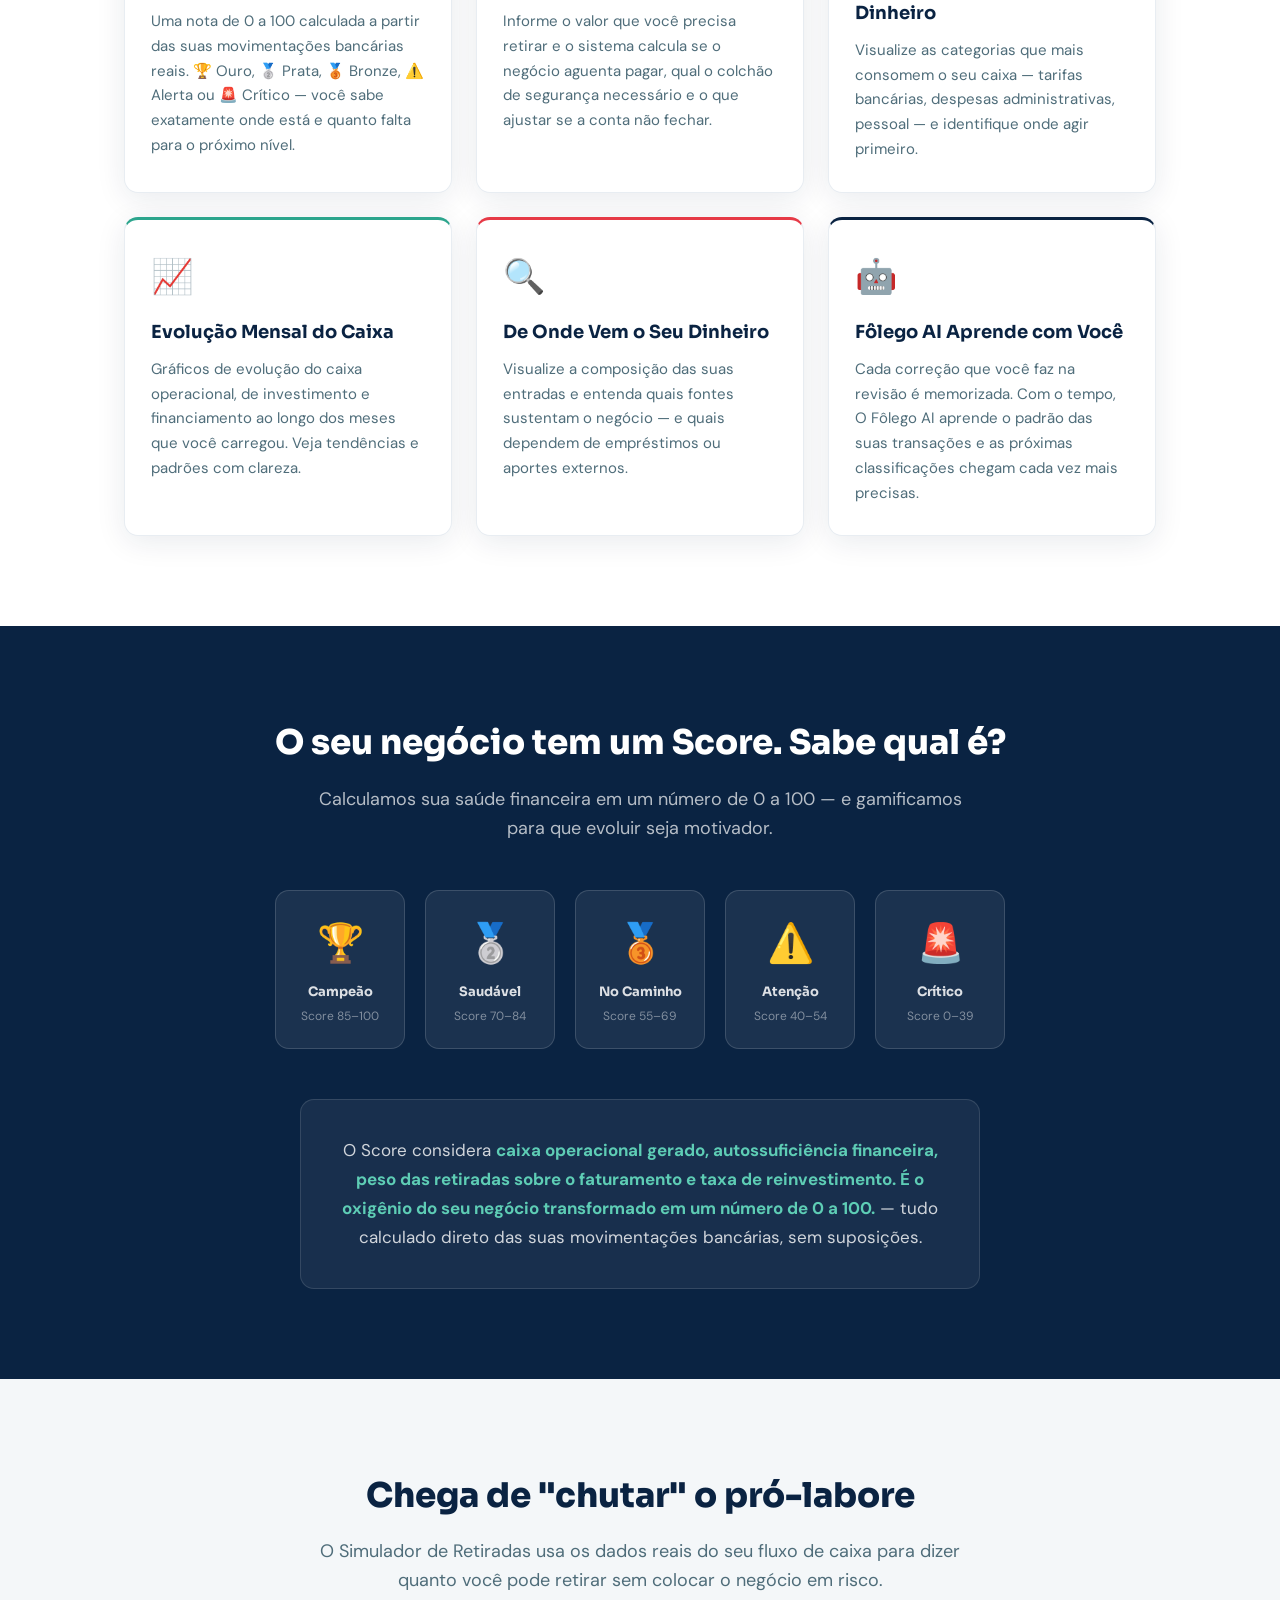
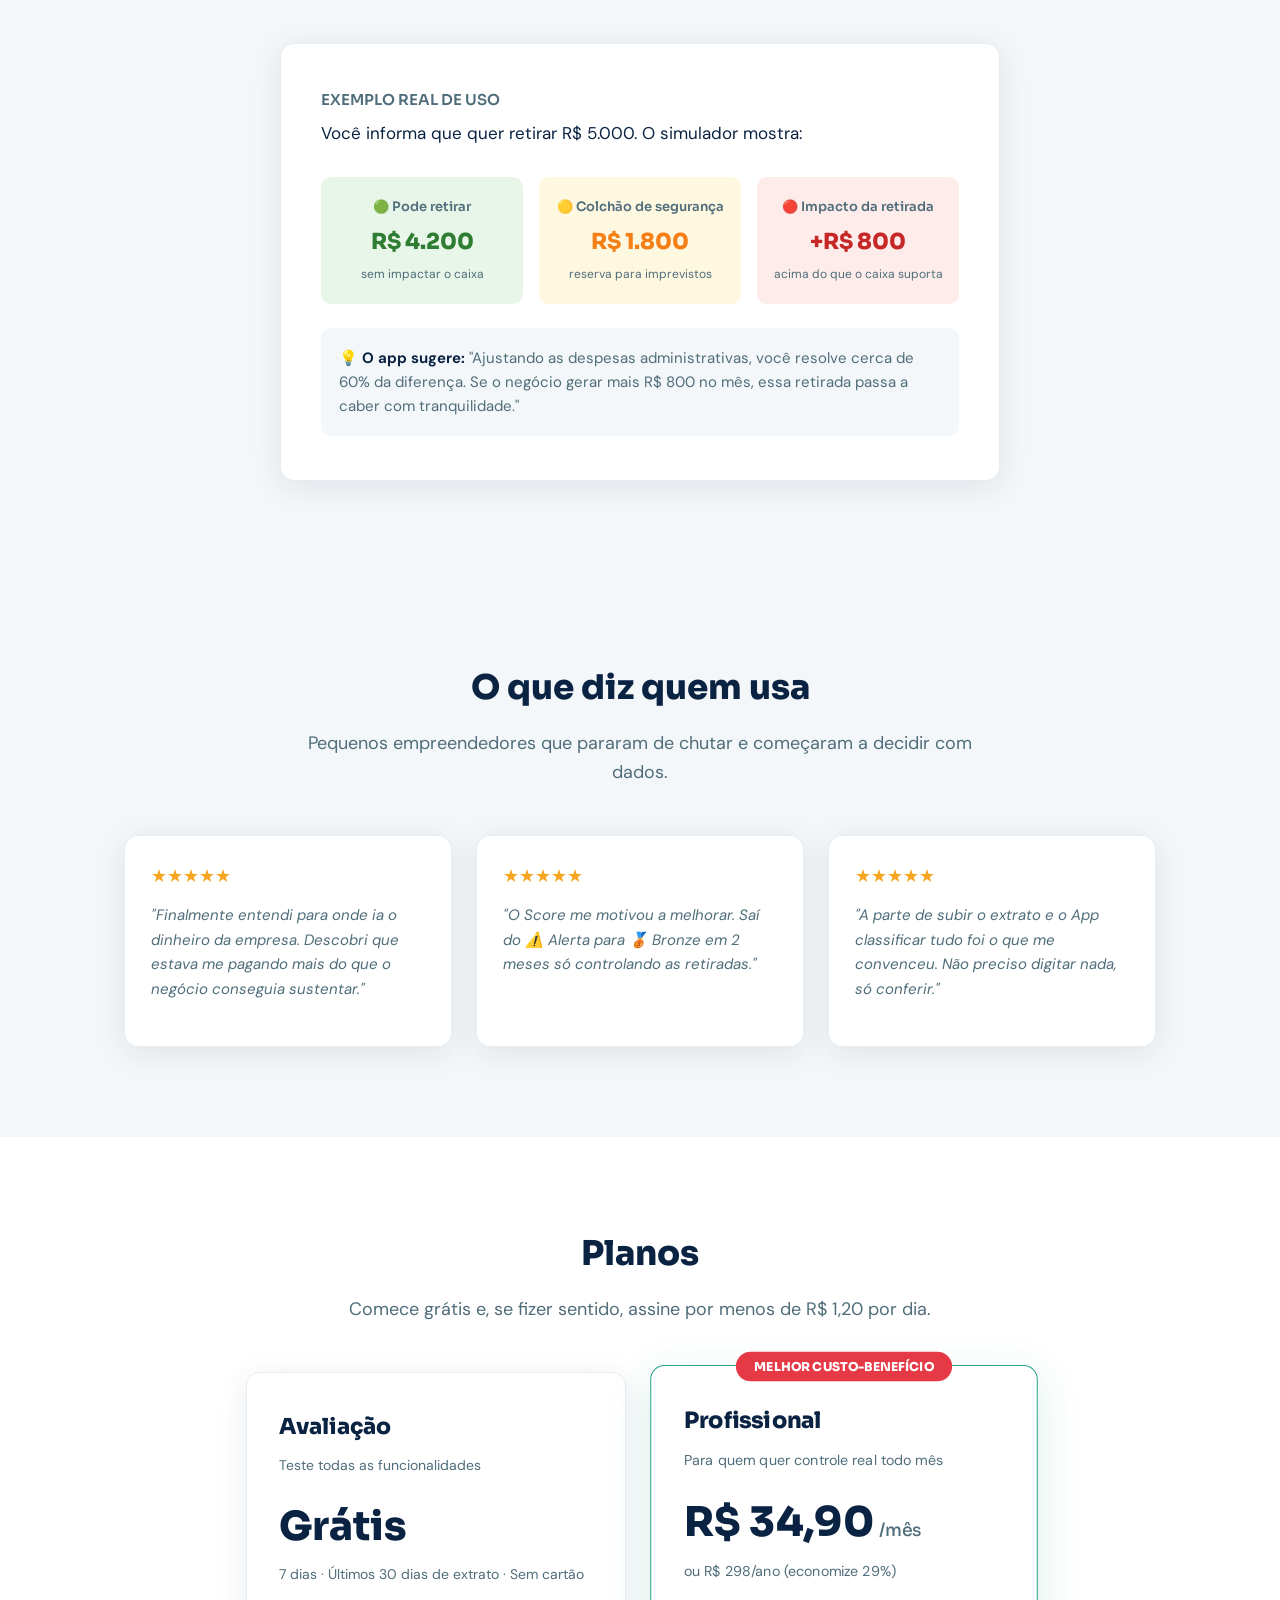
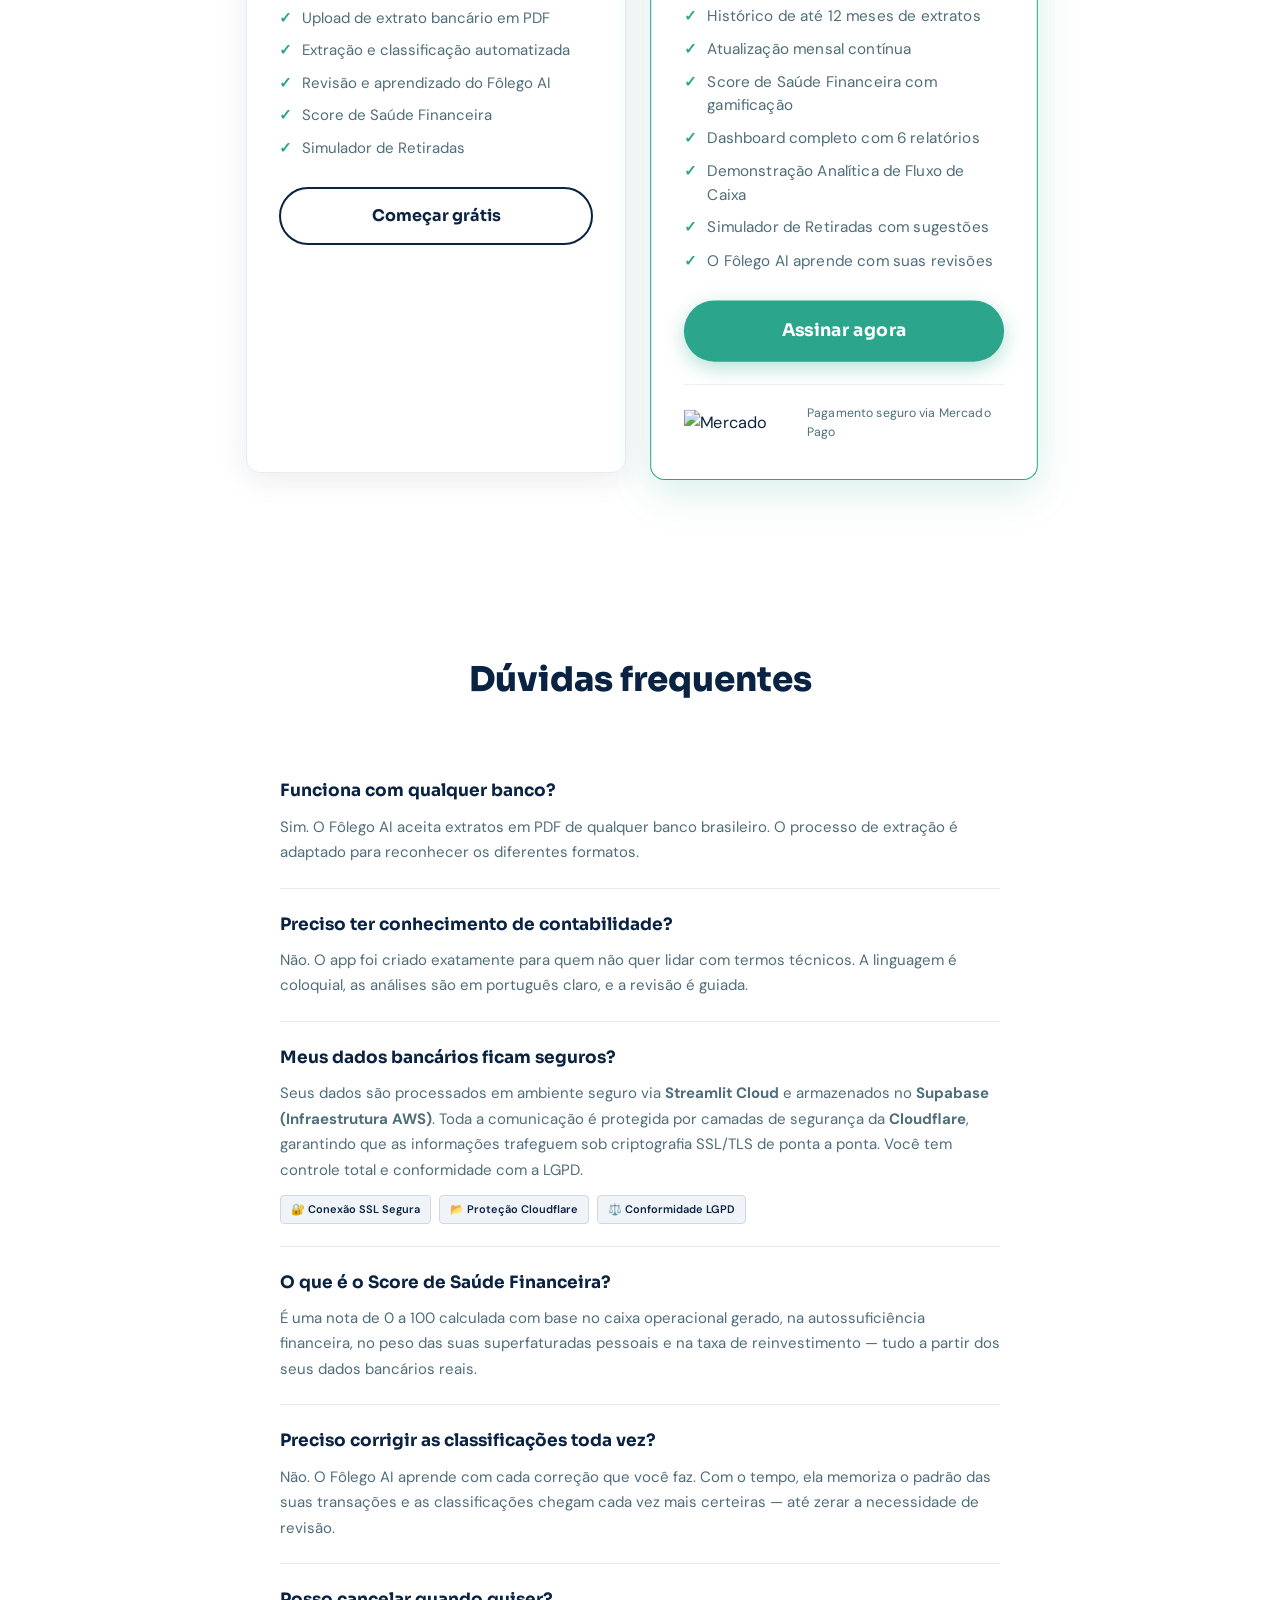
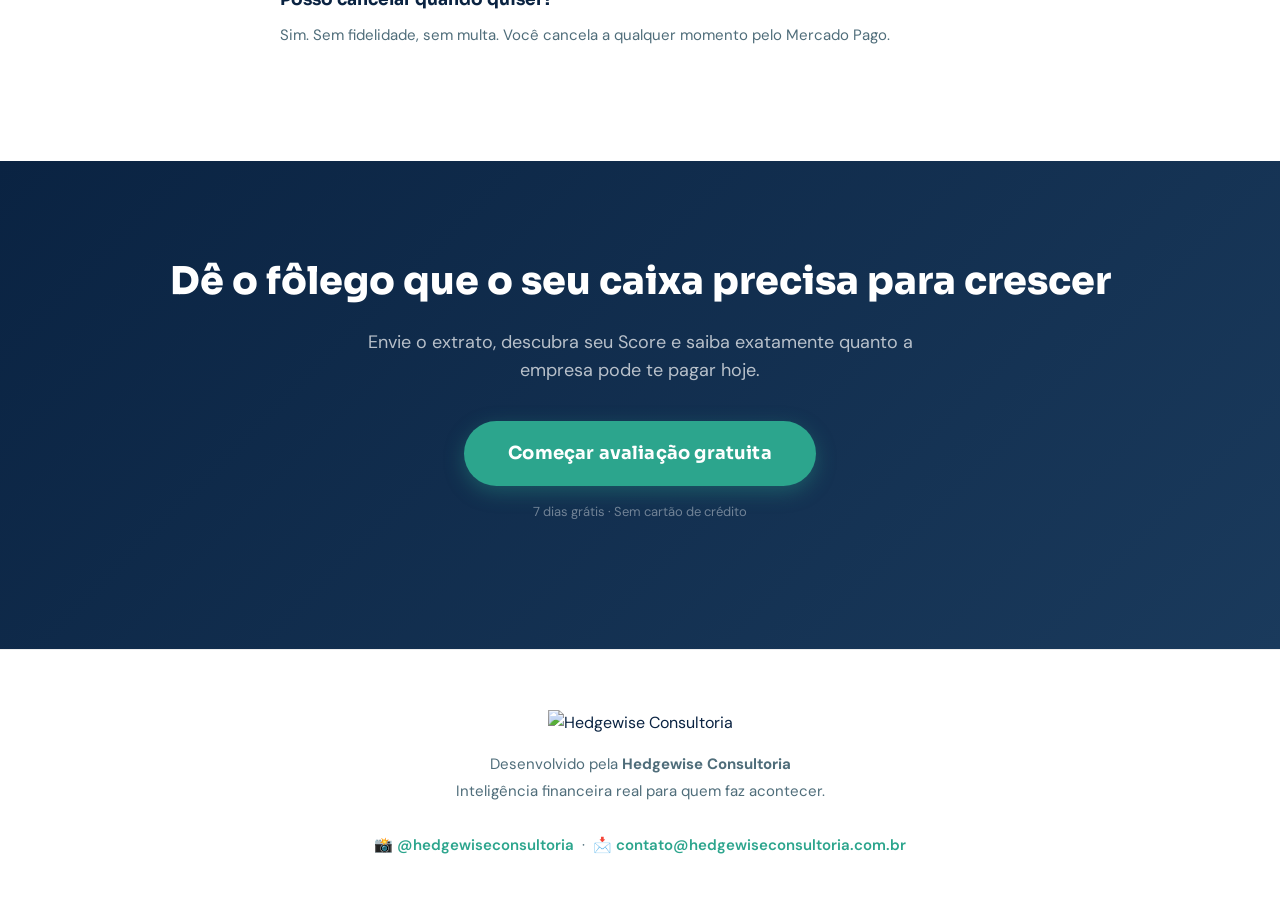
==== commit 1aaf85f0: "Update index.html" ====
--- a/index.html
+++ b/index.html
@@ -396,7 +396,7 @@
       <div class="hero-text">
         <div class="hero-tag">Para empreendedores inteligentes</div>
         <h1>Recupere o <span>fôlego financeiro</span> do seu negócio e saiba quanto a sua empresa <span>pode te pagar</span> sem prejudicar o caixa.</h1>
-        <p><strong>Fôlego AI</strong>strong>: Saúde Financeira Descomplicada. Transformando seu extrato bancário em decisões seguras para você retirar seu pró-labore sem sustos.</p>
+        <p><strong>Fôlego AI</strong>: Saúde Financeira Descomplicada. Transformando seu extrato bancário em decisões seguras para você retirar seu pró-labore sem sustos.</p>
         <div class="hero-cta-group">
           <a href="https://inteligenciafinanceira.streamlit.app" target="_blank" class="btn">Testar grátis por 7 dias</a>
         </div>
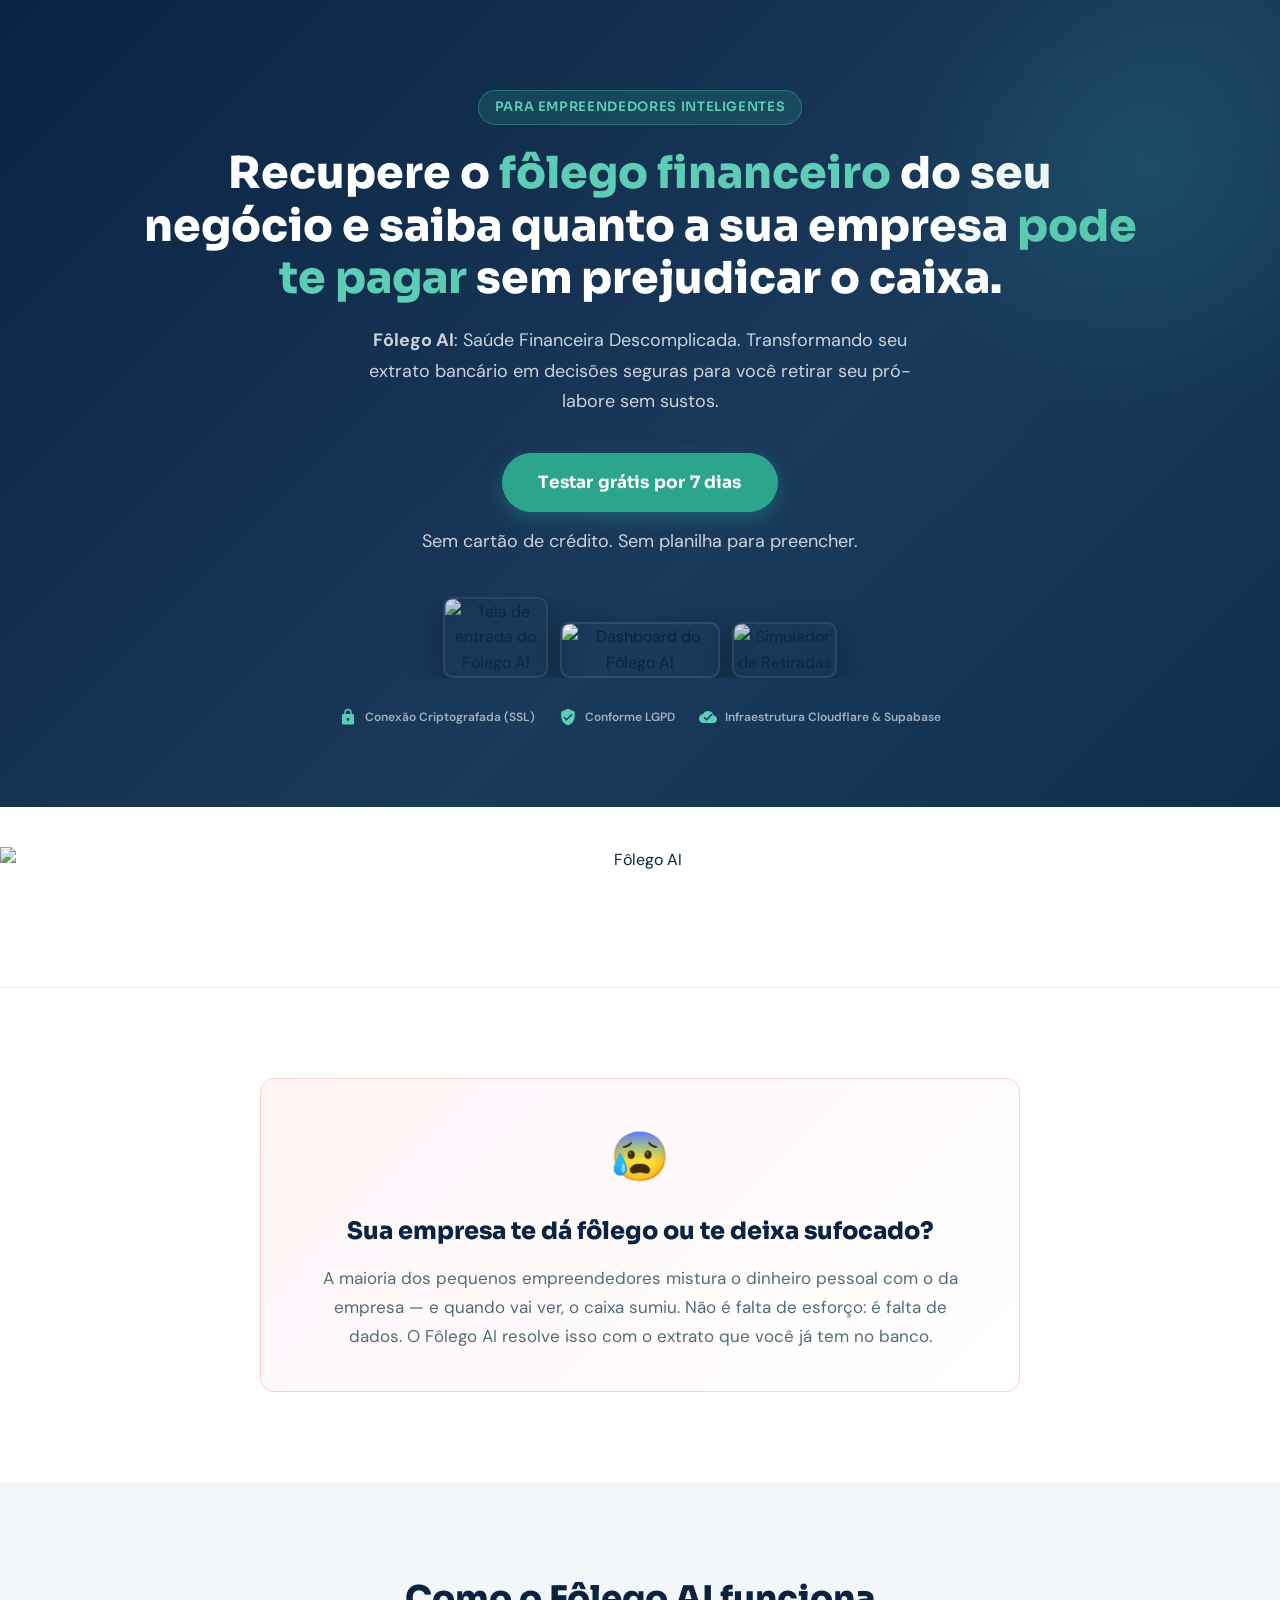
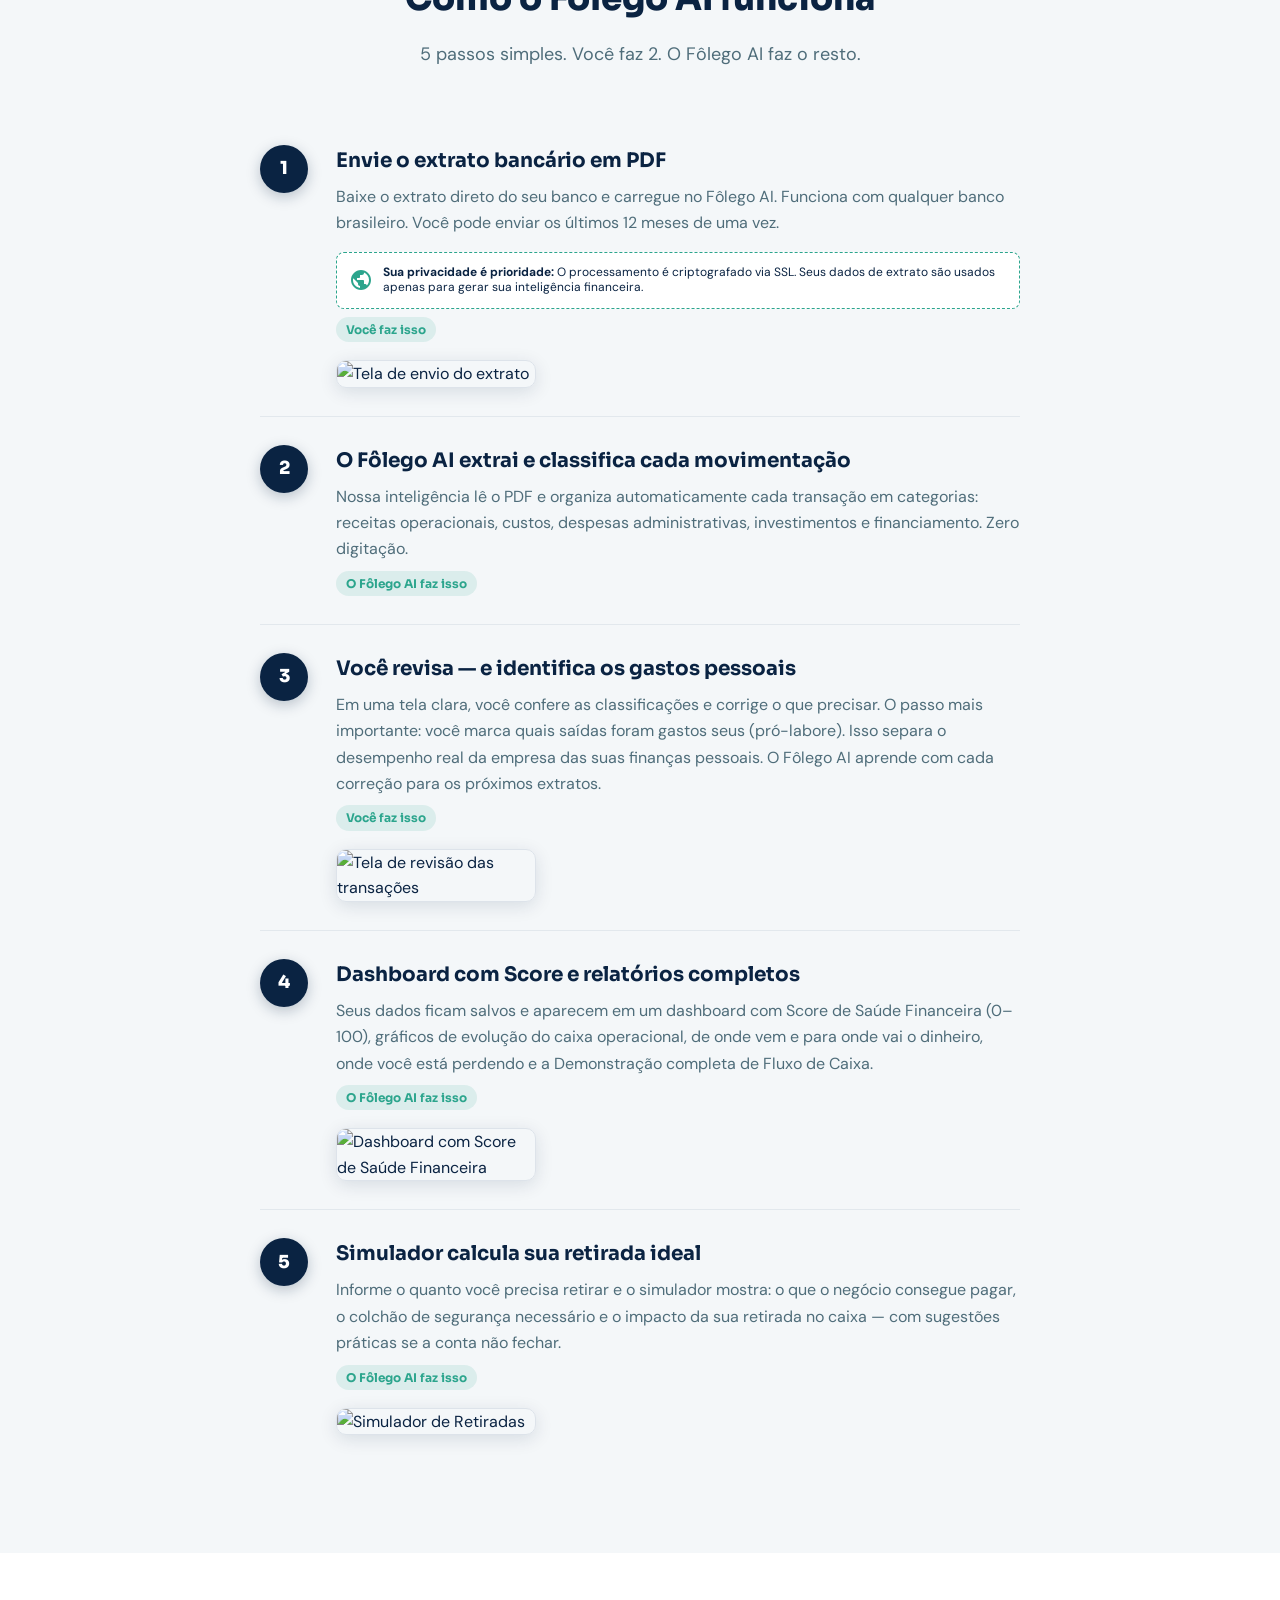
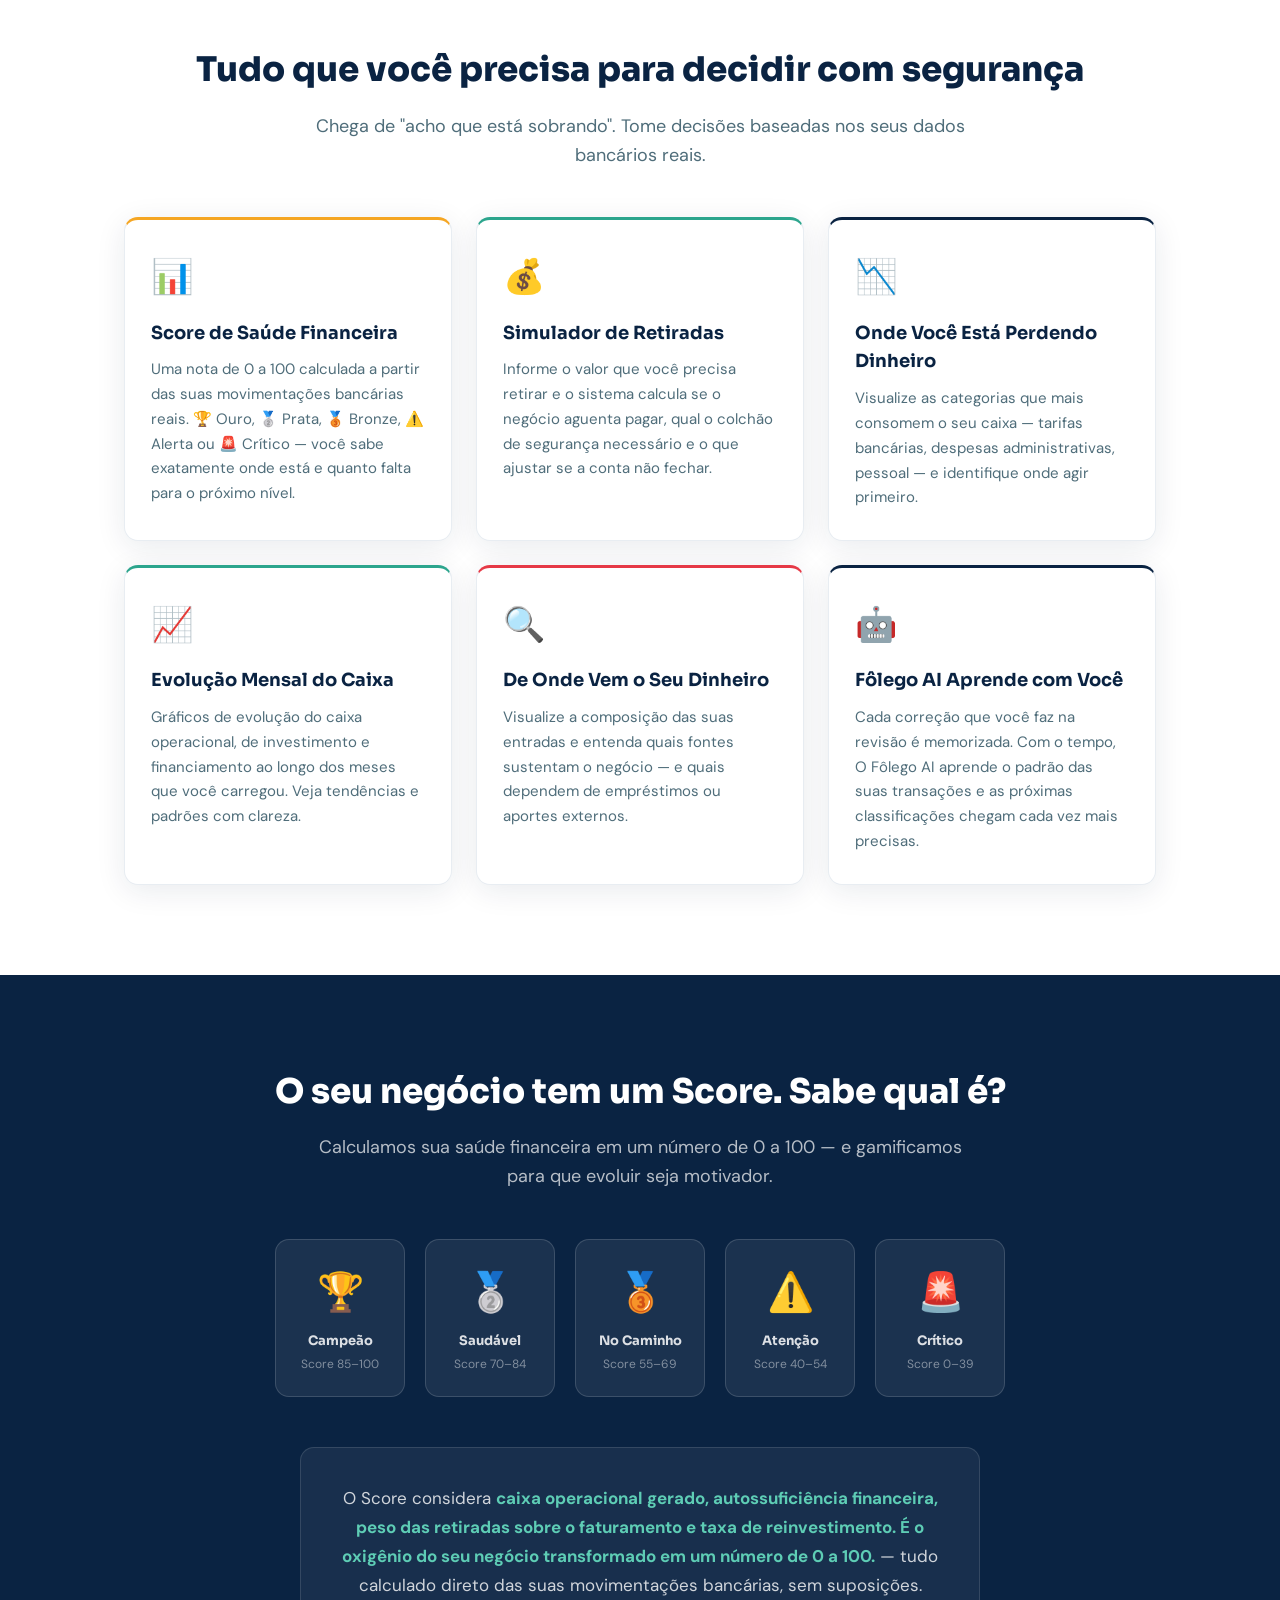
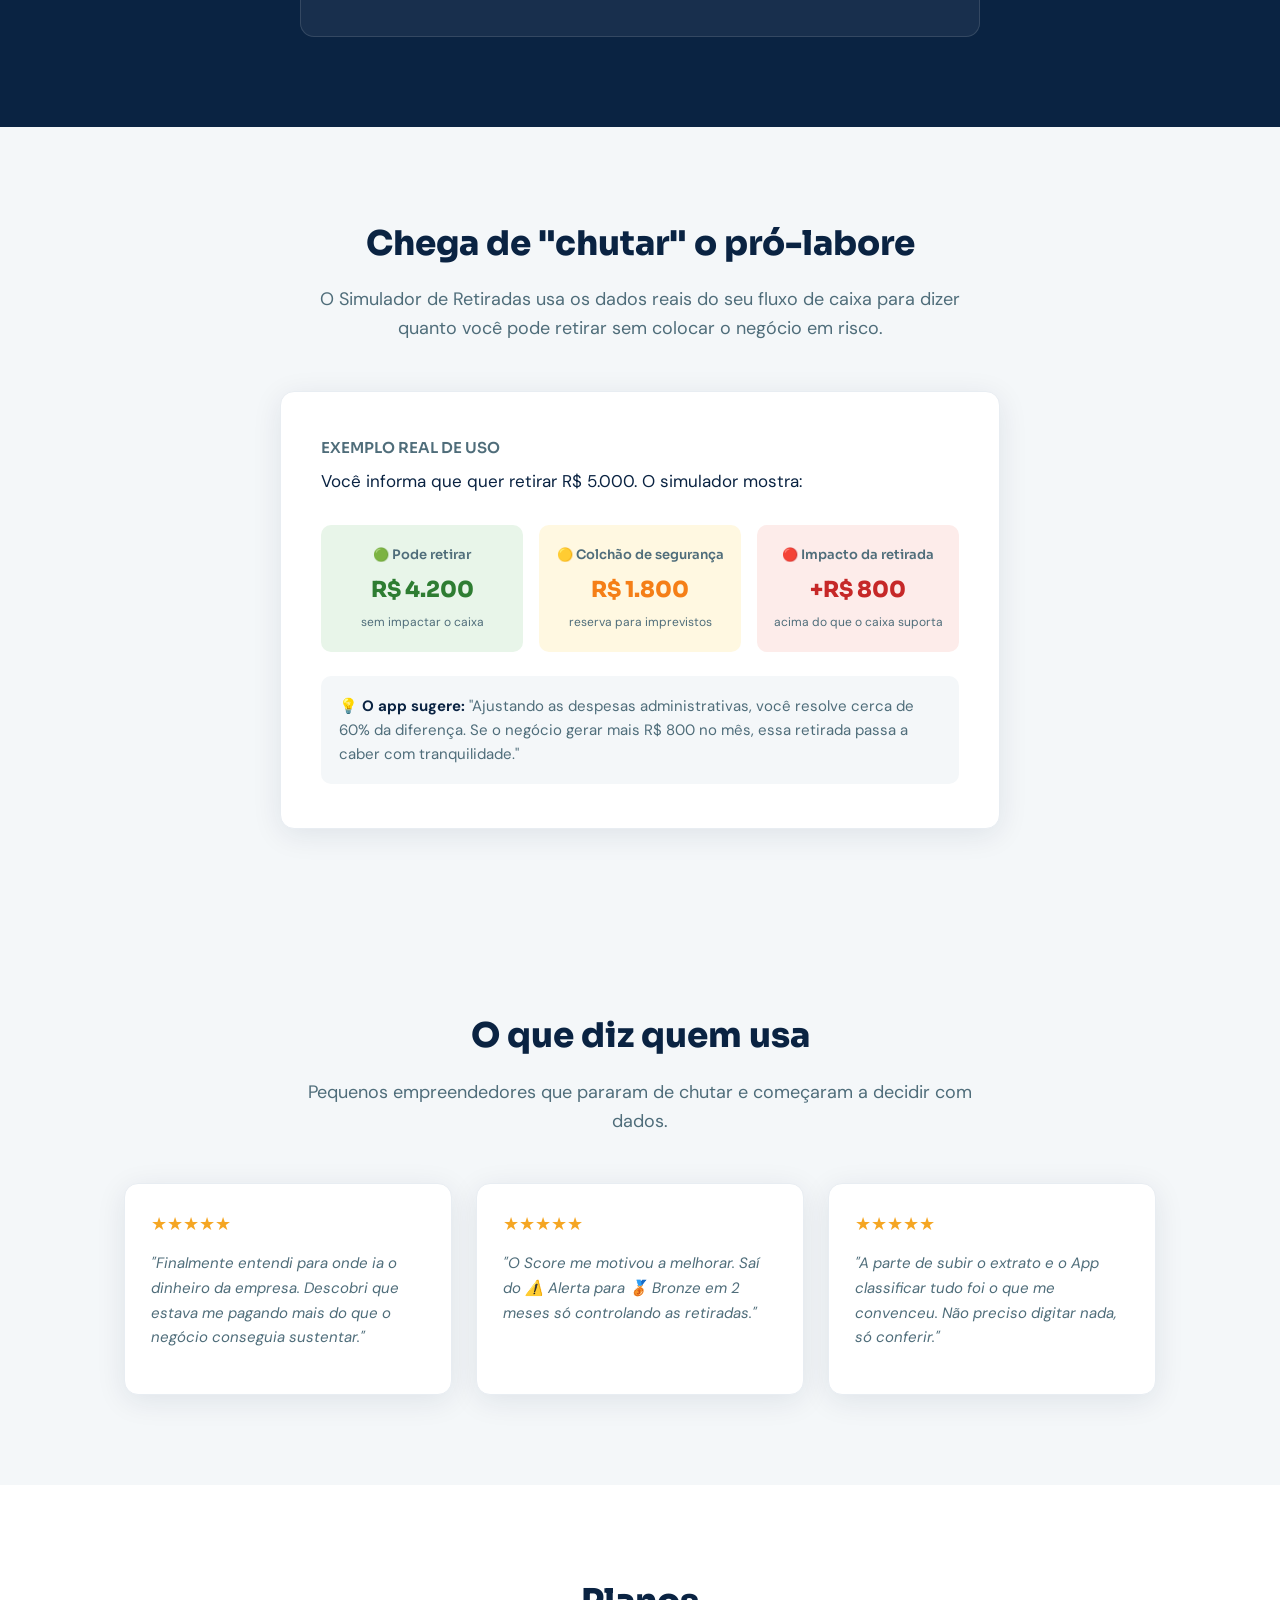
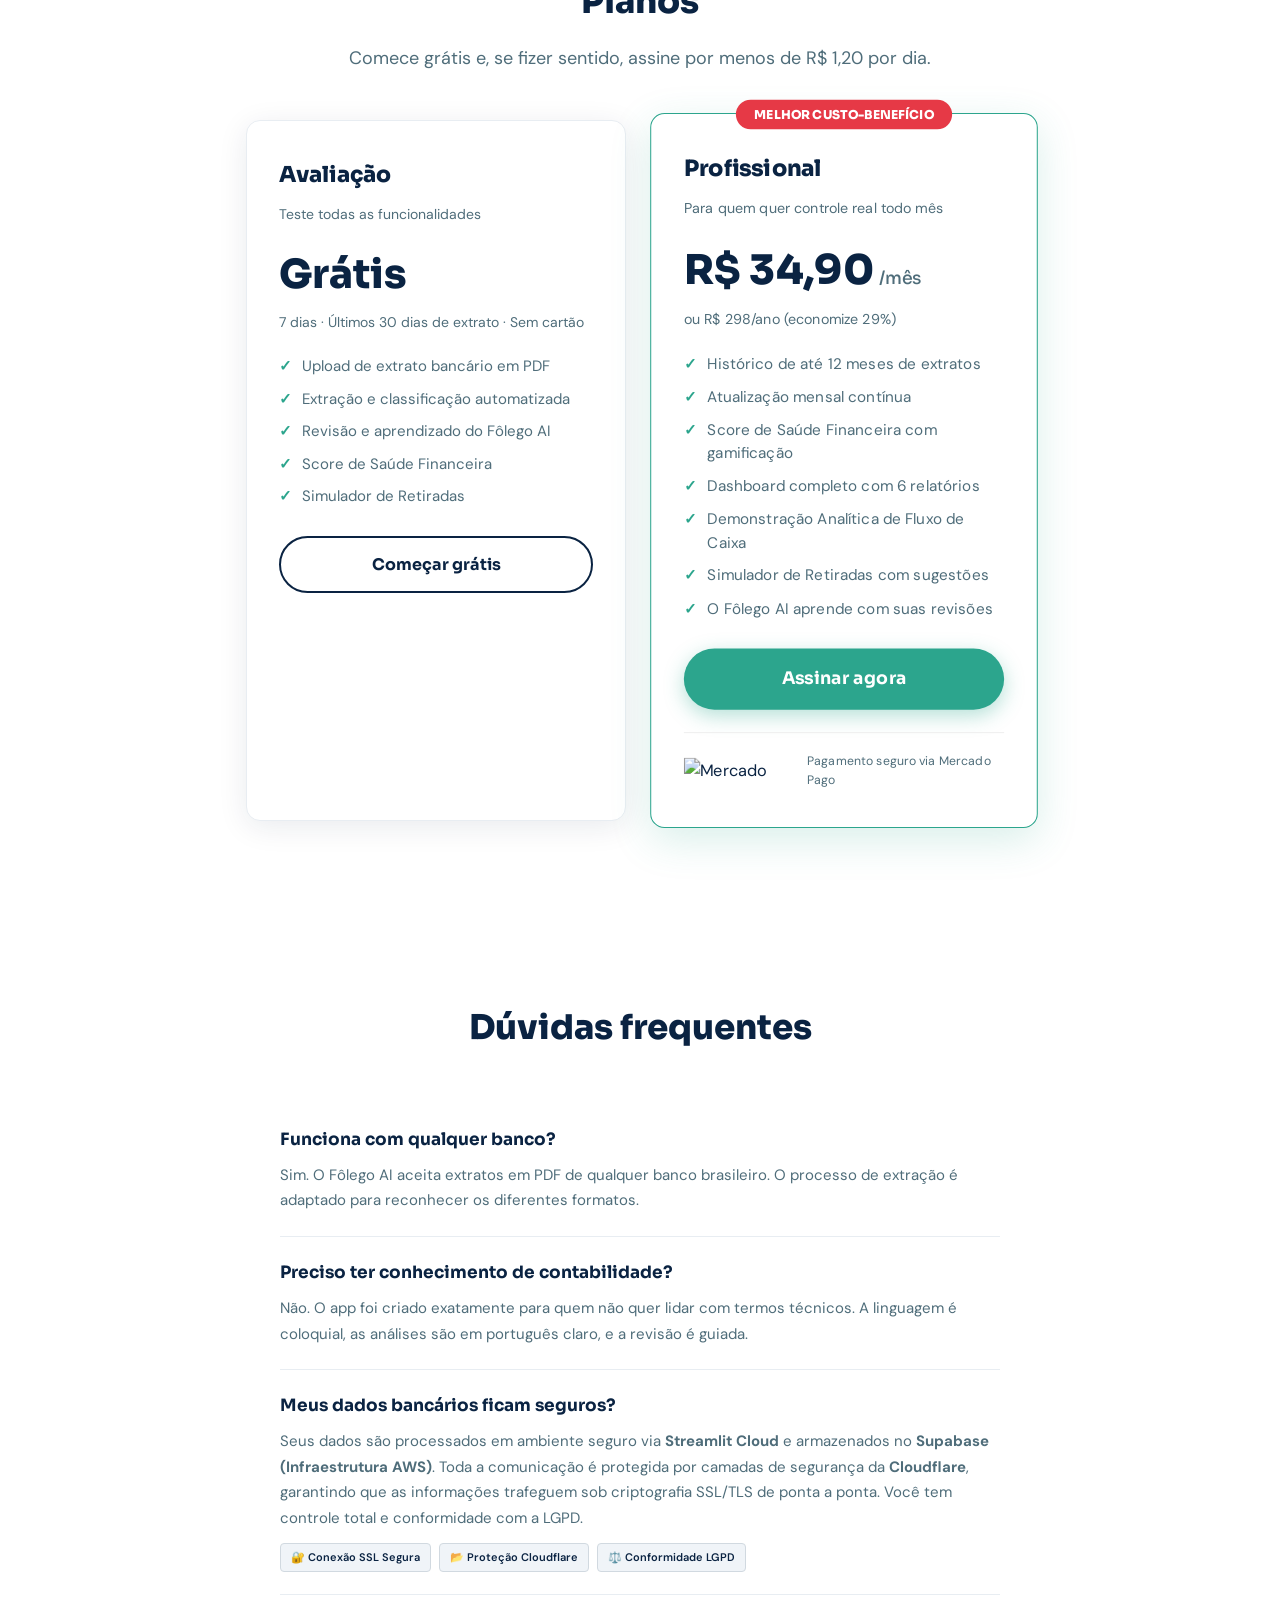
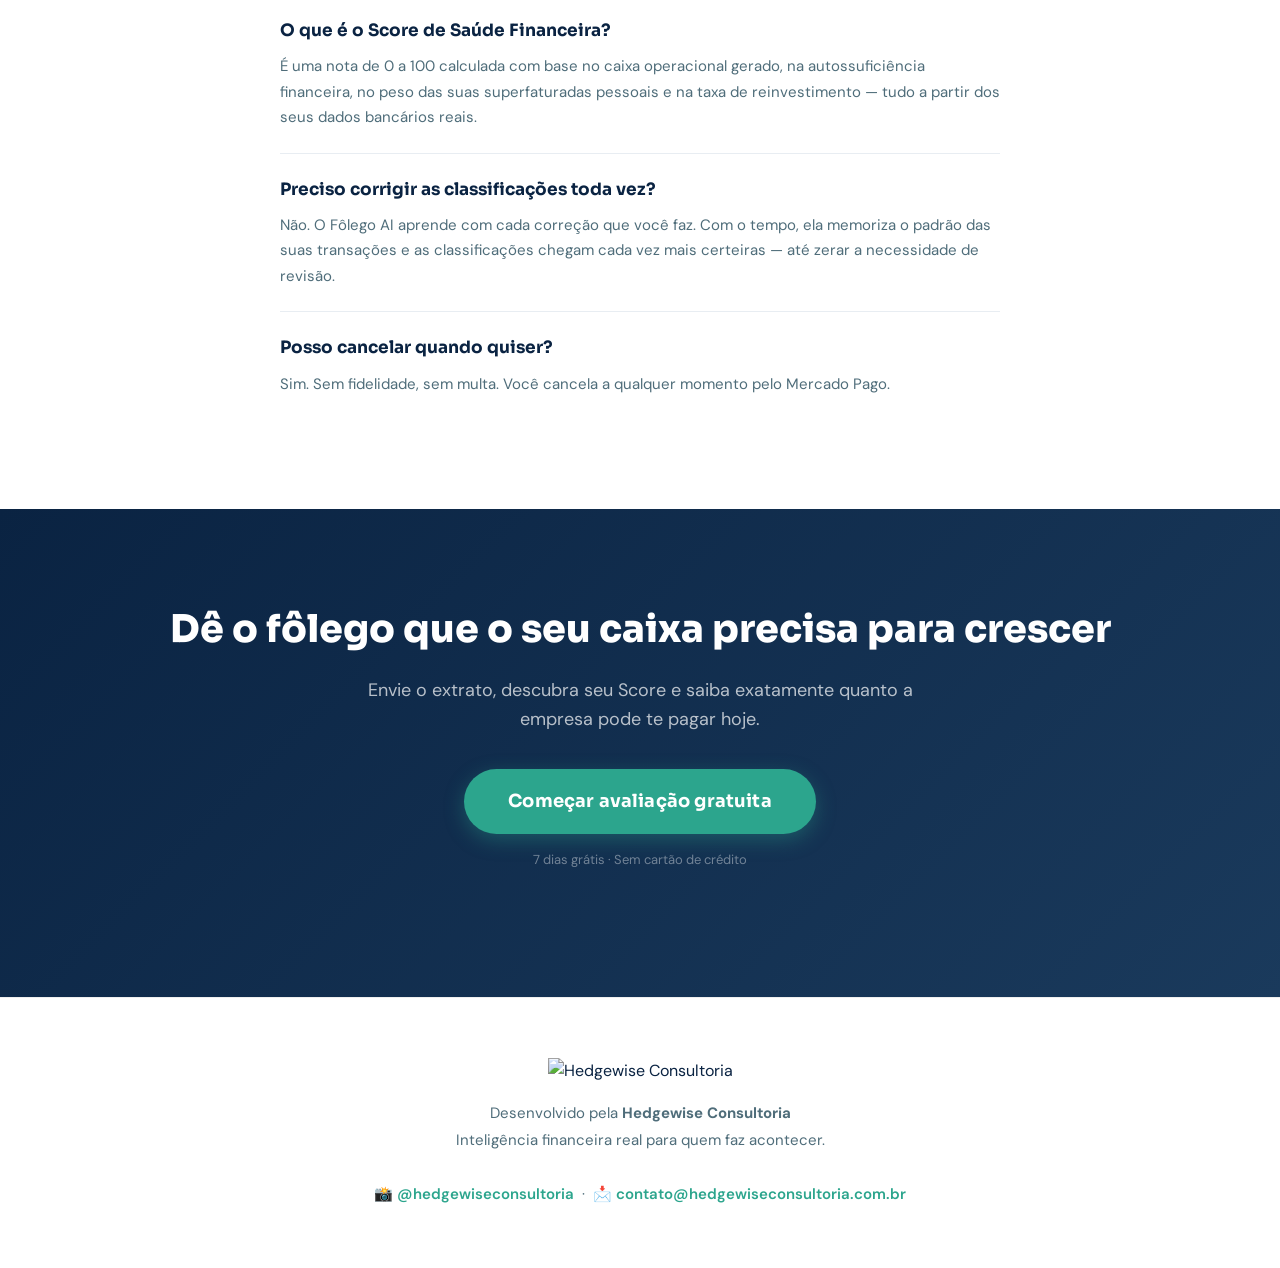
==== commit 6406239d: "Update index.html" ====
--- a/index.html
+++ b/index.html
@@ -379,12 +379,122 @@
     footer p { font-size: 15px; color: var(--secondary); line-height: 1.8; }
     footer a { color: var(--accent); font-weight: 600; text-decoration: none; }
 
+    /* ===== APP SCREENSHOTS ===== */
+
+    /* --- Hero screens: original --- */
+    .hero-screens {
+      display: flex;
+      gap: 12px;
+      justify-content: center;
+      align-items: flex-end;
+      margin-top: 40px;
+      flex-wrap: nowrap;
+      overflow: hidden;
+      max-width: 680px;
+      margin-left: auto;
+      margin-right: auto;
+    }
+    .hero-screen-item {
+      border-radius: 10px;
+      overflow: hidden;
+      box-shadow: 0 10px 32px rgba(0,0,0,0.35);
+      border: 2px solid rgba(255,255,255,0.1);
+      flex-shrink: 0;
+      transition: transform 0.3s;
+    }
+    .hero-screen-item:hover { transform: translateY(-4px); }
+    .hero-screen-item img { display: block; width: 100%; }
+    .hero-screen-item.main { width: 160px; }
+    .hero-screen-item.side { width: 105px; opacity: 0.82; }
+
+    /* --- Step screenshots: menores, tela completa visível --- */
+    .step-screenshot {
+      margin-top: 18px;
+      border-radius: 10px;
+      overflow: hidden;
+      box-shadow: 0 4px 18px rgba(10,35,66,0.12);
+      border: 1.5px solid #dde3ea;
+      max-width: 200px;
+    }
+    .step-screenshot img {
+      display: block;
+      width: 100%;
+      height: auto;
+    }
+
+    /* --- Dashboard mosaic: grid contido, imagens completas --- */
+    .dashboard-mosaic {
+      display: grid;
+      grid-template-columns: 1fr 1fr;
+      gap: 10px;
+      margin-top: 40px;
+      max-width: 680px;
+      margin-left: auto;
+      margin-right: auto;
+    }
+    .dash-shot {
+      border-radius: 10px;
+      overflow: hidden;
+      box-shadow: 0 3px 14px rgba(10,35,66,0.09);
+      border: 1.5px solid #e2e8ed;
+      transition: transform 0.25s, box-shadow 0.25s;
+      background: #fff;
+    }
+    .dash-shot:hover { transform: translateY(-3px); box-shadow: 0 10px 28px rgba(10,35,66,0.13); }
+    .dash-shot.wide { grid-column: 1 / -1; }
+    .dash-shot img { display: block; width: 100%; height: auto; }
+    .dash-shot .dash-label {
+      background: var(--light);
+      padding: 7px 12px;
+      font-size: 11px;
+      font-weight: 700;
+      color: var(--secondary);
+      font-family: 'Sora', sans-serif;
+      border-top: 1px solid #e2e8ed;
+    }
+
+    /* --- Simulator screenshots: menores, tela completa visível --- */
+    .sim-screenshots {
+      display: flex;
+      gap: 16px;
+      justify-content: center;
+      margin-top: 32px;
+      flex-wrap: wrap;
+    }
+    .sim-shot {
+      border-radius: 10px;
+      overflow: hidden;
+      box-shadow: 0 4px 16px rgba(10,35,66,0.10);
+      border: 1.5px solid #dde3ea;
+      width: 240px;
+      flex-shrink: 0;
+      background: #fff;
+    }
+    .sim-shot img { display: block; width: 100%; height: auto; }
+    .sim-shot .sim-label {
+      background: var(--light);
+      padding: 7px 12px;
+      font-size: 11px;
+      font-weight: 700;
+      color: var(--secondary);
+      font-family: 'Sora', sans-serif;
+      border-top: 1px solid #e2e8ed;
+      text-align: center;
+    }
+
     /* ===== RESPONSIVE ===== */
     @media(max-width:640px) {
       .hero-inner { flex-direction: column-reverse; gap: 30px; }
       .hero h1 { font-size: 28px; }
       .sim-example { grid-template-columns: 1fr; }
       .price-card.featured { transform: none; }
+      .hero-screens { gap: 10px; }
+      .hero-screen-item.main { width: 140px; }
+      .hero-screen-item.side { width: 90px; }
+      .dashboard-mosaic { grid-template-columns: 1fr; max-width: 100%; }
+      .sim-screenshots { flex-direction: column; align-items: center; }
+      .sim-shot { width: 100%; max-width: 320px; }
+      .step-screenshot { max-width: 100%; }
     }
   </style>
 </head>
@@ -398,10 +508,23 @@
         <h1>Recupere o <span>fôlego financeiro</span> do seu negócio e saiba quanto a sua empresa <span>pode te pagar</span> sem prejudicar o caixa.</h1>
         <p><strong>Fôlego AI</strong>: Saúde Financeira Descomplicada. Transformando seu extrato bancário em decisões seguras para você retirar seu pró-labore sem sustos.</p>
         <div class="hero-cta-group">
-          <a href="https://inteligenciafinanceira.streamlit.app" target="_blank" class="btn">Testar grátis por 7 dias</a>
+          <a href="https://inteligenciafinanceira.streamlit.app/?start=true" class="btn">Testar grátis por 7 dias</a>
         </div>
         <p class="hero-note">Sem cartão de crédito. Sem planilha para preencher.</p>
-        
+
+        <!-- Hero Screenshots -->
+        <div class="hero-screens">
+          <div class="hero-screen-item side">
+            <img src="https://raw.githubusercontent.com/hedgewiseconsultoria/inteligenciafinanceira/main/Entrada.png" alt="Tela de entrada do Fôlego AI">
+          </div>
+          <div class="hero-screen-item main">
+            <img src="https://raw.githubusercontent.com/hedgewiseconsultoria/inteligenciafinanceira/main/Dashboard2.png" alt="Dashboard do Fôlego AI">
+          </div>
+          <div class="hero-screen-item side">
+            <img src="https://raw.githubusercontent.com/hedgewiseconsultoria/inteligenciafinanceira/main/Simulador1.png" alt="Simulador de Retiradas">
+          </div>
+        </div>
+
         <div class="trust-badges-hero">
             <div class="trust-badge-item">
                 <svg viewBox="0 0 24 24"><path d="M18 8h-1V6c0-2.76-2.24-5-5-5S7 3.24 7 6v2H6c-1.1 0-2 .9-2 2v10c0 1.1.9 2 2 2h12c1.1 0 2-.9 2-2V10c0-1.1-.9-2-2-2zm-6 9c-1.1 0-2-.9-2-2s.9-2 2-2 2 .9 2 2-.9 2-2 2zm3.1-9H8.9V6c0-1.71 1.39-3.1 3.1-3.1 1.71 0 3.1 1.39 3.1 3.1v2z"/></svg>
@@ -455,6 +578,9 @@
           </div>
 
           <span class="step-badge">Você faz isso</span>
+          <div class="step-screenshot">
+            <img src="https://raw.githubusercontent.com/hedgewiseconsultoria/inteligenciafinanceira/main/Envio.png" alt="Tela de envio do extrato">
+          </div>
         </div>
       </div>
       <div class="step">
@@ -471,6 +597,9 @@
           <h3>Você revisa — e identifica os gastos pessoais</h3>
           <p>Em uma tela clara, você confere as classificações e corrige o que precisar. O passo mais importante: você marca quais saídas foram gastos seus (pró-labore). Isso separa o desempenho real da empresa das suas finanças pessoais. O Fôlego AI aprende com cada correção para os próximos extratos.</p>
           <span class="step-badge">Você faz isso</span>
+          <div class="step-screenshot">
+            <img src="https://raw.githubusercontent.com/hedgewiseconsultoria/inteligenciafinanceira/main/Revisão.png" alt="Tela de revisão das transações">
+          </div>
         </div>
       </div>
       <div class="step">
@@ -479,6 +608,9 @@
           <h3>Dashboard com Score e relatórios completos</h3>
           <p>Seus dados ficam salvos e aparecem em um dashboard com Score de Saúde Financeira (0–100), gráficos de evolução do caixa operacional, de onde vem e para onde vai o dinheiro, onde você está perdendo e a Demonstração completa de Fluxo de Caixa.</p>
           <span class="step-badge">O Fôlego AI faz isso</span>
+          <div class="step-screenshot">
+            <img src="https://raw.githubusercontent.com/hedgewiseconsultoria/inteligenciafinanceira/main/Dashboard2.png" alt="Dashboard com Score de Saúde Financeira">
+          </div>
         </div>
       </div>
       <div class="step">
@@ -487,6 +619,9 @@
           <h3>Simulador calcula sua retirada ideal</h3>
           <p>Informe o quanto você precisa retirar e o simulador mostra: o que o negócio consegue pagar, o colchão de segurança necessário e o impacto da sua retirada no caixa — com sugestões práticas se a conta não fechar.</p>
           <span class="step-badge">O Fôlego AI faz isso</span>
+          <div class="step-screenshot">
+            <img src="https://raw.githubusercontent.com/hedgewiseconsultoria/inteligenciafinanceira/main/Simulador1.png" alt="Simulador de Retiradas">
+          </div>
         </div>
       </div>
     </div>
@@ -529,6 +664,8 @@
         <p>Cada correção que você faz na revisão é memorizada. Com o tempo, O Fôlego AI aprende o padrão das suas transações e as próximas classificações chegam cada vez mais precisas.</p>
       </div>
     </div>
+
+
   </div>
 </section>
 
@@ -597,6 +734,8 @@
         💡 <strong style="color:var(--primary);">O app sugere:</strong> "Ajustando as despesas administrativas, você resolve cerca de 60% da diferença. Se o negócio gerar mais R$ 800 no mês, essa retirada passa a caber com tranquilidade."
       </div>
     </div>
+
+
   </div>
 </section>
 
@@ -644,7 +783,7 @@
           <li>Score de Saúde Financeira</li>
           <li>Simulador de Retiradas</li>
         </ul>
-        <a href="https://inteligenciafinanceira.streamlit.app" target="_blank" class="btn-outline" style="display:block; text-align:center;">Começar grátis</a>
+        <a href="https://inteligenciafinanceira.streamlit.app/?start=true" class="btn-outline" style="display:block; text-align:center;">Começar grátis</a>
       </div>
       <div class="price-card featured">
         <div class="price-badge">MELHOR CUSTO-BENEFÍCIO</div>
@@ -661,7 +800,7 @@
           <li>Simulador de Retiradas com sugestões</li>
           <li>O Fôlego AI aprende com suas revisões</li>
         </ul>
-        <a href="https://inteligenciafinanceira.streamlit.app" target="_blank" class="btn" style="display:block; text-align:center;">Assinar agora</a>
+        <a href="https://inteligenciafinanceira.streamlit.app/?start=true" class="btn" style="display:block; text-align:center;">Assinar agora</a>
         <div class="mp-row">
           <img src="https://raw.githubusercontent.com/hedgewiseconsultoria/inteligenciafinanceira/main/mp_logo.png" alt="Mercado Pago">
           <span>Pagamento seguro via Mercado Pago</span>
@@ -715,7 +854,7 @@
   <div class="container">
     <h2>Dê o fôlego que o seu caixa precisa para crescer</h2>
     <p>Envie o extrato, descubra seu Score e saiba exatamente quanto a empresa pode te pagar hoje.</p>
-    <a href="https://inteligenciafinanceira.streamlit.app" target="_blank" class="btn" style="font-size:18px; padding:18px 44px;">Começar avaliação gratuita</a>
+    <a href="https://inteligenciafinanceira.streamlit.app/?start=true" class="btn" style="font-size:18px; padding:18px 44px;">Começar avaliação gratuita</a>
     <p style="color:rgba(255,255,255,0.4); font-size:13px; margin-top:16px;">7 dias grátis · Sem cartão de crédito</p>
   </div>
 </section>
